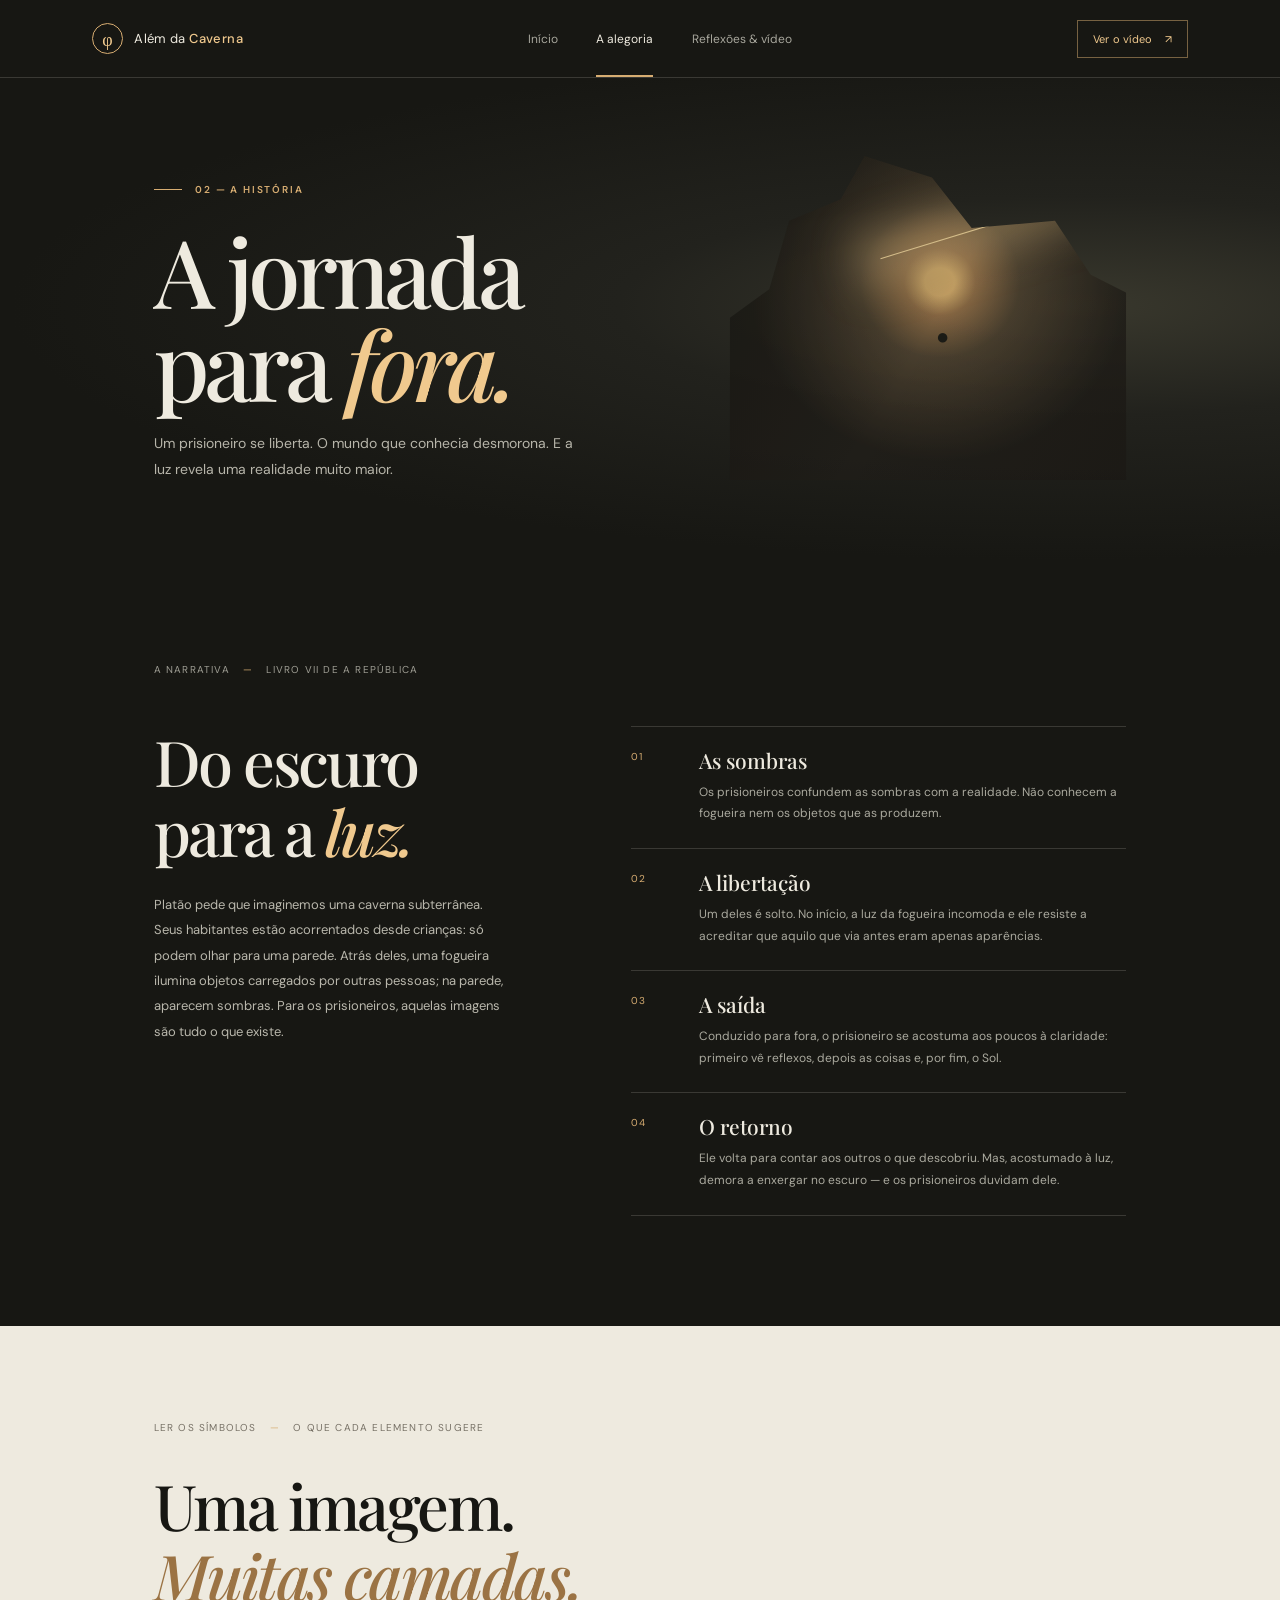
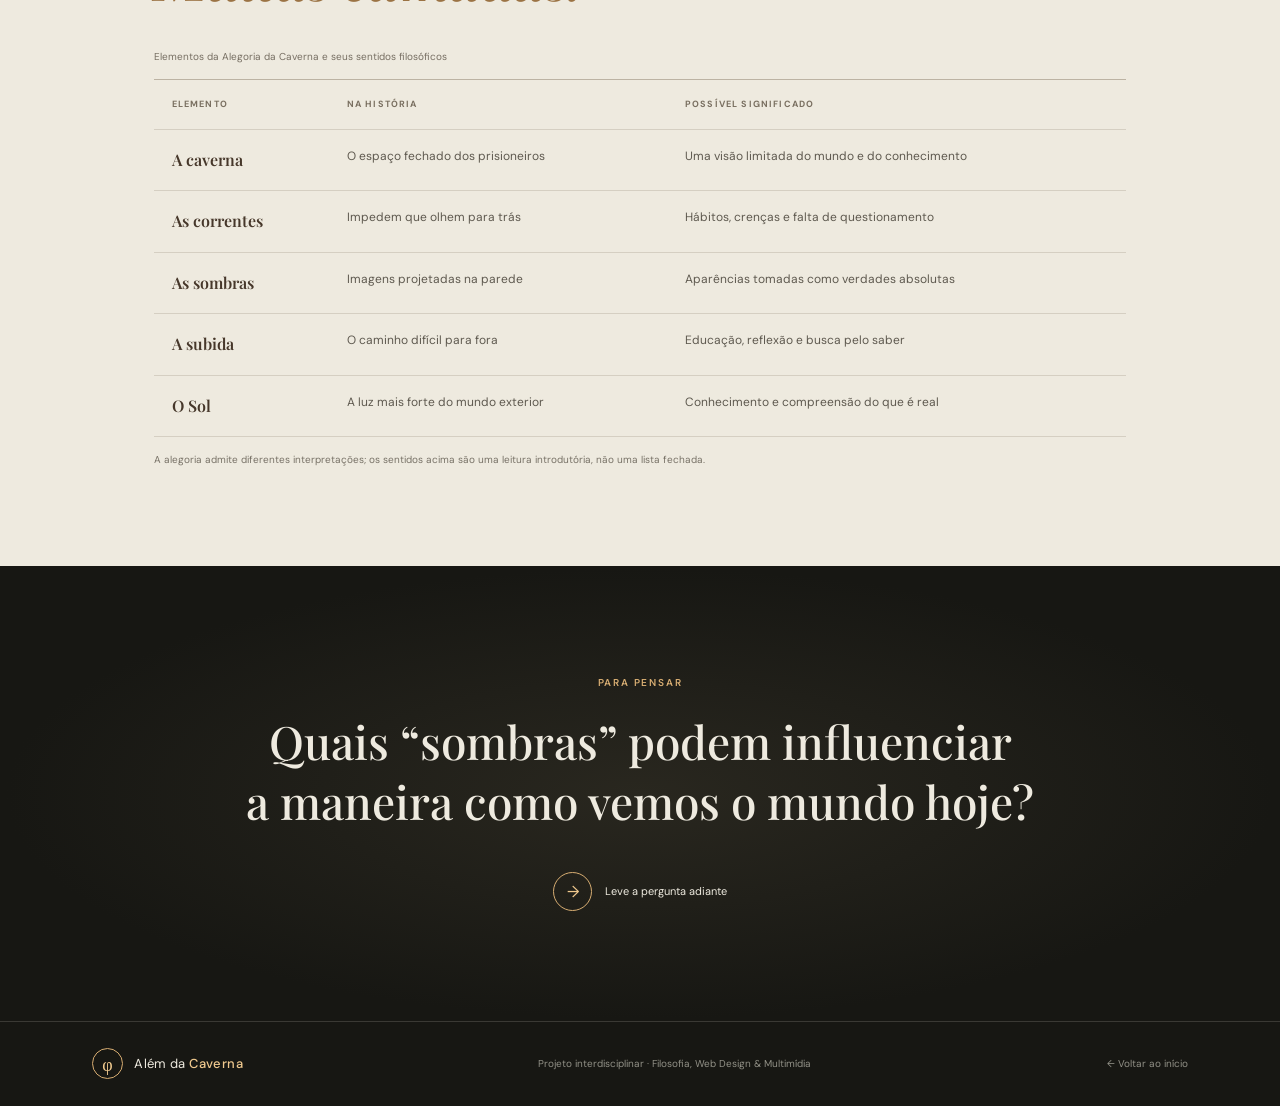
==== alegoria.html @ 63b17e5b "Build responsive Plato's Cave Allegory website" ====
<!doctype html>
<html lang="pt-BR">
<head>
  <meta charset="utf-8">
  <meta name="viewport" content="width=device-width, initial-scale=1">
  <meta name="theme-color" content="#171713">
  <meta name="description" content="Conheça os prisioneiros, as sombras e a jornada de saída na Alegoria da Caverna de Platão.">
  <title>A Alegoria — Além da Caverna</title>
  <link rel="preconnect" href="https://fonts.googleapis.com"><link rel="preconnect" href="https://fonts.googleapis.com" crossorigin>
  <link href="https://fonts.googleapis.com/css2?family=DM+Sans:wght@400;500;600;700&family=Playfair+Display:ital,wght@0,500;0,600;0,700;1,500;1,600&display=swap" rel="stylesheet"><link rel="stylesheet" href="style.css">
</head>
<body>
  <header class="site-header"><a class="brand" href="index.html"><span class="brand-mark">φ</span><span>Além da <b>Caverna</b></span></a><nav class="main-nav" aria-label="Navegação principal"><a href="index.html">Início</a><a class="active" href="alegoria.html">A alegoria</a><a href="reflexoes.html">Reflexões & vídeo</a></nav><a class="header-cta" href="reflexoes.html">Ver o vídeo <span aria-hidden="true">↗</span></a></header>
  <main>
    <section class="page-hero allegory-hero"><p class="eyebrow"><span class="eyebrow-line"></span> 02 — A HISTÓRIA</p><h1>A jornada<br>para <em>fora.</em></h1><p class="hero-intro">Um prisioneiro se liberta. O mundo que conhecia desmorona. E a luz revela uma realidade muito maior.</p><div class="page-hero-art" role="img" aria-label="Interior de uma caverna com uma abertura iluminada ao fundo"><span class="beam"></span><span class="tiny-person">●</span></div></section>
    <section class="story-section section-wrap"><div class="section-label">A narrativa <span>—</span> Livro VII de A República</div><div class="story-grid"><div class="story-intro"><h2>Do escuro<br>para a <em>luz.</em></h2><p class="prose">Platão pede que imaginemos uma caverna subterrânea. Seus habitantes estão acorrentados desde crianças: só podem olhar para uma parede. Atrás deles, uma fogueira ilumina objetos carregados por outras pessoas; na parede, aparecem sombras. Para os prisioneiros, aquelas imagens são tudo o que existe.</p></div><div class="story-steps">
      <article class="story-step"><span class="step-number">01</span><div><h3>As sombras</h3><p>Os prisioneiros confundem as sombras com a realidade. Não conhecem a fogueira nem os objetos que as produzem.</p></div></article>
      <article class="story-step"><span class="step-number">02</span><div><h3>A libertação</h3><p>Um deles é solto. No início, a luz da fogueira incomoda e ele resiste a acreditar que aquilo que via antes eram apenas aparências.</p></div></article>
      <article class="story-step"><span class="step-number">03</span><div><h3>A saída</h3><p>Conduzido para fora, o prisioneiro se acostuma aos poucos à claridade: primeiro vê reflexos, depois as coisas e, por fim, o Sol.</p></div></article>
      <article class="story-step"><span class="step-number">04</span><div><h3>O retorno</h3><p>Ele volta para contar aos outros o que descobriu. Mas, acostumado à luz, demora a enxergar no escuro — e os prisioneiros duvidam dele.</p></div></article>
    </div></div></section>
    <section class="meaning-section"><div class="section-wrap"><div class="section-label">Ler os símbolos <span>—</span> O que cada elemento sugere</div><h2>Uma imagem.<br><em>Muitas camadas.</em></h2><div class="table-scroll"><table><caption>Elementos da Alegoria da Caverna e seus sentidos filosóficos</caption><thead><tr><th scope="col">Elemento</th><th scope="col">Na história</th><th scope="col">Possível significado</th></tr></thead><tbody><tr><th scope="row">A caverna</th><td>O espaço fechado dos prisioneiros</td><td>Uma visão limitada do mundo e do conhecimento</td></tr><tr><th scope="row">As correntes</th><td>Impedem que olhem para trás</td><td>Hábitos, crenças e falta de questionamento</td></tr><tr><th scope="row">As sombras</th><td>Imagens projetadas na parede</td><td>Aparências tomadas como verdades absolutas</td></tr><tr><th scope="row">A subida</th><td>O caminho difícil para fora</td><td>Educação, reflexão e busca pelo saber</td></tr><tr><th scope="row">O Sol</th><td>A luz mais forte do mundo exterior</td><td>Conhecimento e compreensão do que é real</td></tr></tbody></table></div><p class="table-note">A alegoria admite diferentes interpretações; os sentidos acima são uma leitura introdutória, não uma lista fechada.</p></div></section>
    <section class="question-band"><p class="eyebrow">PARA PENSAR</p><h2>Quais “sombras” podem influenciar<br>a maneira como vemos o mundo hoje?</h2><a class="round-link" href="reflexoes.html"><span class="round-icon">→</span> Leve a pergunta adiante</a></section>
  </main>
  <footer class="site-footer"><a class="brand" href="index.html"><span class="brand-mark">φ</span><span>Além da <b>Caverna</b></span></a><p>Projeto interdisciplinar · Filosofia, Web Design & Multimídia</p><a href="index.html">← Voltar ao início</a></footer>
</body>
</html>
---- style.css ----
:root {
  color-scheme: dark;
  --ink: #171713;
  --ink-soft: #1e1e19;
  --paper: #eeeadf;
  --paper-dim: #c4c0b4;
  --gold: #d7ad72;
  --gold-bright: #f0c98e;
  --line: rgba(238, 234, 223, .16);
  --sans: "DM Sans", Arial, sans-serif;
  --serif: "Playfair Display", Georgia, serif;
}
* { box-sizing: border-box; }
html { scroll-behavior: smooth; }
body { margin: 0; background: var(--ink); color: var(--paper); font-family: var(--sans); -webkit-font-smoothing: antialiased; }
a { color: inherit; text-decoration: none; }
img { display: block; max-width: 100%; }
.site-header { min-height: 78px; padding: 0 7.2vw; display: flex; align-items: center; justify-content: space-between; gap: 30px; border-bottom: 1px solid var(--line); position: relative; z-index: 3; background: var(--ink); }
.brand { display: inline-flex; align-items: center; gap: 11px; font-size: 13px; letter-spacing: .03em; white-space: nowrap; }
.brand b { color: var(--gold-bright); font-weight: 500; }
.brand-mark { display: grid; place-items: center; width: 31px; height: 31px; border: 1px solid var(--gold); border-radius: 50%; color: var(--gold-bright); font-family: var(--serif); font-size: 18px; }
.main-nav { display: flex; align-items: center; gap: clamp(18px, 3vw, 46px); color: #a7a69c; font-size: 12px; }
.main-nav a { padding: 31px 0 28px; border-bottom: 2px solid transparent; transition: color .2s, border-color .2s; }
.main-nav a:hover, .main-nav a.active { color: var(--paper); }
.main-nav a.active { border-color: var(--gold); }
.header-cta { padding: 11px 15px; border: 1px solid rgba(215,173,114,.5); color: var(--gold-bright); font-size: 11px; letter-spacing: .02em; }
.header-cta span { padding-left: 9px; }
.hero { min-height: 650px; position: relative; display: grid; grid-template-columns: 1fr 1fr; align-items: center; padding: 64px 10vw 72px 12vw; overflow: hidden; }
.hero-copy { position: relative; z-index: 1; }
.eyebrow { color: var(--gold); font-size: 10px; font-weight: 600; letter-spacing: .18em; }
.eyebrow-line { display: inline-block; width: 28px; height: 1px; margin: 0 10px 3px 0; background: var(--gold); }
h1, h2, blockquote { font-family: var(--serif); font-weight: 500; }
.hero h1, .page-hero h1 { margin: 30px 0 23px; font-size: clamp(57px, 7.4vw, 102px); line-height: .98; letter-spacing: -.055em; }
h1 em, h2 em { color: var(--gold-bright); font-weight: 500; }
.hero-intro { max-width: 400px; margin: 0; color: #b7b5aa; font-size: 14px; line-height: 1.9; }
.round-link { display: inline-flex; align-items: center; gap: 13px; margin-top: 32px; color: var(--paper); font-size: 11px; }
.round-icon { display: grid; place-items: center; width: 39px; height: 39px; border: 1px solid var(--gold); border-radius: 50%; color: var(--gold-bright); font-size: 16px; transition: background .2s, color .2s; }
.round-link:hover .round-icon { background: var(--gold); color: var(--ink); }
.hero-note { display: flex; align-items: center; gap: 13px; margin-top: 60px; color: #96958b; font-size: 10px; line-height: 1.7; }
.note-star { color: var(--gold); font-size: 22px; }
.hero-art { height: 475px; position: relative; align-self: center; margin-left: 6%; overflow: hidden; background: radial-gradient(ellipse at 63% 46%, #efc783 0, #bd8d56 15%, #584d3a 37%, #24251f 67%, #171713 100%); }
.art-glow { position: absolute; width: 45%; height: 50%; top: 28%; right: 12%; background: #e8bc78; filter: blur(50px); opacity: .44; border-radius: 50%; }
.art-sun { position: absolute; top: 29%; right: 22%; width: 91px; height: 91px; border-radius: 50%; background: radial-gradient(circle at 35% 35%, #fff1bd, #edc27b 65%, #d89d5c); box-shadow: 0 0 65px 22px rgba(235,184,106,.33); }
.art-ridge { position: absolute; right: -5%; bottom: -1px; left: -5%; }
.ridge-back { height: 56%; background: linear-gradient(145deg,#736347,#3f4034 65%); clip-path: polygon(0 76%,12% 43%,22% 60%,41% 15%,53% 49%,69% 25%,82% 57%,100% 20%,100% 100%,0 100%); }
.ridge-front { height: 39%; background: linear-gradient(100deg,#262720,#39372a); clip-path: polygon(0 58%,20% 25%,33% 48%,54% 17%,72% 54%,89% 31%,100% 51%,100% 100%,0 100%); }
.art-caption { position: absolute; z-index: 1; right: 21px; bottom: 17px; left: 21px; display: flex; justify-content: space-between; color: #e6d5b9; font-size: 8px; letter-spacing: .17em; }
.art-caption span { color: #c4b391; }
.art-orbit { position: absolute; top: 20%; right: 8%; width: 170px; height: 170px; border: 1px solid rgba(245,218,170,.25); border-radius: 50%; }
.orbit-two { top: 14%; right: 2%; width: 220px; height: 220px; border-color: rgba(245,218,170,.12); }
.hero-index { position: absolute; bottom: 30px; left: 4vw; color: var(--gold-bright); font-size: 10px; letter-spacing: .12em; writing-mode: vertical-rl; }
.hero-index span { color: #77776d; padding: 6px 0; }
.section-wrap { padding-right: 12vw; padding-left: 12vw; }
.intro-section { padding-top: 115px; padding-bottom: 105px; border-top: 1px solid var(--line); }
.section-label { color: #9f9e94; font-size: 10px; letter-spacing: .12em; text-transform: uppercase; }
.section-label span { padding: 0 9px; color: var(--gold); }
.intro-grid { display: grid; grid-template-columns: 1fr .8fr; gap: 10%; margin-top: 48px; }
.intro-grid h2, .next-section h2, .story-intro h2, .meaning-section h2, .video-heading h2, .closing-section h2 { margin: 0; font-size: clamp(38px, 5vw, 63px); line-height: 1.12; letter-spacing: -.04em; }
.prose { color: #b9b7ac; font-size: 13px; line-height: 1.95; }
.prose p { margin: 0 0 16px; }
.text-link { display: inline-flex; gap: 15px; margin-top: 10px; padding-bottom: 6px; border-bottom: 1px solid var(--gold); color: var(--gold-bright); font-size: 11px; }
.image-strip { display: grid; grid-template-columns: repeat(3,1fr); gap: 3px; padding: 0 7.2vw; }
.image-strip figure { margin: 0; position: relative; height: 260px; overflow: hidden; background: #282821; }
.image-strip img { width: 100%; height: 100%; object-fit: cover; filter: saturate(.58) brightness(.69); transition: transform .6s, filter .4s; }
.image-strip figure:hover img { transform: scale(1.04); filter: saturate(.8) brightness(.85); }
.image-strip figcaption { position: absolute; right: 18px; bottom: 18px; left: 18px; color: #f0eadc; font-size: 11px; }
.image-strip figcaption span { margin-right: 10px; color: var(--gold-bright); font-size: 9px; }
.quote-band { padding: 94px 15vw 100px; text-align: center; background: #202019; }
.quote-mark { color: var(--gold); font-family: var(--serif); font-size: 54px; line-height: .7; }
.quote-band blockquote { max-width: 720px; margin: 16px auto 18px; font-size: clamp(28px, 4vw, 47px); line-height: 1.25; }
.quote-band p { color: #a09e92; font-size: 10px; letter-spacing: .06em; }
.next-section { min-height: 330px; display: flex; align-items: center; justify-content: space-between; gap: 30px; }
.next-section h2 { margin-top: 19px; }
.next-section .eyebrow { margin: 0; }
.big-arrow-link { padding-bottom: 13px; border-bottom: 1px solid var(--gold); color: var(--gold-bright); font-family: var(--serif); font-size: 21px; }
.big-arrow-link span { display: inline-block; padding-left: 30px; font-family: var(--sans); font-size: 15px; }
.site-footer { min-height: 85px; padding: 20px 7.2vw; border-top: 1px solid var(--line); display: flex; align-items: center; justify-content: space-between; gap: 20px; }
.site-footer p, .site-footer > a:last-child { color: #929187; font-size: 10px; }
.site-footer > a:last-child:hover { color: var(--gold-bright); }
.page-hero { min-height: 470px; padding: 95px 12vw 80px; position: relative; overflow: hidden; background: radial-gradient(ellipse at 84% 47%, #39382d 0, #22221d 30%, var(--ink) 70%); }
.page-hero h1 { position: relative; z-index: 1; margin: 28px 0 20px; }
.page-hero .hero-intro { position: relative; z-index: 1; max-width: 420px; }
.page-hero-art { position: absolute; top: 42px; right: 12vw; width: 31vw; height: 360px; overflow: hidden; background: radial-gradient(ellipse at 53% 45%, #e1b66f 0 5%, #997349 12%, #514431 27%, #211e19 64%); clip-path: polygon(0 0,100% 0,100% 100%,0 100%,0 55%,10% 47%,15% 28%,28% 22%,34% 10%,51% 16%,61% 30%,82% 28%,91% 43%,100% 48%,100% 0); opacity: .8; }
.page-hero-art::before { content: ""; position: absolute; inset: 0; background: linear-gradient(120deg,rgba(17,17,14,.68),transparent 53%,rgba(17,17,14,.32)); }
.beam { position: absolute; top: 30%; left: 37%; width: 52%; height: 1px; background: #ffe2a4; box-shadow: 0 0 42px 25px rgba(255,215,146,.37); transform: rotate(-17deg); }
.tiny-person { position: absolute; top: 56%; left: 52%; color: #171713; font-size: 22px; }
.story-section { padding-top: 100px; padding-bottom: 110px; }
.story-grid { display: grid; grid-template-columns: .8fr 1.1fr; gap: 12%; margin-top: 50px; }
.story-intro h2 { margin-bottom: 25px; }
.story-steps { border-top: 1px solid var(--line); }
.story-step { display: grid; grid-template-columns: 52px 1fr; gap: 16px; padding: 23px 0; border-bottom: 1px solid var(--line); }
.step-number { color: var(--gold); font-size: 10px; letter-spacing: .08em; }
.story-step h3 { margin: -4px 0 8px; font-family: var(--serif); font-size: 21px; font-weight: 500; }
.story-step p { max-width: 460px; margin: 0; color: #aaa99e; font-size: 12px; line-height: 1.8; }
.meaning-section { padding: 95px 0 100px; background: var(--paper); color: var(--ink); }
.meaning-section .section-label { color: #777166; }
.meaning-section h2 { margin: 36px 0 38px; }
.meaning-section h2 em { color: #9b7344; }
.table-scroll { overflow-x: auto; }
table { width: 100%; min-width: 620px; border-collapse: collapse; text-align: left; font-size: 12px; line-height: 1.65; }
table caption { padding: 0 0 14px; color: #766e62; text-align: left; font-size: 10px; }
th, td { padding: 17px 18px; border-bottom: 1px solid #d5cfc2; vertical-align: top; }
thead th { border-top: 1px solid #bcb3a3; color: #796f60; font-size: 9px; letter-spacing: .13em; text-transform: uppercase; }
tbody th { width: 18%; color: #46372a; font-family: var(--serif); font-size: 16px; font-weight: 600; }
tbody td { color: #5e594f; }
.table-note { margin: 16px 0 0; color: #777166; font-size: 10px; }
.question-band { padding: 100px 12vw 110px; text-align: center; background: radial-gradient(ellipse at center, #29271f, var(--ink) 70%); }
.question-band h2 { margin: 23px 0 8px; font-size: clamp(28px,4vw,46px); line-height: 1.3; }
.reflection-hero { min-height: 480px; }
.reflection-section { padding-top: 90px; padding-bottom: 110px; }
.reflection-grid { display: grid; grid-template-columns: 1fr 1fr; gap: 18px; margin-top: 38px; }
.reflection-card { min-height: 310px; padding: 35px; position: relative; overflow: hidden; background: #24231d; }
.card-index { color: var(--gold); font-size: 9px; letter-spacing: .14em; }
.reflection-card h2 { position: relative; z-index: 1; margin: 27px 0 15px; font-size: clamp(27px,3vw,38px); line-height: 1.15; }
.reflection-card p { position: relative; z-index: 1; max-width: 360px; color: #b3b0a5; font-size: 12px; line-height: 1.9; }
.card-symbol { position: absolute; right: 23px; bottom: -35px; color: rgba(215,173,114,.1); font-family: var(--serif); font-size: 180px; }
.card-light { background: #343126; }
.video-section { padding: 94px 0 95px; background: #202019; }
.video-heading { display: grid; grid-template-columns: 1fr .7fr; align-items: end; gap: 10%; margin-bottom: 35px; }
.video-heading h2 { margin-top: 20px; }
.video-frame { position: relative; width: 100%; aspect-ratio: 16/9; overflow: hidden; background: #0c0c0a; }
.video-frame video { width: 100%; height: 100%; display: block; object-fit: cover; position: relative; z-index: 1; }
.video-placeholder { position: absolute; inset: 0; display: flex; flex-direction: column; align-items: center; justify-content: center; gap: 12px; color: #e9e1d1; background: linear-gradient(0deg,rgba(12,12,10,.79),rgba(12,12,10,.22)), url("https://images.unsplash.com/photo-1470770841072-f978cf4d019e?auto=format&fit=crop&w=1400&q=85") center 48%/cover; }
.video-frame video:not([src]) + .video-placeholder { z-index: 0; }
.video-placeholder p { margin: 3px 0 0; font-family: var(--serif); font-size: 22px; }
.video-placeholder small { color: #d1caba; font-size: 10px; }
.video-placeholder code { color: var(--gold-bright); }
.play-icon { display: grid; place-items: center; width: 58px; height: 58px; padding-left: 4px; border: 1px solid var(--gold-bright); border-radius: 50%; color: var(--gold-bright); font-size: 17px; }
.video-caption { display: flex; justify-content: space-between; gap: 20px; margin: 14px 0 0; color: #aaa89d; font-size: 10px; }
.video-caption span { color: var(--gold); letter-spacing: .12em; }
.closing-section { min-height: 300px; display: flex; align-items: center; gap: 35px; }
.closing-star { color: var(--gold); font-size: 33px; }
.closing-section .eyebrow { margin: 0 0 15px; }
.closing-section .text-link { margin: 20px 0 0 auto; }
@media (max-width: 850px) {
  .site-header { padding: 0 5vw; gap: 15px; }
  .main-nav { gap: 16px; }
  .header-cta { display: none; }
  .hero { padding-right: 7vw; padding-left: 9vw; }
  .hero-art { height: 400px; margin-left: 0; }
  .section-wrap { padding-right: 8vw; padding-left: 8vw; }
  .page-hero { padding-right: 8vw; padding-left: 8vw; }
  .page-hero-art { right: 6vw; width: 36vw; opacity: .52; }
}
@media (max-width: 620px) {
  .site-header { min-height: auto; padding: 15px 6vw 0; flex-wrap: wrap; }
  .brand { margin-bottom: 14px; }
  .main-nav { order: 2; width: 100%; justify-content: space-between; gap: 8px; font-size: 10px; }
  .main-nav a { padding: 12px 0 14px; }
  .hero { min-height: auto; grid-template-columns: 1fr; padding: 73px 8vw 45px; }
  .hero h1, .page-hero h1 { font-size: clamp(55px,15vw,80px); }
  .hero-art { grid-row: 1; height: 260px; margin: 0 0 36px; }
  .hero-note { margin-top: 34px; }
  .hero-index { display: none; }
  .intro-section { padding-top: 75px; padding-bottom: 75px; }
  .intro-grid, .story-grid, .video-heading { grid-template-columns: 1fr; gap: 24px; }
  .intro-grid { margin-top: 32px; }
  .image-strip { grid-template-columns: 1fr; padding: 0 6vw; gap: 8px; }
  .image-strip figure { height: 220px; }
  .quote-band { padding: 72px 9vw; }
  .next-section { min-height: 310px; align-items: flex-start; justify-content: center; flex-direction: column; }
  .site-footer { align-items: flex-start; flex-direction: column; padding: 25px 7vw; gap: 12px; }
  .page-hero { min-height: 430px; padding-top: 75px; }
  .page-hero-art { top: 110px; right: -2vw; width: 54vw; height: 280px; opacity: .36; }
  .story-section { padding-top: 74px; padding-bottom: 80px; }
  .story-grid { margin-top: 35px; }
  .meaning-section { padding-top: 75px; padding-bottom: 80px; }
  .meaning-section h2 { margin-top: 30px; }
  .question-band { padding: 75px 7vw 85px; }
  .question-band br { display: none; }
  .reflection-section { padding-top: 72px; padding-bottom: 78px; }
  .reflection-grid { grid-template-columns: 1fr; }
  .reflection-card { min-height: 280px; padding: 28px; }
  .video-section { padding: 75px 0; }
  .video-heading { margin-bottom: 25px; }
  .video-caption { flex-direction: column; gap: 7px; }
  .closing-section { min-height: 330px; align-items: flex-start; justify-content: center; flex-wrap: wrap; gap: 18px; }
  .closing-section .text-link { margin: 0; }
}
@media (prefers-reduced-motion: reduce) { *, *::before, *::after { scroll-behavior: auto !important; transition-duration: .01ms !important; } }
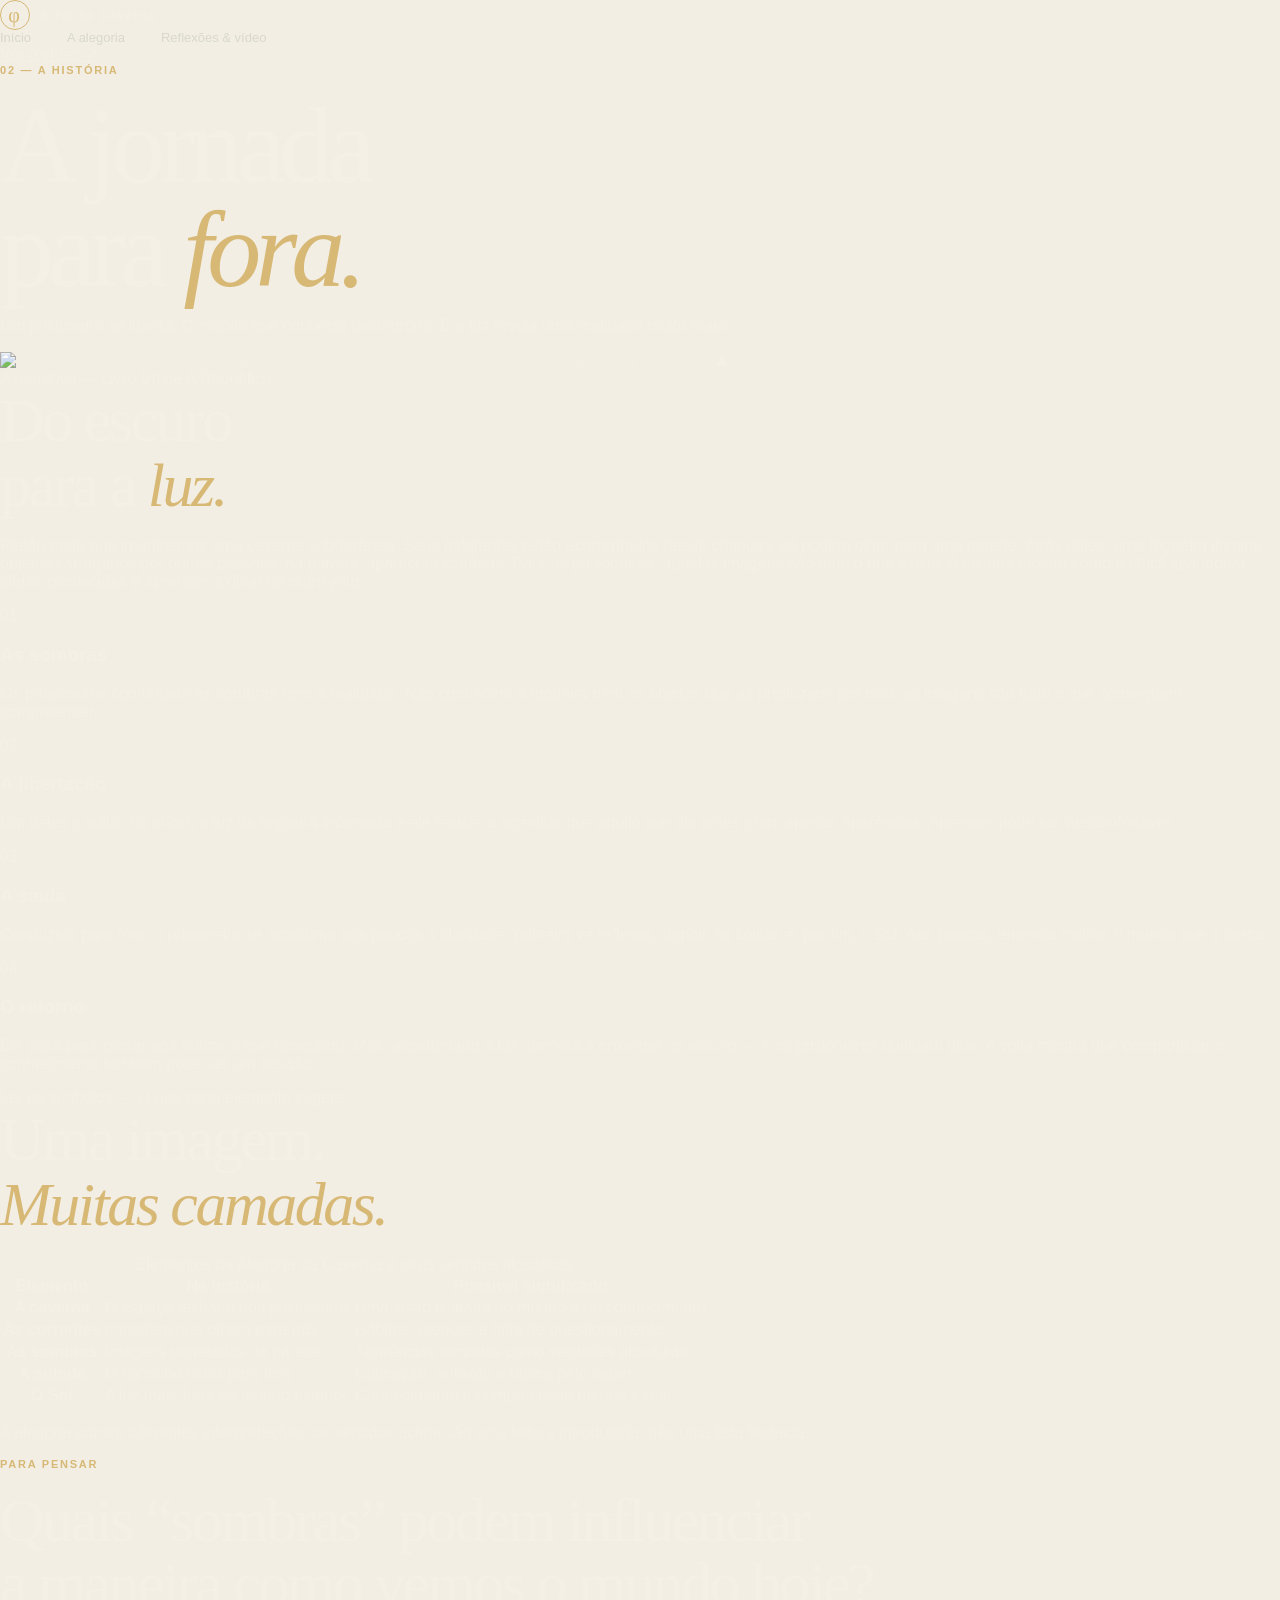
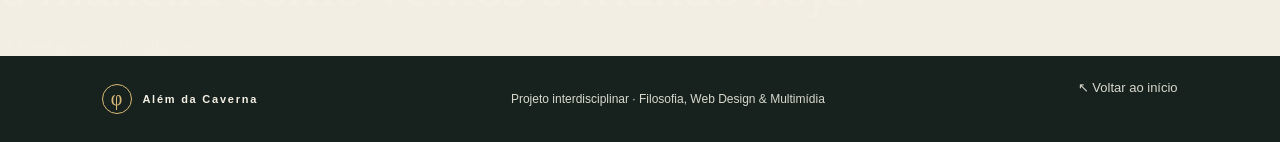
==== commit cb52a1cc: "Corrige imagens de Platão e da Alegoria da Caverna e amplia textos" ====
--- a/alegoria.html
+++ b/alegoria.html
@@ -6,22 +6,63 @@
   <meta name="theme-color" content="#171713">
   <meta name="description" content="Conheça os prisioneiros, as sombras e a jornada de saída na Alegoria da Caverna de Platão.">
   <title>A Alegoria — Além da Caverna</title>
-  <link rel="preconnect" href="https://fonts.googleapis.com"><link rel="preconnect" href="https://fonts.googleapis.com" crossorigin>
-  <link href="https://fonts.googleapis.com/css2?family=DM+Sans:wght@400;500;600;700&family=Playfair+Display:ital,wght@0,500;0,600;0,700;1,500;1,600&display=swap" rel="stylesheet"><link rel="stylesheet" href="style.css">
+  <link rel="preconnect" href="https://fonts.googleapis.com">
+  <link rel="preconnect" href="https://fonts.gstatic.com" crossorigin>
+  <link href="https://fonts.googleapis.com/css2?family=DM+Sans:wght@400;500;600;700&family=Playfair+Display:ital,wght@0,500;0,600;0,700;1,500;1,600&display=swap" rel="stylesheet">
+  <link rel="stylesheet" href="style.css">
 </head>
 <body>
-  <header class="site-header"><a class="brand" href="index.html"><span class="brand-mark">φ</span><span>Além da <b>Caverna</b></span></a><nav class="main-nav" aria-label="Navegação principal"><a href="index.html">Início</a><a class="active" href="alegoria.html">A alegoria</a><a href="reflexoes.html">Reflexões & vídeo</a></nav><a class="header-cta" href="reflexoes.html">Ver o vídeo <span aria-hidden="true">↗</span></a></header>
+  <header class="site-header">
+    <a class="brand" href="index.html"><span class="brand-mark">φ</span><span>Além da <b>Caverna</b></span></a>
+    <nav class="main-nav" aria-label="Navegação principal"><a href="index.html">Início</a><a class="active" href="alegoria.html">A alegoria</a><a href="reflexoes.html">Reflexões &amp; vídeo</a></nav>
+    <a class="header-cta" href="reflexoes.html">Ver o vídeo <span aria-hidden="true">↗</span></a>
+  </header>
   <main>
-    <section class="page-hero allegory-hero"><p class="eyebrow"><span class="eyebrow-line"></span> 02 — A HISTÓRIA</p><h1>A jornada<br>para <em>fora.</em></h1><p class="hero-intro">Um prisioneiro se liberta. O mundo que conhecia desmorona. E a luz revela uma realidade muito maior.</p><div class="page-hero-art" role="img" aria-label="Interior de uma caverna com uma abertura iluminada ao fundo"><span class="beam"></span><span class="tiny-person">●</span></div></section>
-    <section class="story-section section-wrap"><div class="section-label">A narrativa <span>—</span> Livro VII de A República</div><div class="story-grid"><div class="story-intro"><h2>Do escuro<br>para a <em>luz.</em></h2><p class="prose">Platão pede que imaginemos uma caverna subterrânea. Seus habitantes estão acorrentados desde crianças: só podem olhar para uma parede. Atrás deles, uma fogueira ilumina objetos carregados por outras pessoas; na parede, aparecem sombras. Para os prisioneiros, aquelas imagens são tudo o que existe.</p></div><div class="story-steps">
-      <article class="story-step"><span class="step-number">01</span><div><h3>As sombras</h3><p>Os prisioneiros confundem as sombras com a realidade. Não conhecem a fogueira nem os objetos que as produzem.</p></div></article>
-      <article class="story-step"><span class="step-number">02</span><div><h3>A libertação</h3><p>Um deles é solto. No início, a luz da fogueira incomoda e ele resiste a acreditar que aquilo que via antes eram apenas aparências.</p></div></article>
-      <article class="story-step"><span class="step-number">03</span><div><h3>A saída</h3><p>Conduzido para fora, o prisioneiro se acostuma aos poucos à claridade: primeiro vê reflexos, depois as coisas e, por fim, o Sol.</p></div></article>
-      <article class="story-step"><span class="step-number">04</span><div><h3>O retorno</h3><p>Ele volta para contar aos outros o que descobriu. Mas, acostumado à luz, demora a enxergar no escuro — e os prisioneiros duvidam dele.</p></div></article>
-    </div></div></section>
-    <section class="meaning-section"><div class="section-wrap"><div class="section-label">Ler os símbolos <span>—</span> O que cada elemento sugere</div><h2>Uma imagem.<br><em>Muitas camadas.</em></h2><div class="table-scroll"><table><caption>Elementos da Alegoria da Caverna e seus sentidos filosóficos</caption><thead><tr><th scope="col">Elemento</th><th scope="col">Na história</th><th scope="col">Possível significado</th></tr></thead><tbody><tr><th scope="row">A caverna</th><td>O espaço fechado dos prisioneiros</td><td>Uma visão limitada do mundo e do conhecimento</td></tr><tr><th scope="row">As correntes</th><td>Impedem que olhem para trás</td><td>Hábitos, crenças e falta de questionamento</td></tr><tr><th scope="row">As sombras</th><td>Imagens projetadas na parede</td><td>Aparências tomadas como verdades absolutas</td></tr><tr><th scope="row">A subida</th><td>O caminho difícil para fora</td><td>Educação, reflexão e busca pelo saber</td></tr><tr><th scope="row">O Sol</th><td>A luz mais forte do mundo exterior</td><td>Conhecimento e compreensão do que é real</td></tr></tbody></table></div><p class="table-note">A alegoria admite diferentes interpretações; os sentidos acima são uma leitura introdutória, não uma lista fechada.</p></div></section>
-    <section class="question-band"><p class="eyebrow">PARA PENSAR</p><h2>Quais “sombras” podem influenciar<br>a maneira como vemos o mundo hoje?</h2><a class="round-link" href="reflexoes.html"><span class="round-icon">→</span> Leve a pergunta adiante</a></section>
+    <section class="page-hero allegory-hero">
+      <p class="eyebrow"><span class="eyebrow-line"></span> 02 — A HISTÓRIA</p>
+      <h1>A jornada<br>para <em>fora.</em></h1>
+      <p class="hero-intro">Um prisioneiro se liberta. O mundo que conhecia desmorona. E a luz revela uma realidade muito maior.</p>
+      <div class="page-hero-art" role="img" aria-label="Gravura histórica que representa a Alegoria da Caverna de Platão">
+        <img src="https://upload.wikimedia.org/wikipedia/commons/1/15/Platon_Cave_Sanraedam_1604.jpg" alt="Prisioneiros e figuras diante da abertura da caverna, em uma gravura de Jan Saenredam de 1604" style="width:100%;height:100%;object-fit:cover;opacity:.78">
+        <span class="beam" aria-hidden="true"></span><span class="tiny-person" aria-hidden="true">♟</span>
+      </div>
+    </section>
+
+    <section class="story-section section-wrap">
+      <div class="section-label">A narrativa <span>—</span> Livro VII de A República</div>
+      <div class="story-grid">
+        <div class="story-intro">
+          <h2>Do escuro<br>para a <em>luz.</em></h2>
+          <p class="prose">Platão pede que imaginemos uma caverna subterrânea. Seus habitantes estão acorrentados desde crianças: só podem olhar para uma parede. Atrás deles, uma fogueira ilumina objetos carregados por outras pessoas; na parede, aparecem sombras. Para os prisioneiros, aquelas imagens são tudo o que existe. A história mostra como é difícil abandonar ideias conhecidas e aprender a olhar de outro jeito.</p>
+        </div>
+        <div class="story-steps">
+          <article class="story-step"><span class="step-number">01</span><div><h3>As sombras</h3><p>Os prisioneiros confundem as sombras com a realidade. Não conhecem a fogueira nem os objetos que as produzem; por isso, as imagens são tudo o que conseguem compreender.</p></div></article>
+          <article class="story-step"><span class="step-number">02</span><div><h3>A libertação</h3><p>Um deles é solto. No início, a luz da fogueira incomoda e ele resiste a acreditar que aquilo que via antes eram apenas aparências. Aprender pode ser desconfortável.</p></div></article>
+          <article class="story-step"><span class="step-number">03</span><div><h3>A saída</h3><p>Conduzido para fora, o prisioneiro se acostuma aos poucos à claridade: primeiro vê reflexos, depois as coisas e, por fim, o Sol. Aos poucos, entende melhor o mundo que o cerca.</p></div></article>
+          <article class="story-step"><span class="step-number">04</span><div><h3>O retorno</h3><p>Ele volta para contar aos outros o que descobriu. Mas, acostumado à luz, demora a enxergar no escuro — e os prisioneiros duvidam dele. A volta mostra que compartilhar o conhecimento também pode ser um desafio.</p></div></article>
+        </div>
+      </div>
+    </section>
+
+    <section class="meaning-section"><div class="section-wrap">
+      <div class="section-label">Ler os símbolos <span>—</span> O que cada elemento sugere</div>
+      <h2>Uma imagem.<br><em>Muitas camadas.</em></h2>
+      <div class="table-scroll"><table>
+        <caption>Elementos da Alegoria da Caverna e seus sentidos filosóficos</caption>
+        <thead><tr><th scope="col">Elemento</th><th scope="col">Na história</th><th scope="col">Possível significado</th></tr></thead>
+        <tbody>
+          <tr><th scope="row">A caverna</th><td>O espaço fechado dos prisioneiros</td><td>Uma visão limitada do mundo e do conhecimento</td></tr>
+          <tr><th scope="row">As correntes</th><td>Impedem que olhem para trás</td><td>Hábitos, crenças e falta de questionamento</td></tr>
+          <tr><th scope="row">As sombras</th><td>Imagens projetadas na parede</td><td>Aparências tomadas como verdades absolutas</td></tr>
+          <tr><th scope="row">A subida</th><td>O caminho difícil para fora</td><td>Educação, reflexão e busca pelo saber</td></tr>
+          <tr><th scope="row">O Sol</th><td>A luz mais forte do mundo exterior</td><td>Conhecimento e compreensão do que é real</td></tr>
+        </tbody>
+      </table></div>
+      <p class="table-note">A alegoria admite diferentes interpretações; os sentidos acima são uma leitura introdutória, não uma lista fechada.</p>
+    </div></section>
+
+    <section class="question-band"><p class="eyebrow">PARA PENSAR</p><h2>Quais “sombras” podem influenciar<br>a maneira como vemos o mundo hoje?</h2><a class="round-link" href="reflexoes.html"><span class="round-icon">↗</span> Leve a pergunta adiante</a></section>
   </main>
-  <footer class="site-footer"><a class="brand" href="index.html"><span class="brand-mark">φ</span><span>Além da <b>Caverna</b></span></a><p>Projeto interdisciplinar · Filosofia, Web Design & Multimídia</p><a href="index.html">← Voltar ao início</a></footer>
+  <footer class="site-footer"><a class="brand" href="index.html"><span class="brand-mark">φ</span><span>Além da <b>Caverna</b></span></a><p>Projeto interdisciplinar · Filosofia, Web Design &amp; Multimídia</p><a href="index.html">↖ Voltar ao início</a></footer>
 </body>
 </html>
--- a/style.css
+++ b/style.css
@@ -1,180 +1,312 @@
 :root {
-  color-scheme: dark;
-  --ink: #171713;
-  --ink-soft: #1e1e19;
-  --paper: #eeeadf;
-  --paper-dim: #c4c0b4;
-  --gold: #d7ad72;
-  --gold-bright: #f0c98e;
-  --line: rgba(238, 234, 223, .16);
-  --sans: "DM Sans", Arial, sans-serif;
-  --serif: "Playfair Display", Georgia, serif;
-}
+  color-scheme: light;
+  --ink: #f5f0e5;
+  --muted: #c4c5bb;
+  --paper: #f2eee4;
+  --dark: #17221e;
+  --dark-soft: #202c26;
+  --accent: #d7b875;
+  --line: rgba(245, 240, 229, .18);
+  --text: #28332d;
+  --text-muted: #62685f;
+  font-family: Arial, Helvetica, sans-serif;
+  font-synthesis: none;
+  text-rendering: optimizeLegibility;
+}
+
 * { box-sizing: border-box; }
-html { scroll-behavior: smooth; }
-body { margin: 0; background: var(--ink); color: var(--paper); font-family: var(--sans); -webkit-font-smoothing: antialiased; }
-a { color: inherit; text-decoration: none; }
-img { display: block; max-width: 100%; }
-.site-header { min-height: 78px; padding: 0 7.2vw; display: flex; align-items: center; justify-content: space-between; gap: 30px; border-bottom: 1px solid var(--line); position: relative; z-index: 3; background: var(--ink); }
-.brand { display: inline-flex; align-items: center; gap: 11px; font-size: 13px; letter-spacing: .03em; white-space: nowrap; }
-.brand b { color: var(--gold-bright); font-weight: 500; }
-.brand-mark { display: grid; place-items: center; width: 31px; height: 31px; border: 1px solid var(--gold); border-radius: 50%; color: var(--gold-bright); font-family: var(--serif); font-size: 18px; }
-.main-nav { display: flex; align-items: center; gap: clamp(18px, 3vw, 46px); color: #a7a69c; font-size: 12px; }
-.main-nav a { padding: 31px 0 28px; border-bottom: 2px solid transparent; transition: color .2s, border-color .2s; }
-.main-nav a:hover, .main-nav a.active { color: var(--paper); }
-.main-nav a.active { border-color: var(--gold); }
-.header-cta { padding: 11px 15px; border: 1px solid rgba(215,173,114,.5); color: var(--gold-bright); font-size: 11px; letter-spacing: .02em; }
-.header-cta span { padding-left: 9px; }
-.hero { min-height: 650px; position: relative; display: grid; grid-template-columns: 1fr 1fr; align-items: center; padding: 64px 10vw 72px 12vw; overflow: hidden; }
-.hero-copy { position: relative; z-index: 1; }
-.eyebrow { color: var(--gold); font-size: 10px; font-weight: 600; letter-spacing: .18em; }
-.eyebrow-line { display: inline-block; width: 28px; height: 1px; margin: 0 10px 3px 0; background: var(--gold); }
-h1, h2, blockquote { font-family: var(--serif); font-weight: 500; }
-.hero h1, .page-hero h1 { margin: 30px 0 23px; font-size: clamp(57px, 7.4vw, 102px); line-height: .98; letter-spacing: -.055em; }
-h1 em, h2 em { color: var(--gold-bright); font-weight: 500; }
-.hero-intro { max-width: 400px; margin: 0; color: #b7b5aa; font-size: 14px; line-height: 1.9; }
-.round-link { display: inline-flex; align-items: center; gap: 13px; margin-top: 32px; color: var(--paper); font-size: 11px; }
-.round-icon { display: grid; place-items: center; width: 39px; height: 39px; border: 1px solid var(--gold); border-radius: 50%; color: var(--gold-bright); font-size: 16px; transition: background .2s, color .2s; }
-.round-link:hover .round-icon { background: var(--gold); color: var(--ink); }
-.hero-note { display: flex; align-items: center; gap: 13px; margin-top: 60px; color: #96958b; font-size: 10px; line-height: 1.7; }
-.note-star { color: var(--gold); font-size: 22px; }
-.hero-art { height: 475px; position: relative; align-self: center; margin-left: 6%; overflow: hidden; background: radial-gradient(ellipse at 63% 46%, #efc783 0, #bd8d56 15%, #584d3a 37%, #24251f 67%, #171713 100%); }
-.art-glow { position: absolute; width: 45%; height: 50%; top: 28%; right: 12%; background: #e8bc78; filter: blur(50px); opacity: .44; border-radius: 50%; }
-.art-sun { position: absolute; top: 29%; right: 22%; width: 91px; height: 91px; border-radius: 50%; background: radial-gradient(circle at 35% 35%, #fff1bd, #edc27b 65%, #d89d5c); box-shadow: 0 0 65px 22px rgba(235,184,106,.33); }
-.art-ridge { position: absolute; right: -5%; bottom: -1px; left: -5%; }
-.ridge-back { height: 56%; background: linear-gradient(145deg,#736347,#3f4034 65%); clip-path: polygon(0 76%,12% 43%,22% 60%,41% 15%,53% 49%,69% 25%,82% 57%,100% 20%,100% 100%,0 100%); }
-.ridge-front { height: 39%; background: linear-gradient(100deg,#262720,#39372a); clip-path: polygon(0 58%,20% 25%,33% 48%,54% 17%,72% 54%,89% 31%,100% 51%,100% 100%,0 100%); }
-.art-caption { position: absolute; z-index: 1; right: 21px; bottom: 17px; left: 21px; display: flex; justify-content: space-between; color: #e6d5b9; font-size: 8px; letter-spacing: .17em; }
-.art-caption span { color: #c4b391; }
-.art-orbit { position: absolute; top: 20%; right: 8%; width: 170px; height: 170px; border: 1px solid rgba(245,218,170,.25); border-radius: 50%; }
-.orbit-two { top: 14%; right: 2%; width: 220px; height: 220px; border-color: rgba(245,218,170,.12); }
-.hero-index { position: absolute; bottom: 30px; left: 4vw; color: var(--gold-bright); font-size: 10px; letter-spacing: .12em; writing-mode: vertical-rl; }
-.hero-index span { color: #77776d; padding: 6px 0; }
-.section-wrap { padding-right: 12vw; padding-left: 12vw; }
-.intro-section { padding-top: 115px; padding-bottom: 105px; border-top: 1px solid var(--line); }
-.section-label { color: #9f9e94; font-size: 10px; letter-spacing: .12em; text-transform: uppercase; }
-.section-label span { padding: 0 9px; color: var(--gold); }
-.intro-grid { display: grid; grid-template-columns: 1fr .8fr; gap: 10%; margin-top: 48px; }
-.intro-grid h2, .next-section h2, .story-intro h2, .meaning-section h2, .video-heading h2, .closing-section h2 { margin: 0; font-size: clamp(38px, 5vw, 63px); line-height: 1.12; letter-spacing: -.04em; }
-.prose { color: #b9b7ac; font-size: 13px; line-height: 1.95; }
-.prose p { margin: 0 0 16px; }
-.text-link { display: inline-flex; gap: 15px; margin-top: 10px; padding-bottom: 6px; border-bottom: 1px solid var(--gold); color: var(--gold-bright); font-size: 11px; }
-.image-strip { display: grid; grid-template-columns: repeat(3,1fr); gap: 3px; padding: 0 7.2vw; }
-.image-strip figure { margin: 0; position: relative; height: 260px; overflow: hidden; background: #282821; }
-.image-strip img { width: 100%; height: 100%; object-fit: cover; filter: saturate(.58) brightness(.69); transition: transform .6s, filter .4s; }
-.image-strip figure:hover img { transform: scale(1.04); filter: saturate(.8) brightness(.85); }
-.image-strip figcaption { position: absolute; right: 18px; bottom: 18px; left: 18px; color: #f0eadc; font-size: 11px; }
-.image-strip figcaption span { margin-right: 10px; color: var(--gold-bright); font-size: 9px; }
-.quote-band { padding: 94px 15vw 100px; text-align: center; background: #202019; }
-.quote-mark { color: var(--gold); font-family: var(--serif); font-size: 54px; line-height: .7; }
-.quote-band blockquote { max-width: 720px; margin: 16px auto 18px; font-size: clamp(28px, 4vw, 47px); line-height: 1.25; }
-.quote-band p { color: #a09e92; font-size: 10px; letter-spacing: .06em; }
-.next-section { min-height: 330px; display: flex; align-items: center; justify-content: space-between; gap: 30px; }
-.next-section h2 { margin-top: 19px; }
-.next-section .eyebrow { margin: 0; }
-.big-arrow-link { padding-bottom: 13px; border-bottom: 1px solid var(--gold); color: var(--gold-bright); font-family: var(--serif); font-size: 21px; }
-.big-arrow-link span { display: inline-block; padding-left: 30px; font-family: var(--sans); font-size: 15px; }
-.site-footer { min-height: 85px; padding: 20px 7.2vw; border-top: 1px solid var(--line); display: flex; align-items: center; justify-content: space-between; gap: 20px; }
-.site-footer p, .site-footer > a:last-child { color: #929187; font-size: 10px; }
-.site-footer > a:last-child:hover { color: var(--gold-bright); }
-.page-hero { min-height: 470px; padding: 95px 12vw 80px; position: relative; overflow: hidden; background: radial-gradient(ellipse at 84% 47%, #39382d 0, #22221d 30%, var(--ink) 70%); }
-.page-hero h1 { position: relative; z-index: 1; margin: 28px 0 20px; }
-.page-hero .hero-intro { position: relative; z-index: 1; max-width: 420px; }
-.page-hero-art { position: absolute; top: 42px; right: 12vw; width: 31vw; height: 360px; overflow: hidden; background: radial-gradient(ellipse at 53% 45%, #e1b66f 0 5%, #997349 12%, #514431 27%, #211e19 64%); clip-path: polygon(0 0,100% 0,100% 100%,0 100%,0 55%,10% 47%,15% 28%,28% 22%,34% 10%,51% 16%,61% 30%,82% 28%,91% 43%,100% 48%,100% 0); opacity: .8; }
-.page-hero-art::before { content: ""; position: absolute; inset: 0; background: linear-gradient(120deg,rgba(17,17,14,.68),transparent 53%,rgba(17,17,14,.32)); }
-.beam { position: absolute; top: 30%; left: 37%; width: 52%; height: 1px; background: #ffe2a4; box-shadow: 0 0 42px 25px rgba(255,215,146,.37); transform: rotate(-17deg); }
-.tiny-person { position: absolute; top: 56%; left: 52%; color: #171713; font-size: 22px; }
-.story-section { padding-top: 100px; padding-bottom: 110px; }
-.story-grid { display: grid; grid-template-columns: .8fr 1.1fr; gap: 12%; margin-top: 50px; }
-.story-intro h2 { margin-bottom: 25px; }
-.story-steps { border-top: 1px solid var(--line); }
-.story-step { display: grid; grid-template-columns: 52px 1fr; gap: 16px; padding: 23px 0; border-bottom: 1px solid var(--line); }
-.step-number { color: var(--gold); font-size: 10px; letter-spacing: .08em; }
-.story-step h3 { margin: -4px 0 8px; font-family: var(--serif); font-size: 21px; font-weight: 500; }
-.story-step p { max-width: 460px; margin: 0; color: #aaa99e; font-size: 12px; line-height: 1.8; }
-.meaning-section { padding: 95px 0 100px; background: var(--paper); color: var(--ink); }
-.meaning-section .section-label { color: #777166; }
-.meaning-section h2 { margin: 36px 0 38px; }
-.meaning-section h2 em { color: #9b7344; }
-.table-scroll { overflow-x: auto; }
-table { width: 100%; min-width: 620px; border-collapse: collapse; text-align: left; font-size: 12px; line-height: 1.65; }
-table caption { padding: 0 0 14px; color: #766e62; text-align: left; font-size: 10px; }
-th, td { padding: 17px 18px; border-bottom: 1px solid #d5cfc2; vertical-align: top; }
-thead th { border-top: 1px solid #bcb3a3; color: #796f60; font-size: 9px; letter-spacing: .13em; text-transform: uppercase; }
-tbody th { width: 18%; color: #46372a; font-family: var(--serif); font-size: 16px; font-weight: 600; }
-tbody td { color: #5e594f; }
-.table-note { margin: 16px 0 0; color: #777166; font-size: 10px; }
-.question-band { padding: 100px 12vw 110px; text-align: center; background: radial-gradient(ellipse at center, #29271f, var(--ink) 70%); }
-.question-band h2 { margin: 23px 0 8px; font-size: clamp(28px,4vw,46px); line-height: 1.3; }
-.reflection-hero { min-height: 480px; }
-.reflection-section { padding-top: 90px; padding-bottom: 110px; }
-.reflection-grid { display: grid; grid-template-columns: 1fr 1fr; gap: 18px; margin-top: 38px; }
-.reflection-card { min-height: 310px; padding: 35px; position: relative; overflow: hidden; background: #24231d; }
-.card-index { color: var(--gold); font-size: 9px; letter-spacing: .14em; }
-.reflection-card h2 { position: relative; z-index: 1; margin: 27px 0 15px; font-size: clamp(27px,3vw,38px); line-height: 1.15; }
-.reflection-card p { position: relative; z-index: 1; max-width: 360px; color: #b3b0a5; font-size: 12px; line-height: 1.9; }
-.card-symbol { position: absolute; right: 23px; bottom: -35px; color: rgba(215,173,114,.1); font-family: var(--serif); font-size: 180px; }
-.card-light { background: #343126; }
-.video-section { padding: 94px 0 95px; background: #202019; }
-.video-heading { display: grid; grid-template-columns: 1fr .7fr; align-items: end; gap: 10%; margin-bottom: 35px; }
-.video-heading h2 { margin-top: 20px; }
-.video-frame { position: relative; width: 100%; aspect-ratio: 16/9; overflow: hidden; background: #0c0c0a; }
-.video-frame video { width: 100%; height: 100%; display: block; object-fit: cover; position: relative; z-index: 1; }
-.video-placeholder { position: absolute; inset: 0; display: flex; flex-direction: column; align-items: center; justify-content: center; gap: 12px; color: #e9e1d1; background: linear-gradient(0deg,rgba(12,12,10,.79),rgba(12,12,10,.22)), url("https://images.unsplash.com/photo-1470770841072-f978cf4d019e?auto=format&fit=crop&w=1400&q=85") center 48%/cover; }
-.video-frame video:not([src]) + .video-placeholder { z-index: 0; }
-.video-placeholder p { margin: 3px 0 0; font-family: var(--serif); font-size: 22px; }
-.video-placeholder small { color: #d1caba; font-size: 10px; }
-.video-placeholder code { color: var(--gold-bright); }
-.play-icon { display: grid; place-items: center; width: 58px; height: 58px; padding-left: 4px; border: 1px solid var(--gold-bright); border-radius: 50%; color: var(--gold-bright); font-size: 17px; }
-.video-caption { display: flex; justify-content: space-between; gap: 20px; margin: 14px 0 0; color: #aaa89d; font-size: 10px; }
-.video-caption span { color: var(--gold); letter-spacing: .12em; }
-.closing-section { min-height: 300px; display: flex; align-items: center; gap: 35px; }
-.closing-star { color: var(--gold); font-size: 33px; }
-.closing-section .eyebrow { margin: 0 0 15px; }
-.closing-section .text-link { margin: 20px 0 0 auto; }
-@media (max-width: 850px) {
-  .site-header { padding: 0 5vw; gap: 15px; }
-  .main-nav { gap: 16px; }
-  .header-cta { display: none; }
-  .hero { padding-right: 7vw; padding-left: 9vw; }
-  .hero-art { height: 400px; margin-left: 0; }
-  .section-wrap { padding-right: 8vw; padding-left: 8vw; }
-  .page-hero { padding-right: 8vw; padding-left: 8vw; }
-  .page-hero-art { right: 6vw; width: 36vw; opacity: .52; }
-}
+html { scroll-behavior: smooth; scroll-padding-top: 82px; }
+body { margin: 0; background: var(--paper); color: var(--ink); }
+a { color: inherit; }
+img { max-width: 100%; }
+
+.topbar {
+  position: relative;
+  z-index: 3;
+  display: flex;
+  align-items: center;
+  justify-content: space-between;
+  min-height: 70px;
+  padding: 0 8vw;
+  border-bottom: 1px solid var(--line);
+  background: var(--dark);
+}
+.brand {
+  display: inline-flex;
+  align-items: center;
+  gap: 10px;
+  color: var(--ink);
+  font-size: 11px;
+  font-weight: 700;
+  letter-spacing: .16em;
+  text-decoration: none;
+}
+.brand-mark {
+  display: grid;
+  width: 30px;
+  height: 30px;
+  place-items: center;
+  border: 1px solid var(--accent);
+  border-radius: 50%;
+  color: var(--accent);
+  font: 20px Georgia, serif;
+}
+nav { display: flex; gap: clamp(16px, 3vw, 36px); }
+nav a,
+footer a {
+  color: #d8d8ce;
+  font-size: 13px;
+  text-decoration: none;
+  transition: color .2s ease;
+}
+nav a:hover,
+footer a:hover { color: var(--accent); }
+
+.hero {
+  position: relative;
+  isolation: isolate;
+  display: flex;
+  min-height: 590px;
+  align-items: center;
+  overflow: hidden;
+  padding: 90px 12vw 110px;
+  background: #18221e;
+}
+.hero-photo,
+.hero-shade {
+  position: absolute;
+  z-index: -2;
+  inset: 0;
+  width: 100%;
+  height: 100%;
+}
+.hero-photo { object-fit: cover; object-position: center 52%; opacity: .58; }
+.hero-shade {
+  z-index: -1;
+  background: linear-gradient(90deg, rgba(17, 26, 22, .97) 0%, rgba(17, 26, 22, .79) 48%, rgba(17, 26, 22, .2) 100%), linear-gradient(0deg, rgba(17, 26, 22, .48), transparent 55%);
+}
+.hero-content { width: min(660px, 100%); }
+.eyebrow {
+  margin: 0 0 18px;
+  color: var(--accent);
+  font-size: 11px;
+  font-weight: 700;
+  letter-spacing: .16em;
+  text-transform: uppercase;
+}
+h1,
+h2,
+blockquote { font-family: Georgia, "Times New Roman", serif; font-weight: 400; }
+h1 {
+  margin: 0;
+  font-size: clamp(58px, 9vw, 108px);
+  letter-spacing: -.055em;
+  line-height: .96;
+}
+h1 em,
+h2 em { color: var(--accent); font-weight: 400; }
+.hero-copy {
+  max-width: 490px;
+  margin: 24px 0 0;
+  color: #e0dfd5;
+  font-size: 16px;
+  line-height: 1.8;
+}
+.button-link {
+  display: inline-flex;
+  align-items: center;
+  gap: 22px;
+  margin-top: 30px;
+  padding: 14px 18px;
+  border: 1px solid rgba(215, 184, 117, .75);
+  color: var(--ink);
+  font-size: 13px;
+  text-decoration: none;
+  transition: background .2s ease;
+}
+.button-link:hover { background: rgba(215, 184, 117, .15); }
+.hero-caption {
+  position: absolute;
+  right: 8vw;
+  bottom: 17px;
+  margin: 0;
+  color: #e6e3d8;
+  font-size: 10px;
+  text-shadow: 0 1px 5px #000;
+}
+.hero-caption a,
+figcaption a { color: var(--accent); }
+
+.section { padding: 105px 12vw; }
+.intro {
+  display: grid;
+  grid-template-columns: .8fr 1.05fr 1.15fr;
+  align-items: center;
+  gap: 4vw;
+  background: var(--paper);
+  color: var(--text);
+}
+.section-heading { align-self: start; padding-top: 15px; }
+.section-heading .eyebrow,
+.meaning .eyebrow { color: #8a6e38; }
+h2 {
+  margin: 0 0 20px;
+  font-size: clamp(38px, 5vw, 62px);
+  letter-spacing: -.04em;
+  line-height: 1.04;
+}
+.section-heading h2 em,
+.meaning h2 em { color: #8a6e38; }
+.lead { max-width: 380px; color: var(--text-muted); font-size: 15px; line-height: 1.75; }
+.photo-card { min-width: 0; margin: 0; }
+.photo-card img { display: block; width: 100%; object-fit: cover; }
+.portrait-card img { height: 425px; object-position: center 25%; }
+figcaption { margin-top: 10px; color: #72766e; font-size: 10px; line-height: 1.6; }
+figcaption a { color: #80642f; }
+.body-copy { color: #5b625b; font-size: 14px; line-height: 1.85; }
+.body-copy p { margin: 0 0 17px; }
+blockquote {
+  margin: 26px 0 0;
+  padding: 4px 0 4px 17px;
+  border-left: 2px solid #a68b52;
+  color: #354038;
+  font-size: 19px;
+  line-height: 1.55;
+}
+blockquote cite { display: block; margin-top: 10px; color: #777a71; font: 10px Arial, sans-serif; }
+
+.allegory { background: var(--dark); }
+.allegory-inner {
+  display: grid;
+  grid-template-columns: 1.1fr 1fr;
+  align-items: start;
+  gap: 42px 4vw;
+}
+.allegory-heading { grid-column: 1 / -1; max-width: 760px; }
+.allegory-heading h2 { font-size: clamp(44px, 6vw, 72px); }
+.allegory-heading .lead { color: var(--muted); }
+.cave-card img { height: 390px; }
+.story { color: #d0d1c8; }
+.story p { position: relative; margin-bottom: 22px; padding-left: 40px; }
+.story-number { position: absolute; top: 0; left: 0; color: var(--accent); font: 12px Georgia, serif; }
+
+.meaning {
+  display: grid;
+  grid-template-columns: .9fr 1.1fr;
+  align-items: start;
+  gap: 9vw;
+  color: var(--text);
+}
+.meaning h2 { max-width: 520px; }
+.reflection {
+  display: flex;
+  align-items: flex-start;
+  gap: 14px;
+  margin-top: 28px;
+  padding: 20px 22px;
+  border-left: 2px solid #9a7a3a;
+  background: #e8e2d4;
+  color: #354038;
+}
+.reflection span { color: #9a7a3a; font: 48px/.8 Georgia, serif; }
+.reflection p { margin: 0; font-family: Georgia, serif; font-size: 18px; line-height: 1.55; }
+
+.game-section { padding: 85px 10vw 100px; background: #e6e1d5; color: #25322c; }
+.game-heading { max-width: 650px; margin: 0 auto 34px; text-align: center; }
+.game-heading .eyebrow { color: #80652f; }
+.game-heading h2 { font-size: clamp(38px, 5vw, 56px); }
+.game-heading > p:last-child { color: #59635d; font-size: 14px; line-height: 1.7; }
+.game {
+  max-width: 900px;
+  margin: auto;
+  border: 1px solid #c9c5b7;
+  background: #f3efe5;
+  box-shadow: 0 18px 45px rgba(34, 41, 34, .12);
+}
+.cave-scene {
+  position: relative;
+  height: 290px;
+  overflow: hidden;
+  background: radial-gradient(ellipse at 10% 47%, #f5d58a 0, #62827a 12%, #25414a 42%, #101e26 100%);
+}
+.cave-scene::before {
+  position: absolute;
+  inset: 0;
+  clip-path: polygon(0 0, 100% 0, 100% 100%, 0 100%, 0 84%, 16% 78%, 31% 83%, 48% 76%, 67% 82%, 83% 75%, 100% 81%, 100% 0);
+  background: linear-gradient(180deg, #101820 0 14%, transparent 14% 82%, #101820 82%);
+  content: "";
+}
+.cave-opening { position: absolute; top: 42%; left: 3%; font-size: 32px; }
+.cave-exit { position: absolute; top: 40%; right: 3%; font-size: 32px; }
+.cave-player {
+  position: absolute;
+  z-index: 2;
+  top: 48%;
+  left: 0;
+  font-size: 27px;
+  transform: translateX(-50%);
+  transition: left .35s ease;
+}
+.candle { position: absolute; z-index: 2; top: 57%; left: 50%; font-size: 28px; filter: drop-shadow(0 0 14px #ffcf78); }
+.candle.dim { opacity: .7; filter: drop-shadow(0 0 4px #ff8a3d); }
+.path { position: absolute; right: 10%; bottom: 20%; left: 10%; display: flex; justify-content: space-between; }
+.path i { width: 11px; height: 11px; border-radius: 50%; background: #ffcf8a; box-shadow: 0 0 12px #ffb45c; }
+.game-info { padding: 22px 26px 26px; }
+.game-status { min-height: 24px; margin: 0 0 18px; color: #33434a; font-size: 14px; line-height: 1.6; }
+.game-meter { display: flex; align-items: center; gap: 12px; color: #526168; font-size: 12px; }
+progress { flex: 1; height: 12px; accent-color: #9a7a3a; }
+.game-controls { display: flex; gap: 10px; margin-top: 20px; }
+.button { padding: 11px 18px; border: 0; background: #31525a; color: white; cursor: pointer; font: bold 13px Arial, sans-serif; }
+.button:hover { background: #213e47; }
+.button:focus-visible,
+a:focus-visible { outline: 3px solid #c39c4c; outline-offset: 3px; }
+.button:disabled { cursor: default; opacity: .6; }
+.button-secondary { border: 1px solid #829096; background: transparent; color: #33434a; }
+.button-secondary:hover { background: #e3e0d5; }
+.hint { margin: 16px 0 0; color: #68777b; font-size: 12px; }
+footer { display: flex; justify-content: space-between; padding: 24px 8vw; background: var(--dark); color: #d8d8ce; font-size: 12px; }
+
+@media (max-width: 900px) {
+  .intro { grid-template-columns: .8fr 1.2fr; }
+  .section-heading { grid-column: 1 / -1; }
+  .intro-copy { grid-column: 1 / -1; }
+  .allegory-inner { grid-template-columns: 1fr 1fr; }
+}
+
 @media (max-width: 620px) {
-  .site-header { min-height: auto; padding: 15px 6vw 0; flex-wrap: wrap; }
-  .brand { margin-bottom: 14px; }
-  .main-nav { order: 2; width: 100%; justify-content: space-between; gap: 8px; font-size: 10px; }
-  .main-nav a { padding: 12px 0 14px; }
-  .hero { min-height: auto; grid-template-columns: 1fr; padding: 73px 8vw 45px; }
-  .hero h1, .page-hero h1 { font-size: clamp(55px,15vw,80px); }
-  .hero-art { grid-row: 1; height: 260px; margin: 0 0 36px; }
-  .hero-note { margin-top: 34px; }
-  .hero-index { display: none; }
-  .intro-section { padding-top: 75px; padding-bottom: 75px; }
-  .intro-grid, .story-grid, .video-heading { grid-template-columns: 1fr; gap: 24px; }
-  .intro-grid { margin-top: 32px; }
-  .image-strip { grid-template-columns: 1fr; padding: 0 6vw; gap: 8px; }
-  .image-strip figure { height: 220px; }
-  .quote-band { padding: 72px 9vw; }
-  .next-section { min-height: 310px; align-items: flex-start; justify-content: center; flex-direction: column; }
-  .site-footer { align-items: flex-start; flex-direction: column; padding: 25px 7vw; gap: 12px; }
-  .page-hero { min-height: 430px; padding-top: 75px; }
-  .page-hero-art { top: 110px; right: -2vw; width: 54vw; height: 280px; opacity: .36; }
-  .story-section { padding-top: 74px; padding-bottom: 80px; }
-  .story-grid { margin-top: 35px; }
-  .meaning-section { padding-top: 75px; padding-bottom: 80px; }
-  .meaning-section h2 { margin-top: 30px; }
-  .question-band { padding: 75px 7vw 85px; }
-  .question-band br { display: none; }
-  .reflection-section { padding-top: 72px; padding-bottom: 78px; }
-  .reflection-grid { grid-template-columns: 1fr; }
-  .reflection-card { min-height: 280px; padding: 28px; }
-  .video-section { padding: 75px 0; }
-  .video-heading { margin-bottom: 25px; }
-  .video-caption { flex-direction: column; gap: 7px; }
-  .closing-section { min-height: 330px; align-items: flex-start; justify-content: center; flex-wrap: wrap; gap: 18px; }
-  .closing-section .text-link { margin: 0; }
-}
-@media (prefers-reduced-motion: reduce) { *, *::before, *::after { scroll-behavior: auto !important; transition-duration: .01ms !important; } }
+  html { scroll-padding-top: 60px; }
+  .topbar { min-height: 62px; flex-wrap: wrap; gap: 12px; padding: 12px 5vw; }
+  .brand { font-size: 9px; }
+  nav { width: 100%; justify-content: space-between; gap: 8px; }
+  nav a { font-size: 11px; }
+  .hero { min-height: 570px; padding: 80px 8vw 95px; }
+  .hero-photo { object-position: 58% center; }
+  .hero-shade { background: linear-gradient(90deg, rgba(17, 26, 22, .92), rgba(17, 26, 22, .45)), linear-gradient(0deg, rgba(17, 26, 22, .55), transparent 40%); }
+  h1 { font-size: clamp(56px, 15vw, 82px); }
+  .hero-copy { font-size: 14px; }
+  .hero-caption { right: 6vw; left: 6vw; font-size: 9px; }
+  .section { padding: 70px 8vw; }
+  .intro,
+  .allegory-inner,
+  .meaning { grid-template-columns: 1fr; gap: 28px; }
+  .section-heading,
+  .allegory-heading { grid-column: auto; }
+  .intro-copy { grid-column: auto; }
+  .portrait-card img { height: min(440px, 105vw); }
+  .cave-card img { height: 280px; }
+  .allegory-heading h2 { font-size: 52px; }
+  .meaning { gap: 8px; }
+  .game-section { padding: 68px 6vw; }
+  .cave-scene { height: 230px; }
+  .game-info { padding: 20px 16px; }
+  footer { flex-direction: column; gap: 10px; padding: 22px 8vw; }
+}
+
+@media (prefers-reduced-motion: reduce) {
+  *,
+  *::before,
+  *::after {
+    scroll-behavior: auto !important;
+    transition-duration: .01ms !important;
+  }
+}
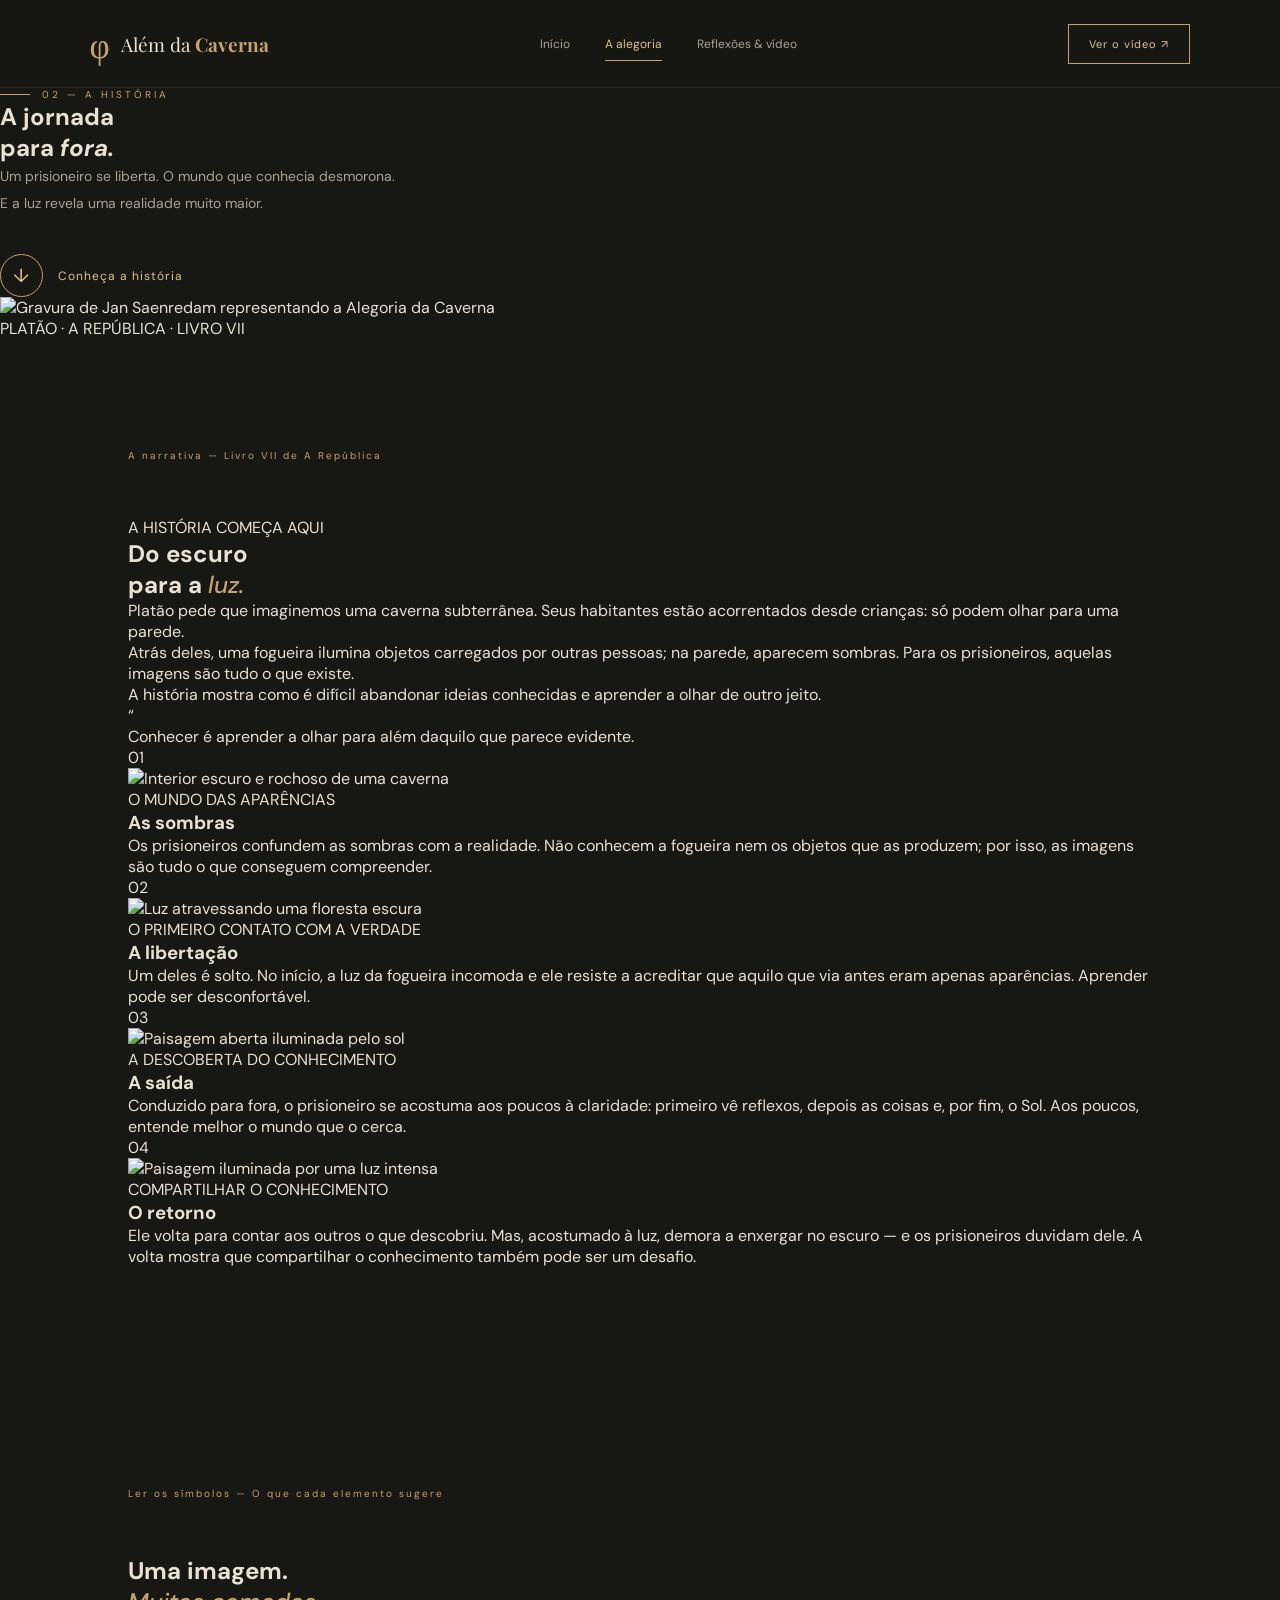
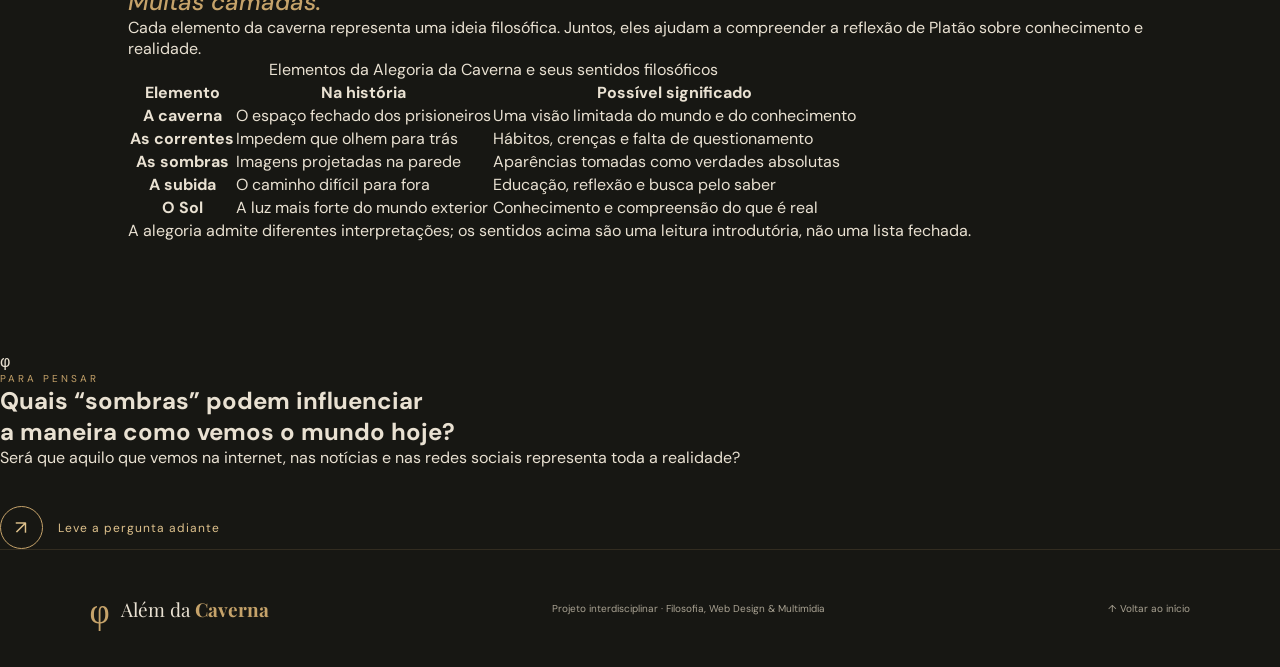
==== commit a06f29a6: "Refactor alegoria.html structure and content" ====
--- a/alegoria.html
+++ b/alegoria.html
@@ -1,68 +1,432 @@
+
 <!doctype html>
 <html lang="pt-BR">
+
 <head>
   <meta charset="utf-8">
   <meta name="viewport" content="width=device-width, initial-scale=1">
   <meta name="theme-color" content="#171713">
+
   <meta name="description" content="Conheça os prisioneiros, as sombras e a jornada de saída na Alegoria da Caverna de Platão.">
+
   <title>A Alegoria — Além da Caverna</title>
+
   <link rel="preconnect" href="https://fonts.googleapis.com">
   <link rel="preconnect" href="https://fonts.gstatic.com" crossorigin>
+
   <link href="https://fonts.googleapis.com/css2?family=DM+Sans:wght@400;500;600;700&family=Playfair+Display:ital,wght@0,500;0,600;0,700;1,500;1,600&display=swap" rel="stylesheet">
+
   <link rel="stylesheet" href="style.css">
 </head>
-<body>
+
+<body id="top">
+
+  <!-- CABEÇALHO -->
+
   <header class="site-header">
-    <a class="brand" href="index.html"><span class="brand-mark">φ</span><span>Além da <b>Caverna</b></span></a>
-    <nav class="main-nav" aria-label="Navegação principal"><a href="index.html">Início</a><a class="active" href="alegoria.html">A alegoria</a><a href="reflexoes.html">Reflexões &amp; vídeo</a></nav>
-    <a class="header-cta" href="reflexoes.html">Ver o vídeo <span aria-hidden="true">↗</span></a>
+
+    <a class="brand" href="index.html">
+      <span class="brand-mark">φ</span>
+      <span>Além da <b>Caverna</b></span>
+    </a>
+
+    <nav class="main-nav" aria-label="Navegação principal">
+      <a href="index.html">Início</a>
+      <a class="active" href="alegoria.html">A alegoria</a>
+      <a href="reflexoes.html">Reflexões &amp; vídeo</a>
+    </nav>
+
+    <a class="header-cta" href="reflexoes.html">
+      Ver o vídeo <span>↗</span>
+    </a>
+
   </header>
+
+
   <main>
+
+    <!-- ABERTURA -->
+
     <section class="page-hero allegory-hero">
-      <p class="eyebrow"><span class="eyebrow-line"></span> 02 — A HISTÓRIA</p>
-      <h1>A jornada<br>para <em>fora.</em></h1>
-      <p class="hero-intro">Um prisioneiro se liberta. O mundo que conhecia desmorona. E a luz revela uma realidade muito maior.</p>
-      <div class="page-hero-art" role="img" aria-label="Gravura histórica que representa a Alegoria da Caverna de Platão">
-        <img src="https://upload.wikimedia.org/wikipedia/commons/1/15/Platon_Cave_Sanraedam_1604.jpg" alt="Prisioneiros e figuras diante da abertura da caverna, em uma gravura de Jan Saenredam de 1604" style="width:100%;height:100%;object-fit:cover;opacity:.78">
-        <span class="beam" aria-hidden="true"></span><span class="tiny-person" aria-hidden="true">♟</span>
+
+      <div class="page-hero-content">
+
+        <p class="eyebrow">
+          <span class="eyebrow-line"></span>
+          02 — A HISTÓRIA
+        </p>
+
+        <h1>
+          A jornada<br>
+          para <em>fora.</em>
+        </h1>
+
+        <p class="hero-intro">
+          Um prisioneiro se liberta. O mundo que conhecia
+          desmorona. E a luz revela uma realidade muito maior.
+        </p>
+
+        <a href="#narrativa" class="round-link">
+          <span class="round-icon">↓</span>
+          Conheça a história
+        </a>
+
       </div>
+
+      <div class="page-hero-art" role="img" aria-label="Gravura histórica da Alegoria da Caverna">
+
+        <img
+          src="https://upload.wikimedia.org/wikipedia/commons/1/15/Platon_Cave_Sanraedam_1604.jpg"
+          alt="Gravura de Jan Saenredam representando a Alegoria da Caverna"
+        >
+
+        <div class="hero-art-overlay"></div>
+
+        <span class="beam" aria-hidden="true"></span>
+
+      </div>
+
+      <span class="hero-side-text">PLATÃO · A REPÚBLICA · LIVRO VII</span>
+
     </section>
 
-    <section class="story-section section-wrap">
-      <div class="section-label">A narrativa <span>—</span> Livro VII de A República</div>
+
+    <!-- INTRODUÇÃO -->
+
+    <section class="story-section section-wrap" id="narrativa">
+
+      <div class="section-label">
+        A narrativa <span>—</span> Livro VII de A República
+      </div>
+
       <div class="story-grid">
-        <div class="story-intro">
-          <h2>Do escuro<br>para a <em>luz.</em></h2>
-          <p class="prose">Platão pede que imaginemos uma caverna subterrânea. Seus habitantes estão acorrentados desde crianças: só podem olhar para uma parede. Atrás deles, uma fogueira ilumina objetos carregados por outras pessoas; na parede, aparecem sombras. Para os prisioneiros, aquelas imagens são tudo o que existe. A história mostra como é difícil abandonar ideias conhecidas e aprender a olhar de outro jeito.</p>
+
+        <div class="story-intro reveal">
+
+          <span class="story-mini-label">A HISTÓRIA COMEÇA AQUI</span>
+
+          <h2>
+            Do escuro<br>
+            para a <em>luz.</em>
+          </h2>
+
+          <p class="prose">
+            Platão pede que imaginemos uma caverna subterrânea.
+            Seus habitantes estão acorrentados desde crianças:
+            só podem olhar para uma parede.
+          </p>
+
+          <p class="prose">
+            Atrás deles, uma fogueira ilumina objetos carregados
+            por outras pessoas; na parede, aparecem sombras.
+            Para os prisioneiros, aquelas imagens são tudo
+            o que existe.
+          </p>
+
+          <p class="prose">
+            A história mostra como é difícil abandonar ideias
+            conhecidas e aprender a olhar de outro jeito.
+          </p>
+
+          <div class="story-quote">
+            <span>“</span>
+            <p>
+              Conhecer é aprender a olhar para além
+              daquilo que parece evidente.
+            </p>
+          </div>
+
         </div>
+
+
+        <!-- ETAPAS -->
+
         <div class="story-steps">
-          <article class="story-step"><span class="step-number">01</span><div><h3>As sombras</h3><p>Os prisioneiros confundem as sombras com a realidade. Não conhecem a fogueira nem os objetos que as produzem; por isso, as imagens são tudo o que conseguem compreender.</p></div></article>
-          <article class="story-step"><span class="step-number">02</span><div><h3>A libertação</h3><p>Um deles é solto. No início, a luz da fogueira incomoda e ele resiste a acreditar que aquilo que via antes eram apenas aparências. Aprender pode ser desconfortável.</p></div></article>
-          <article class="story-step"><span class="step-number">03</span><div><h3>A saída</h3><p>Conduzido para fora, o prisioneiro se acostuma aos poucos à claridade: primeiro vê reflexos, depois as coisas e, por fim, o Sol. Aos poucos, entende melhor o mundo que o cerca.</p></div></article>
-          <article class="story-step"><span class="step-number">04</span><div><h3>O retorno</h3><p>Ele volta para contar aos outros o que descobriu. Mas, acostumado à luz, demora a enxergar no escuro — e os prisioneiros duvidam dele. A volta mostra que compartilhar o conhecimento também pode ser um desafio.</p></div></article>
+
+          <article class="story-step reveal">
+
+            <span class="step-number">01</span>
+
+            <div class="step-content">
+
+              <div class="step-image">
+                <img
+                  src="https://images.unsplash.com/photo-1518709268805-4e9042af9f23?auto=format&fit=crop&w=900&q=85"
+                  alt="Interior escuro e rochoso de uma caverna"
+                  loading="lazy"
+                >
+              </div>
+
+              <span class="step-tag">O MUNDO DAS APARÊNCIAS</span>
+
+              <h3>As sombras</h3>
+
+              <p>
+                Os prisioneiros confundem as sombras com a realidade.
+                Não conhecem a fogueira nem os objetos que as
+                produzem; por isso, as imagens são tudo o que
+                conseguem compreender.
+              </p>
+
+            </div>
+
+          </article>
+
+
+          <article class="story-step reveal">
+
+            <span class="step-number">02</span>
+
+            <div class="step-content">
+
+              <div class="step-image">
+                <img
+                  src="https://images.unsplash.com/photo-1473448912268-2022ce9509d8?auto=format&fit=crop&w=900&q=85"
+                  alt="Luz atravessando uma floresta escura"
+                  loading="lazy"
+                >
+              </div>
+
+              <span class="step-tag">O PRIMEIRO CONTATO COM A VERDADE</span>
+
+              <h3>A libertação</h3>
+
+              <p>
+                Um deles é solto. No início, a luz da fogueira
+                incomoda e ele resiste a acreditar que aquilo
+                que via antes eram apenas aparências.
+                Aprender pode ser desconfortável.
+              </p>
+
+            </div>
+
+          </article>
+
+
+          <article class="story-step reveal">
+
+            <span class="step-number">03</span>
+
+            <div class="step-content">
+
+              <div class="step-image">
+                <img
+                  src="https://images.unsplash.com/photo-1500530855697-b586d89ba3ee?auto=format&fit=crop&w=900&q=85"
+                  alt="Paisagem aberta iluminada pelo sol"
+                  loading="lazy"
+                >
+              </div>
+
+              <span class="step-tag">A DESCOBERTA DO CONHECIMENTO</span>
+
+              <h3>A saída</h3>
+
+              <p>
+                Conduzido para fora, o prisioneiro se acostuma
+                aos poucos à claridade: primeiro vê reflexos,
+                depois as coisas e, por fim, o Sol. Aos poucos,
+                entende melhor o mundo que o cerca.
+              </p>
+
+            </div>
+
+          </article>
+
+
+          <article class="story-step reveal">
+
+            <span class="step-number">04</span>
+
+            <div class="step-content">
+
+              <div class="step-image">
+                <img
+                  src="https://images.unsplash.com/photo-1470770841072-f978cf4d019e?auto=format&fit=crop&w=900&q=85"
+                  alt="Paisagem iluminada por uma luz intensa"
+                  loading="lazy"
+                >
+              </div>
+
+              <span class="step-tag">COMPARTILHAR O CONHECIMENTO</span>
+
+              <h3>O retorno</h3>
+
+              <p>
+                Ele volta para contar aos outros o que descobriu.
+                Mas, acostumado à luz, demora a enxergar no escuro
+                — e os prisioneiros duvidam dele. A volta mostra
+                que compartilhar o conhecimento também pode
+                ser um desafio.
+              </p>
+
+            </div>
+
+          </article>
+
         </div>
+
       </div>
+
     </section>
 
-    <section class="meaning-section"><div class="section-wrap">
-      <div class="section-label">Ler os símbolos <span>—</span> O que cada elemento sugere</div>
-      <h2>Uma imagem.<br><em>Muitas camadas.</em></h2>
-      <div class="table-scroll"><table>
-        <caption>Elementos da Alegoria da Caverna e seus sentidos filosóficos</caption>
-        <thead><tr><th scope="col">Elemento</th><th scope="col">Na história</th><th scope="col">Possível significado</th></tr></thead>
-        <tbody>
-          <tr><th scope="row">A caverna</th><td>O espaço fechado dos prisioneiros</td><td>Uma visão limitada do mundo e do conhecimento</td></tr>
-          <tr><th scope="row">As correntes</th><td>Impedem que olhem para trás</td><td>Hábitos, crenças e falta de questionamento</td></tr>
-          <tr><th scope="row">As sombras</th><td>Imagens projetadas na parede</td><td>Aparências tomadas como verdades absolutas</td></tr>
-          <tr><th scope="row">A subida</th><td>O caminho difícil para fora</td><td>Educação, reflexão e busca pelo saber</td></tr>
-          <tr><th scope="row">O Sol</th><td>A luz mais forte do mundo exterior</td><td>Conhecimento e compreensão do que é real</td></tr>
-        </tbody>
-      </table></div>
-      <p class="table-note">A alegoria admite diferentes interpretações; os sentidos acima são uma leitura introdutória, não uma lista fechada.</p>
-    </div></section>
-
-    <section class="question-band"><p class="eyebrow">PARA PENSAR</p><h2>Quais “sombras” podem influenciar<br>a maneira como vemos o mundo hoje?</h2><a class="round-link" href="reflexoes.html"><span class="round-icon">↗</span> Leve a pergunta adiante</a></section>
+
+    <!-- INTERPRETAÇÃO DOS SÍMBOLOS -->
+
+    <section class="meaning-section">
+
+      <div class="section-wrap">
+
+        <div class="section-label">
+          Ler os símbolos <span>—</span> O que cada elemento sugere
+        </div>
+
+        <h2>
+          Uma imagem.<br>
+          <em>Muitas camadas.</em>
+        </h2>
+
+        <p class="meaning-intro">
+          Cada elemento da caverna representa uma ideia
+          filosófica. Juntos, eles ajudam a compreender
+          a reflexão de Platão sobre conhecimento e realidade.
+        </p>
+
+
+        <div class="table-scroll">
+
+          <table>
+
+            <caption>
+              Elementos da Alegoria da Caverna e seus sentidos filosóficos
+            </caption>
+
+            <thead>
+              <tr>
+                <th scope="col">Elemento</th>
+                <th scope="col">Na história</th>
+                <th scope="col">Possível significado</th>
+              </tr>
+            </thead>
+
+            <tbody>
+
+              <tr>
+                <th scope="row">A caverna</th>
+                <td>O espaço fechado dos prisioneiros</td>
+                <td>Uma visão limitada do mundo e do conhecimento</td>
+              </tr>
+
+              <tr>
+                <th scope="row">As correntes</th>
+                <td>Impedem que olhem para trás</td>
+                <td>Hábitos, crenças e falta de questionamento</td>
+              </tr>
+
+              <tr>
+                <th scope="row">As sombras</th>
+                <td>Imagens projetadas na parede</td>
+                <td>Aparências tomadas como verdades absolutas</td>
+              </tr>
+
+              <tr>
+                <th scope="row">A subida</th>
+                <td>O caminho difícil para fora</td>
+                <td>Educação, reflexão e busca pelo saber</td>
+              </tr>
+
+              <tr>
+                <th scope="row">O Sol</th>
+                <td>A luz mais forte do mundo exterior</td>
+                <td>Conhecimento e compreensão do que é real</td>
+              </tr>
+
+            </tbody>
+
+          </table>
+
+        </div>
+
+        <p class="table-note">
+          A alegoria admite diferentes interpretações; os sentidos
+          acima são uma leitura introdutória, não uma lista fechada.
+        </p>
+
+      </div>
+
+    </section>
+
+
+    <!-- REFLEXÃO -->
+
+    <section class="question-band">
+
+      <span class="question-decoration">φ</span>
+
+      <p class="eyebrow">PARA PENSAR</p>
+
+      <h2>
+        Quais “sombras” podem influenciar<br>
+        a maneira como vemos o mundo hoje?
+      </h2>
+
+      <p class="question-description">
+        Será que aquilo que vemos na internet, nas notícias
+        e nas redes sociais representa toda a realidade?
+      </p>
+
+      <a class="round-link" href="reflexoes.html">
+        <span class="round-icon">↗</span>
+        Leve a pergunta adiante
+      </a>
+
+    </section>
+
   </main>
-  <footer class="site-footer"><a class="brand" href="index.html"><span class="brand-mark">φ</span><span>Além da <b>Caverna</b></span></a><p>Projeto interdisciplinar · Filosofia, Web Design &amp; Multimídia</p><a href="index.html">↖ Voltar ao início</a></footer>
+
+
+  <!-- RODAPÉ -->
+
+  <footer class="site-footer">
+
+    <a class="brand" href="index.html">
+      <span class="brand-mark">φ</span>
+      <span>Além da <b>Caverna</b></span>
+    </a>
+
+    <p>
+      Projeto interdisciplinar · Filosofia, Web Design &amp; Multimídia
+    </p>
+
+    <a href="#top">↑ Voltar ao início</a>
+
+  </footer>
+
+
+  <!-- ANIMAÇÕES -->
+
+  <script>
+    const observer = new IntersectionObserver((entries) => {
+
+      entries.forEach(entry => {
+
+        if (entry.isIntersecting) {
+
+          entry.target.classList.add("visible");
+
+          observer.unobserve(entry.target);
+
+        }
+
+      });
+
+    }, {
+      threshold: 0.12
+    });
+
+    document.querySelectorAll(".reveal").forEach(element => {
+      observer.observe(element);
+    });
+  </script>
+
 </body>
 </html>
--- a/style.css
+++ b/style.css
@@ -1,305 +1,679 @@
+
+/* CONFIGURAÇÕES GERAIS */
+
 :root {
-  color-scheme: light;
-  --ink: #f5f0e5;
-  --muted: #c4c5bb;
-  --paper: #f2eee4;
-  --dark: #17221e;
-  --dark-soft: #202c26;
-  --accent: #d7b875;
-  --line: rgba(245, 240, 229, .18);
-  --text: #28332d;
-  --text-muted: #62685f;
-  font-family: Arial, Helvetica, sans-serif;
-  font-synthesis: none;
-  text-rendering: optimizeLegibility;
-}
-
-* { box-sizing: border-box; }
-html { scroll-behavior: smooth; scroll-padding-top: 82px; }
-body { margin: 0; background: var(--paper); color: var(--ink); }
-a { color: inherit; }
-img { max-width: 100%; }
-
-.topbar {
-  position: relative;
-  z-index: 3;
+  --bg: #171713;
+  --surface: #22211c;
+  --surface-light: #2c2921;
+  --gold: #c6a36a;
+  --gold-light: #dfc28d;
+  --text: #e9e1d2;
+  --muted: #aaa393;
+  --font-title: 'Playfair Display', serif;
+  --font-body: 'DM Sans', sans-serif;
+}
+
+* {
+  margin: 0;
+  padding: 0;
+  box-sizing: border-box;
+}
+
+html {
+  scroll-behavior: smooth;
+  scroll-padding-top: 90px;
+}
+
+body {
+  background: var(--bg);
+  color: var(--text);
+  font-family: var(--font-body);
+  overflow-x: hidden;
+}
+
+a {
+  color: inherit;
+  text-decoration: none;
+}
+
+img {
+  display: block;
+  width: 100%;
+}
+
+
+/* CABEÇALHO */
+
+.site-header {
+  width: 100%;
+  min-height: 85px;
+  padding: 20px 7%;
   display: flex;
   align-items: center;
   justify-content: space-between;
-  min-height: 70px;
-  padding: 0 8vw;
-  border-bottom: 1px solid var(--line);
-  background: var(--dark);
-}
+  gap: 25px;
+  background: rgba(23, 23, 19, 0.94);
+  border-bottom: 1px solid rgba(198, 163, 106, 0.13);
+  position: sticky;
+  top: 0;
+  z-index: 100;
+  backdrop-filter: blur(15px);
+}
+
 .brand {
+  display: flex;
+  align-items: center;
+  gap: 11px;
+  font-family: var(--font-title);
+  font-size: 19px;
+}
+
+.brand b {
+  color: var(--gold);
+}
+
+.brand-mark {
+  color: var(--gold);
+  font-size: 35px;
+}
+
+.main-nav {
+  display: flex;
+  gap: 35px;
+}
+
+.main-nav a {
+  font-size: 12px;
+  color: var(--muted);
+  transition: 0.3s;
+  position: relative;
+}
+
+.main-nav a:hover,
+.main-nav a.active {
+  color: var(--gold-light);
+}
+
+.main-nav a.active::after {
+  content: "";
+  position: absolute;
+  width: 100%;
+  height: 1px;
+  background: var(--gold);
+  left: 0;
+  bottom: -9px;
+}
+
+.header-cta {
+  border: 1px solid var(--gold);
+  padding: 12px 20px;
+  font-size: 11px;
+  letter-spacing: 1px;
+  color: var(--gold-light);
+  transition: 0.3s;
+}
+
+.header-cta:hover {
+  background: var(--gold);
+  color: var(--bg);
+}
+
+
+/* HERO */
+
+.hero {
+  min-height: 680px;
+  padding: 90px 9%;
+  display: grid;
+  grid-template-columns: 1fr 1.05fr;
+  align-items: center;
+  gap: 65px;
+  position: relative;
+}
+
+.hero-copy {
+  max-width: 550px;
+  z-index: 2;
+}
+
+.eyebrow {
+  color: var(--gold);
+  font-size: 10px;
+  letter-spacing: 3px;
+  display: flex;
+  align-items: center;
+  gap: 12px;
+}
+
+.eyebrow-line {
+  height: 1px;
+  width: 30px;
+  background: var(--gold);
+}
+
+.hero h1 {
+  font-family: var(--font-title);
+  font-size: clamp(48px, 6vw, 79px);
+  line-height: 1.08;
+  font-weight: 500;
+  margin: 35px 0 25px;
+}
+
+.hero h1 em,
+h2 em {
+  color: var(--gold);
+  font-weight: 500;
+}
+
+.hero-intro {
+  color: var(--muted);
+  font-size: 14px;
+  line-height: 1.9;
+  max-width: 400px;
+}
+
+.round-link {
+  margin-top: 38px;
   display: inline-flex;
   align-items: center;
-  gap: 10px;
-  color: var(--ink);
+  gap: 15px;
+  font-size: 12px;
+  letter-spacing: 1px;
+  color: var(--gold-light);
+  transition: 0.3s;
+}
+
+.round-link:hover {
+  transform: translateX(7px);
+}
+
+.round-icon {
+  border: 1px solid var(--gold);
+  width: 43px;
+  height: 43px;
+  display: grid;
+  place-items: center;
+  border-radius: 50%;
+  font-size: 19px;
+}
+
+.hero-note {
+  display: flex;
+  align-items: center;
+  gap: 15px;
+  margin-top: 65px;
   font-size: 11px;
-  font-weight: 700;
-  letter-spacing: .16em;
-  text-decoration: none;
-}
-.brand-mark {
-  display: grid;
-  width: 30px;
-  height: 30px;
-  place-items: center;
-  border: 1px solid var(--accent);
-  border-radius: 50%;
-  color: var(--accent);
-  font: 20px Georgia, serif;
-}
-nav { display: flex; gap: clamp(16px, 3vw, 36px); }
-nav a,
-footer a {
-  color: #d8d8ce;
-  font-size: 13px;
-  text-decoration: none;
-  transition: color .2s ease;
-}
-nav a:hover,
-footer a:hover { color: var(--accent); }
-
-.hero {
+  line-height: 1.7;
+  color: var(--muted);
+}
+
+.note-star {
+  color: var(--gold);
+  font-size: 28px;
+}
+
+
+/* IMAGEM PRINCIPAL */
+
+.hero-art {
+  height: 510px;
   position: relative;
-  isolation: isolate;
-  display: flex;
-  min-height: 590px;
-  align-items: center;
   overflow: hidden;
-  padding: 90px 12vw 110px;
-  background: #18221e;
-}
-.hero-photo,
-.hero-shade {
-  position: absolute;
-  z-index: -2;
-  inset: 0;
-  width: 100%;
-  height: 100%;
-}
-.hero-photo { object-fit: cover; object-position: center 52%; opacity: .58; }
-.hero-shade {
-  z-index: -1;
-  background: linear-gradient(90deg, rgba(17, 26, 22, .97) 0%, rgba(17, 26, 22, .79) 48%, rgba(17, 26, 22, .2) 100%), linear-gradient(0deg, rgba(17, 26, 22, .48), transparent 55%);
-}
-.hero-content { width: min(660px, 100%); }
-.eyebrow {
-  margin: 0 0 18px;
-  color: var(--accent);
-  font-size: 11px;
-  font-weight: 700;
-  letter-spacing: .16em;
-  text-transform: uppercase;
-}
-h1,
-h2,
-blockquote { font-family: Georgia, "Times New Roman", serif; font-weight: 400; }
-h1 {
-  margin: 0;
-  font-size: clamp(58px, 9vw, 108px);
-  letter-spacing: -.055em;
-  line-height: .96;
-}
-h1 em,
-h2 em { color: var(--accent); font-weight: 400; }
-.hero-copy {
-  max-width: 490px;
-  margin: 24px 0 0;
-  color: #e0dfd5;
-  font-size: 16px;
-  line-height: 1.8;
-}
-.button-link {
-  display: inline-flex;
-  align-items: center;
-  gap: 22px;
-  margin-top: 30px;
-  padding: 14px 18px;
-  border: 1px solid rgba(215, 184, 117, .75);
-  color: var(--ink);
-  font-size: 13px;
-  text-decoration: none;
-  transition: background .2s ease;
-}
-.button-link:hover { background: rgba(215, 184, 117, .15); }
-.hero-caption {
-  position: absolute;
-  right: 8vw;
-  bottom: 17px;
-  margin: 0;
-  color: #e6e3d8;
-  font-size: 10px;
-  text-shadow: 0 1px 5px #000;
-}
-.hero-caption a,
-figcaption a { color: var(--accent); }
-
-.section { padding: 105px 12vw; }
-.intro {
-  display: grid;
-  grid-template-columns: .8fr 1.05fr 1.15fr;
-  align-items: center;
-  gap: 4vw;
-  background: var(--paper);
-  color: var(--text);
-}
-.section-heading { align-self: start; padding-top: 15px; }
-.section-heading .eyebrow,
-.meaning .eyebrow { color: #8a6e38; }
-h2 {
-  margin: 0 0 20px;
-  font-size: clamp(38px, 5vw, 62px);
-  letter-spacing: -.04em;
-  line-height: 1.04;
-}
-.section-heading h2 em,
-.meaning h2 em { color: #8a6e38; }
-.lead { max-width: 380px; color: var(--text-muted); font-size: 15px; line-height: 1.75; }
-.photo-card { min-width: 0; margin: 0; }
-.photo-card img { display: block; width: 100%; object-fit: cover; }
-.portrait-card img { height: 425px; object-position: center 25%; }
-figcaption { margin-top: 10px; color: #72766e; font-size: 10px; line-height: 1.6; }
-figcaption a { color: #80642f; }
-.body-copy { color: #5b625b; font-size: 14px; line-height: 1.85; }
-.body-copy p { margin: 0 0 17px; }
-blockquote {
-  margin: 26px 0 0;
-  padding: 4px 0 4px 17px;
-  border-left: 2px solid #a68b52;
-  color: #354038;
-  font-size: 19px;
-  line-height: 1.55;
-}
-blockquote cite { display: block; margin-top: 10px; color: #777a71; font: 10px Arial, sans-serif; }
-
-.allegory { background: var(--dark); }
-.allegory-inner {
-  display: grid;
-  grid-template-columns: 1.1fr 1fr;
-  align-items: start;
-  gap: 42px 4vw;
-}
-.allegory-heading { grid-column: 1 / -1; max-width: 760px; }
-.allegory-heading h2 { font-size: clamp(44px, 6vw, 72px); }
-.allegory-heading .lead { color: var(--muted); }
-.cave-card img { height: 390px; }
-.story { color: #d0d1c8; }
-.story p { position: relative; margin-bottom: 22px; padding-left: 40px; }
-.story-number { position: absolute; top: 0; left: 0; color: var(--accent); font: 12px Georgia, serif; }
-
-.meaning {
-  display: grid;
-  grid-template-columns: .9fr 1.1fr;
-  align-items: start;
-  gap: 9vw;
-  color: var(--text);
-}
-.meaning h2 { max-width: 520px; }
-.reflection {
-  display: flex;
-  align-items: flex-start;
-  gap: 14px;
-  margin-top: 28px;
-  padding: 20px 22px;
-  border-left: 2px solid #9a7a3a;
-  background: #e8e2d4;
-  color: #354038;
-}
-.reflection span { color: #9a7a3a; font: 48px/.8 Georgia, serif; }
-.reflection p { margin: 0; font-family: Georgia, serif; font-size: 18px; line-height: 1.55; }
-
-.game-section { padding: 85px 10vw 100px; background: #e6e1d5; color: #25322c; }
-.game-heading { max-width: 650px; margin: 0 auto 34px; text-align: center; }
-.game-heading .eyebrow { color: #80652f; }
-.game-heading h2 { font-size: clamp(38px, 5vw, 56px); }
-.game-heading > p:last-child { color: #59635d; font-size: 14px; line-height: 1.7; }
-.game {
-  max-width: 900px;
-  margin: auto;
-  border: 1px solid #c9c5b7;
-  background: #f3efe5;
-  box-shadow: 0 18px 45px rgba(34, 41, 34, .12);
-}
-.cave-scene {
-  position: relative;
-  height: 290px;
-  overflow: hidden;
-  background: radial-gradient(ellipse at 10% 47%, #f5d58a 0, #62827a 12%, #25414a 42%, #101e26 100%);
-}
-.cave-scene::before {
+  border-radius: 3px;
+  background: #29251e;
+}
+
+.hero-image {
   position: absolute;
   inset: 0;
-  clip-path: polygon(0 0, 100% 0, 100% 100%, 0 100%, 0 84%, 16% 78%, 31% 83%, 48% 76%, 67% 82%, 83% 75%, 100% 81%, 100% 0);
-  background: linear-gradient(180deg, #101820 0 14%, transparent 14% 82%, #101820 82%);
-  content: "";
-}
-.cave-opening { position: absolute; top: 42%; left: 3%; font-size: 32px; }
-.cave-exit { position: absolute; top: 40%; right: 3%; font-size: 32px; }
-.cave-player {
+  background:
+    linear-gradient(
+      0deg,
+      rgba(23, 23, 19, 0.75),
+      transparent 55%
+    ),
+    url("https://images.unsplash.com/photo-1473448912268-2022ce9509d8?auto=format&fit=crop&w=1400&q=90")
+    center / cover;
+  animation: imageZoom 18s ease-in-out infinite alternate;
+}
+
+.art-overlay {
   position: absolute;
-  z-index: 2;
-  top: 48%;
-  left: 0;
-  font-size: 27px;
-  transform: translateX(-50%);
-  transition: left .35s ease;
-}
-.candle { position: absolute; z-index: 2; top: 57%; left: 50%; font-size: 28px; filter: drop-shadow(0 0 14px #ffcf78); }
-.candle.dim { opacity: .7; filter: drop-shadow(0 0 4px #ff8a3d); }
-.path { position: absolute; right: 10%; bottom: 20%; left: 10%; display: flex; justify-content: space-between; }
-.path i { width: 11px; height: 11px; border-radius: 50%; background: #ffcf8a; box-shadow: 0 0 12px #ffb45c; }
-.game-info { padding: 22px 26px 26px; }
-.game-status { min-height: 24px; margin: 0 0 18px; color: #33434a; font-size: 14px; line-height: 1.6; }
-.game-meter { display: flex; align-items: center; gap: 12px; color: #526168; font-size: 12px; }
-progress { flex: 1; height: 12px; accent-color: #9a7a3a; }
-.game-controls { display: flex; gap: 10px; margin-top: 20px; }
-.button { padding: 11px 18px; border: 0; background: #31525a; color: white; cursor: pointer; font: bold 13px Arial, sans-serif; }
-.button:hover { background: #213e47; }
-.button:focus-visible,
-a:focus-visible { outline: 3px solid #c39c4c; outline-offset: 3px; }
-.button:disabled { cursor: default; opacity: .6; }
-.button-secondary { border: 1px solid #829096; background: transparent; color: #33434a; }
-.button-secondary:hover { background: #e3e0d5; }
-.hint { margin: 16px 0 0; color: #68777b; font-size: 12px; }
-footer { display: flex; justify-content: space-between; padding: 24px 8vw; background: var(--dark); color: #d8d8ce; font-size: 12px; }
+  inset: 0;
+  background: linear-gradient(
+    110deg,
+    rgba(23, 23, 19, 0.35),
+    transparent,
+    rgba(198, 163, 106, 0.12)
+  );
+}
+
+.art-text {
+  position: absolute;
+  bottom: 30px;
+  left: 30px;
+  right: 30px;
+  display: flex;
+  justify-content: space-between;
+  font-size: 9px;
+  letter-spacing: 2px;
+  color: white;
+}
+
+.art-decoration {
+  position: absolute;
+  top: 25px;
+  right: 30px;
+  font-family: var(--font-title);
+  font-size: 65px;
+  color: rgba(223, 194, 141, 0.7);
+}
+
+.hero-index {
+  position: absolute;
+  right: 4%;
+  bottom: 35px;
+  font-size: 12px;
+  color: var(--gold);
+}
+
+.hero-index span {
+  color: var(--muted);
+}
+
+
+/* INTRODUÇÃO */
+
+.section-wrap {
+  padding: 110px 10%;
+}
+
+.section-label {
+  font-size: 10px;
+  letter-spacing: 2px;
+  color: var(--gold);
+  margin-bottom: 55px;
+}
+
+.section-label span {
+  color: var(--muted);
+}
+
+.intro-grid {
+  display: grid;
+  grid-template-columns: 1fr 1fr;
+  gap: 100px;
+}
+
+.intro-grid h2,
+.concept-heading h2,
+.next-section h2 {
+  font-family: var(--font-title);
+  font-size: clamp(35px, 4vw, 52px);
+  line-height: 1.2;
+  font-weight: 500;
+}
+
+.prose p {
+  color: var(--muted);
+  font-size: 13px;
+  line-height: 2;
+  margin-bottom: 20px;
+}
+
+.text-link {
+  display: inline-block;
+  color: var(--gold);
+  margin-top: 15px;
+  font-size: 12px;
+  border-bottom: 1px solid var(--gold);
+  padding-bottom: 7px;
+}
+
+.text-link span {
+  margin-left: 12px;
+}
+
+
+/* GALERIA */
+
+.image-strip {
+  display: grid;
+  grid-template-columns: 1fr 1fr 1fr;
+  gap: 12px;
+  padding: 0 7%;
+}
+
+.image-strip figure {
+  overflow: hidden;
+  background: var(--surface);
+}
+
+.image-strip img {
+  height: 290px;
+  object-fit: cover;
+  filter: brightness(0.78);
+  transition: 0.6s;
+}
+
+.image-strip figure:hover img {
+  transform: scale(1.06);
+  filter: brightness(1);
+}
+
+.image-strip figcaption {
+  padding: 17px;
+  font-size: 10px;
+  color: var(--muted);
+}
+
+.image-strip figcaption span {
+  color: var(--gold);
+  margin-right: 8px;
+}
+
+.image-strip figcaption a {
+  color: var(--gold-light);
+}
+
+
+/* CONCEITOS */
+
+.concept-section {
+  padding-top: 130px;
+  padding-bottom: 130px;
+}
+
+.concept-heading {
+  display: flex;
+  justify-content: space-between;
+  align-items: end;
+  gap: 30px;
+  margin-bottom: 55px;
+}
+
+.concept-heading p {
+  max-width: 320px;
+  color: var(--muted);
+  font-size: 13px;
+  line-height: 1.9;
+}
+
+.concept-grid {
+  display: grid;
+  grid-template-columns: repeat(3, 1fr);
+  gap: 15px;
+}
+
+.concept-card {
+  background: var(--surface);
+  border: 1px solid rgba(198, 163, 106, 0.13);
+  padding: 35px 30px;
+  min-height: 300px;
+  position: relative;
+  transition: 0.4s;
+}
+
+.concept-card:hover {
+  transform: translateY(-8px);
+  border-color: var(--gold);
+}
+
+.concept-card.featured {
+  background: var(--surface-light);
+  border-color: rgba(198, 163, 106, 0.4);
+}
+
+.concept-number {
+  font-size: 10px;
+  color: var(--gold);
+  letter-spacing: 2px;
+}
+
+.concept-symbol {
+  font-size: 38px;
+  color: var(--gold);
+  margin: 30px 0 20px;
+}
+
+.concept-card h3 {
+  font-family: var(--font-title);
+  font-size: 25px;
+  font-weight: 500;
+  margin-bottom: 13px;
+}
+
+.concept-card p {
+  color: var(--muted);
+  font-size: 12px;
+  line-height: 1.9;
+  margin-bottom: 25px;
+}
+
+.concept-card a {
+  font-size: 11px;
+  color: var(--gold-light);
+}
+
+
+/* FRASE */
+
+.quote-band {
+  padding: 100px 10%;
+  text-align: center;
+  background:
+    linear-gradient(
+      rgba(23, 23, 19, 0.85),
+      rgba(23, 23, 19, 0.92)
+    ),
+    url("https://images.unsplash.com/photo-1470770841072-f978cf4d019e?auto=format&fit=crop&w=1600&q=85")
+    center / cover;
+  border-top: 1px solid rgba(198, 163, 106, 0.2);
+  border-bottom: 1px solid rgba(198, 163, 106, 0.2);
+}
+
+.quote-mark {
+  font-family: var(--font-title);
+  font-size: 75px;
+  color: var(--gold);
+}
+
+.quote-band blockquote {
+  max-width: 800px;
+  margin: 0 auto 25px;
+  font-family: var(--font-title);
+  font-size: clamp(25px, 4vw, 43px);
+  line-height: 1.4;
+  font-style: italic;
+}
+
+.quote-band p {
+  font-size: 10px;
+  color: var(--muted);
+  letter-spacing: 1px;
+}
+
+
+/* CHAMADA FINAL */
+
+.next-section {
+  display: flex;
+  align-items: center;
+  justify-content: space-between;
+  gap: 30px;
+}
+
+.next-section .eyebrow {
+  margin-bottom: 25px;
+}
+
+.big-arrow-link {
+  color: var(--gold-light);
+  border-bottom: 1px solid var(--gold);
+  padding: 15px 0;
+  font-size: 13px;
+  transition: 0.3s;
+}
+
+.big-arrow-link:hover {
+  letter-spacing: 2px;
+}
+
+.big-arrow-link span {
+  margin-left: 20px;
+}
+
+
+/* RODAPÉ */
+
+.site-footer {
+  padding: 35px 7%;
+  display: flex;
+  align-items: center;
+  justify-content: space-between;
+  gap: 20px;
+  border-top: 1px solid rgba(198, 163, 106, 0.15);
+}
+
+.site-footer p,
+.site-footer > a:last-child {
+  font-size: 10px;
+  color: var(--muted);
+}
+
+
+/* ANIMAÇÕES */
+
+@keyframes imageZoom {
+  from {
+    transform: scale(1);
+  }
+
+  to {
+    transform: scale(1.09);
+  }
+}
+
+.reveal {
+  opacity: 0;
+  transform: translateY(30px);
+  transition: opacity 0.8s ease, transform 0.8s ease;
+}
+
+.reveal.visible {
+  opacity: 1;
+  transform: translateY(0);
+}
+
+
+/* RESPONSIVIDADE */
 
 @media (max-width: 900px) {
-  .intro { grid-template-columns: .8fr 1.2fr; }
-  .section-heading { grid-column: 1 / -1; }
-  .intro-copy { grid-column: 1 / -1; }
-  .allegory-inner { grid-template-columns: 1fr 1fr; }
-}
-
-@media (max-width: 620px) {
-  html { scroll-padding-top: 60px; }
-  .topbar { min-height: 62px; flex-wrap: wrap; gap: 12px; padding: 12px 5vw; }
-  .brand { font-size: 9px; }
-  nav { width: 100%; justify-content: space-between; gap: 8px; }
-  nav a { font-size: 11px; }
-  .hero { min-height: 570px; padding: 80px 8vw 95px; }
-  .hero-photo { object-position: 58% center; }
-  .hero-shade { background: linear-gradient(90deg, rgba(17, 26, 22, .92), rgba(17, 26, 22, .45)), linear-gradient(0deg, rgba(17, 26, 22, .55), transparent 40%); }
-  h1 { font-size: clamp(56px, 15vw, 82px); }
-  .hero-copy { font-size: 14px; }
-  .hero-caption { right: 6vw; left: 6vw; font-size: 9px; }
-  .section { padding: 70px 8vw; }
-  .intro,
-  .allegory-inner,
-  .meaning { grid-template-columns: 1fr; gap: 28px; }
-  .section-heading,
-  .allegory-heading { grid-column: auto; }
-  .intro-copy { grid-column: auto; }
-  .portrait-card img { height: min(440px, 105vw); }
-  .cave-card img { height: 280px; }
-  .allegory-heading h2 { font-size: 52px; }
-  .meaning { gap: 8px; }
-  .game-section { padding: 68px 6vw; }
-  .cave-scene { height: 230px; }
-  .game-info { padding: 20px 16px; }
-  footer { flex-direction: column; gap: 10px; padding: 22px 8vw; }
+
+  .hero {
+    gap: 35px;
+    padding: 70px 6%;
+  }
+
+  .hero-art {
+    height: 430px;
+  }
+
+  .intro-grid {
+    gap: 40px;
+  }
+
+  .concept-grid {
+    grid-template-columns: 1fr 1fr;
+  }
+
+}
+
+@media (max-width: 650px) {
+
+  .site-header {
+    flex-wrap: wrap;
+    padding: 18px 5%;
+  }
+
+  .main-nav {
+    order: 3;
+    width: 100%;
+    justify-content: space-between;
+    gap: 10px;
+  }
+
+  .main-nav a {
+    font-size: 10px;
+  }
+
+  .header-cta {
+    padding: 9px 12px;
+    font-size: 9px;
+  }
+
+  .hero {
+    grid-template-columns: 1fr;
+    padding: 65px 7%;
+  }
+
+  .hero h1 {
+    font-size: 51px;
+  }
+
+  .hero-art {
+    height: 370px;
+  }
+
+  .hero-index {
+    display: none;
+  }
+
+  .section-wrap {
+    padding: 75px 7%;
+  }
+
+  .intro-grid {
+    grid-template-columns: 1fr;
+    gap: 30px;
+  }
+
+  .image-strip {
+    grid-template-columns: 1fr;
+    padding: 0 7%;
+  }
+
+  .image-strip img {
+    height: 260px;
+  }
+
+  .concept-heading {
+    flex-direction: column;
+    align-items: flex-start;
+  }
+
+  .concept-grid {
+    grid-template-columns: 1fr;
+  }
+
+  .concept-card {
+    min-height: 270px;
+  }
+
+  .quote-band {
+    padding: 75px 7%;
+  }
+
+  .next-section {
+    flex-direction: column;
+    align-items: flex-start;
+  }
+
+  .site-footer {
+    flex-direction: column;
+    align-items: flex-start;
+  }
+
 }
 
 @media (prefers-reduced-motion: reduce) {
@@ -307,6 +681,158 @@
   *::before,
   *::after {
     scroll-behavior: auto !important;
+    animation: none !important;
+    transition: none !important;
+  }
+
+  .reveal {
+    opacity: 1;
+    transform: none;
+  }
+}
+
+/* =================================
+   MELHORIAS VISUAIS
+================================= */
+
+/* CABEÇALHO FIXO */
+
+.site-header {
+  position: sticky;
+  top: 0;
+  background: rgba(23, 23, 19, 0.94);
+  backdrop-filter: blur(15px);
+  -webkit-backdrop-filter: blur(15px);
+  transition: background .3s ease;
+}
+
+/* LINKS DO MENU */
+
+.main-nav a {
+  transition: color .3s ease, border-color .3s ease;
+}
+
+.main-nav a:hover {
+  color: var(--gold-bright);
+}
+
+/* BOTÃO PRINCIPAL */
+
+.header-cta {
+  transition: .3s ease;
+}
+
+.header-cta:hover {
+  background: var(--gold);
+  color: var(--ink);
+  transform: translateY(-2px);
+}
+
+/* IMAGEM PRINCIPAL */
+
+.hero-art {
+  transition: filter .5s ease;
+}
+
+.hero-art:hover {
+  filter: brightness(1.12);
+}
+
+.art-sun {
+  animation: sunGlow 5s ease-in-out infinite alternate;
+}
+
+@keyframes sunGlow {
+  from {
+    box-shadow: 0 0 45px 15px rgba(235,184,106,.25);
+  }
+  to {
+    box-shadow: 0 0 85px 35px rgba(235,184,106,.48);
+  }
+}
+
+/* GALERIA */
+
+.image-strip figure {
+  border: 1px solid rgba(215,173,114,.12);
+}
+
+.image-strip img {
+  transition: transform .7s ease, filter .7s ease;
+}
+
+.image-strip figure:hover img {
+  transform: scale(1.07);
+  filter: saturate(.9) brightness(.95);
+}
+
+/* CARDS DE REFLEXÃO */
+
+.reflection-card,
+.story-step {
+  transition: border-color .3s ease, background .3s ease;
+}
+
+.reflection-card {
+  border: 1px solid rgba(215,173,114,.10);
+}
+
+.reflection-card:hover {
+  border-color: rgba(215,173,114,.55);
+  background-color: #2c2a22;
+}
+
+/* TABELA */
+
+tbody tr {
+  transition: background .25s ease;
+}
+
+tbody tr:hover {
+  background: rgba(215,173,114,.09);
+}
+
+/* BOTÕES E LINKS */
+
+.text-link,
+.big-arrow-link {
+  transition: .3s ease;
+}
+
+.text-link:hover,
+.big-arrow-link:hover {
+  color: white;
+  border-color: white;
+}
+
+/* ANIMAÇÃO DE ENTRADA */
+
+.reveal {
+  opacity: 0;
+  transform: translateY(25px);
+  transition: opacity .8s ease, transform .8s ease;
+}
+
+.reveal.visible {
+  opacity: 1;
+  transform: translateY(0);
+}
+
+/* ACESSIBILIDADE */
+
+:focus-visible {
+  outline: 2px solid var(--gold-bright);
+  outline-offset: 5px;
+}
+
+@media (prefers-reduced-motion: reduce) {
+  .reveal {
+    opacity: 1;
+    transform: none;
+  }
+
+  *, *::before, *::after {
+    animation-duration: .01ms !important;
     transition-duration: .01ms !important;
   }
 }
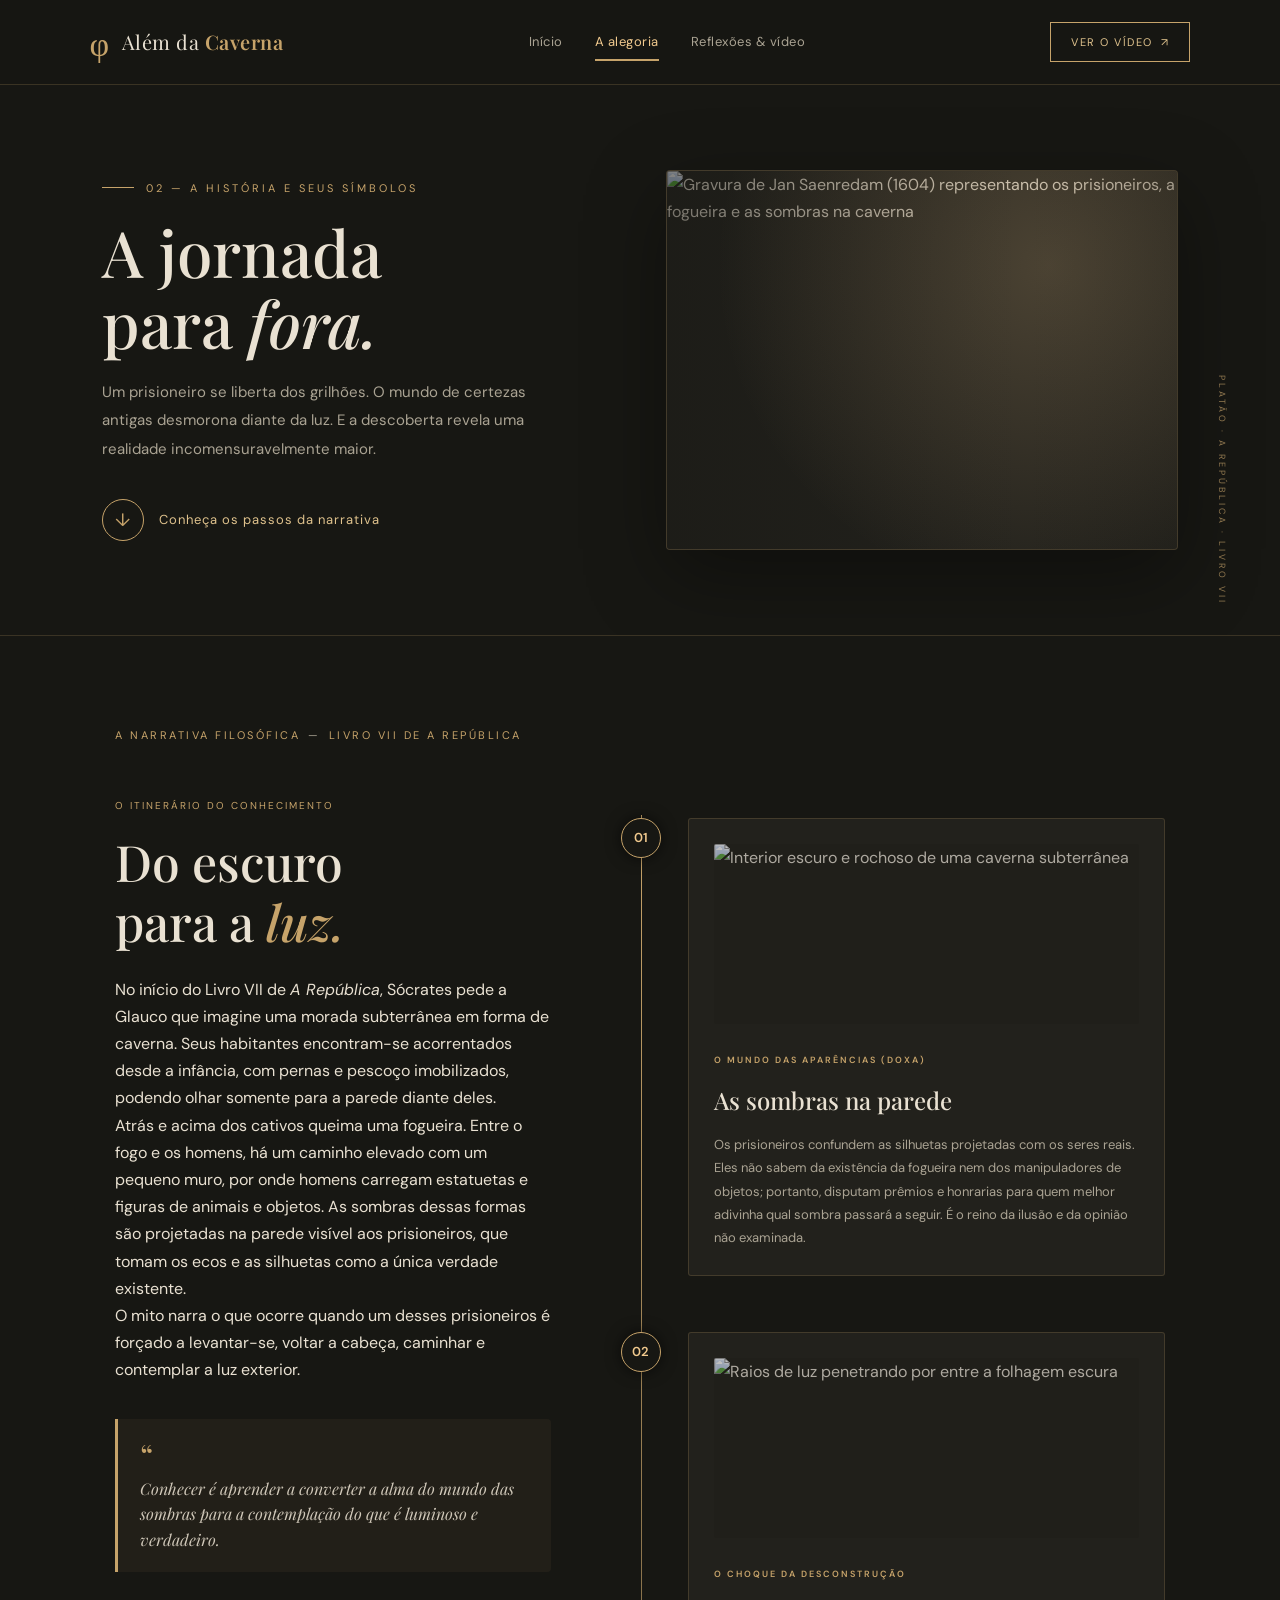
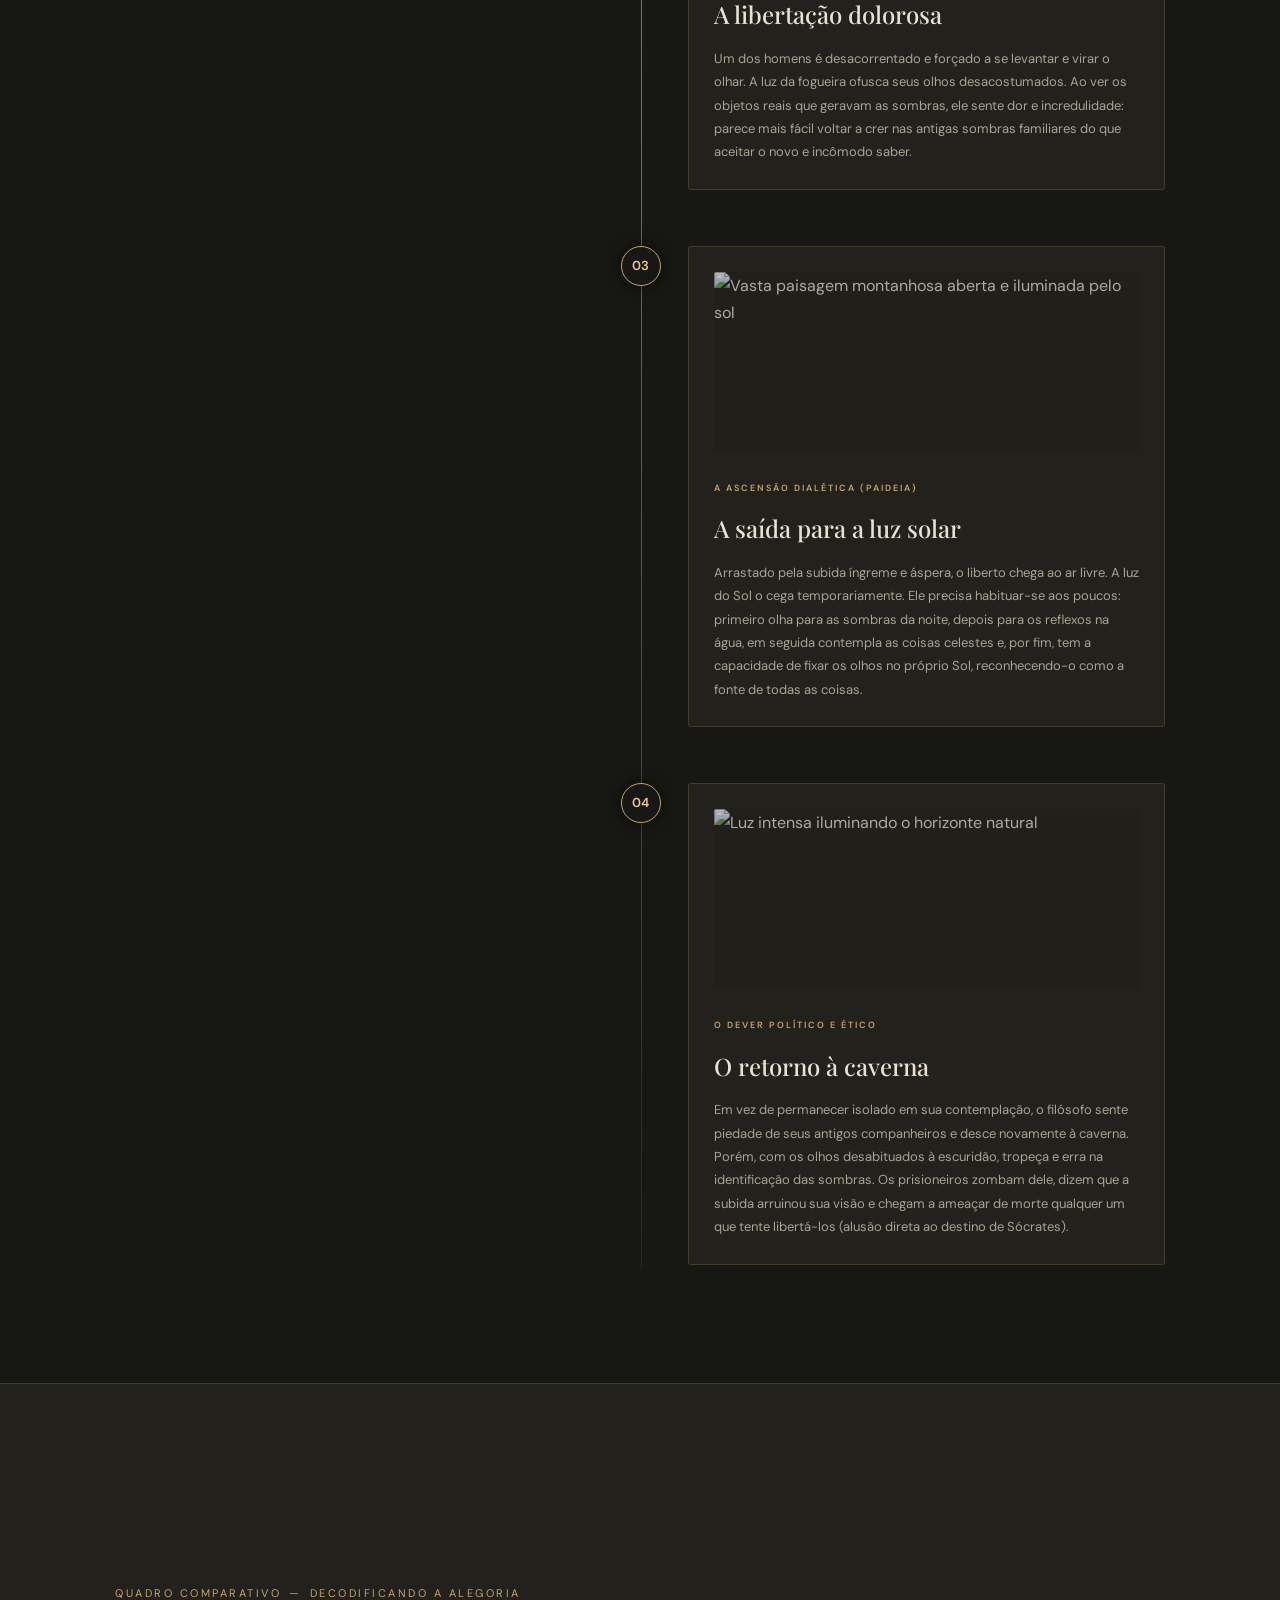
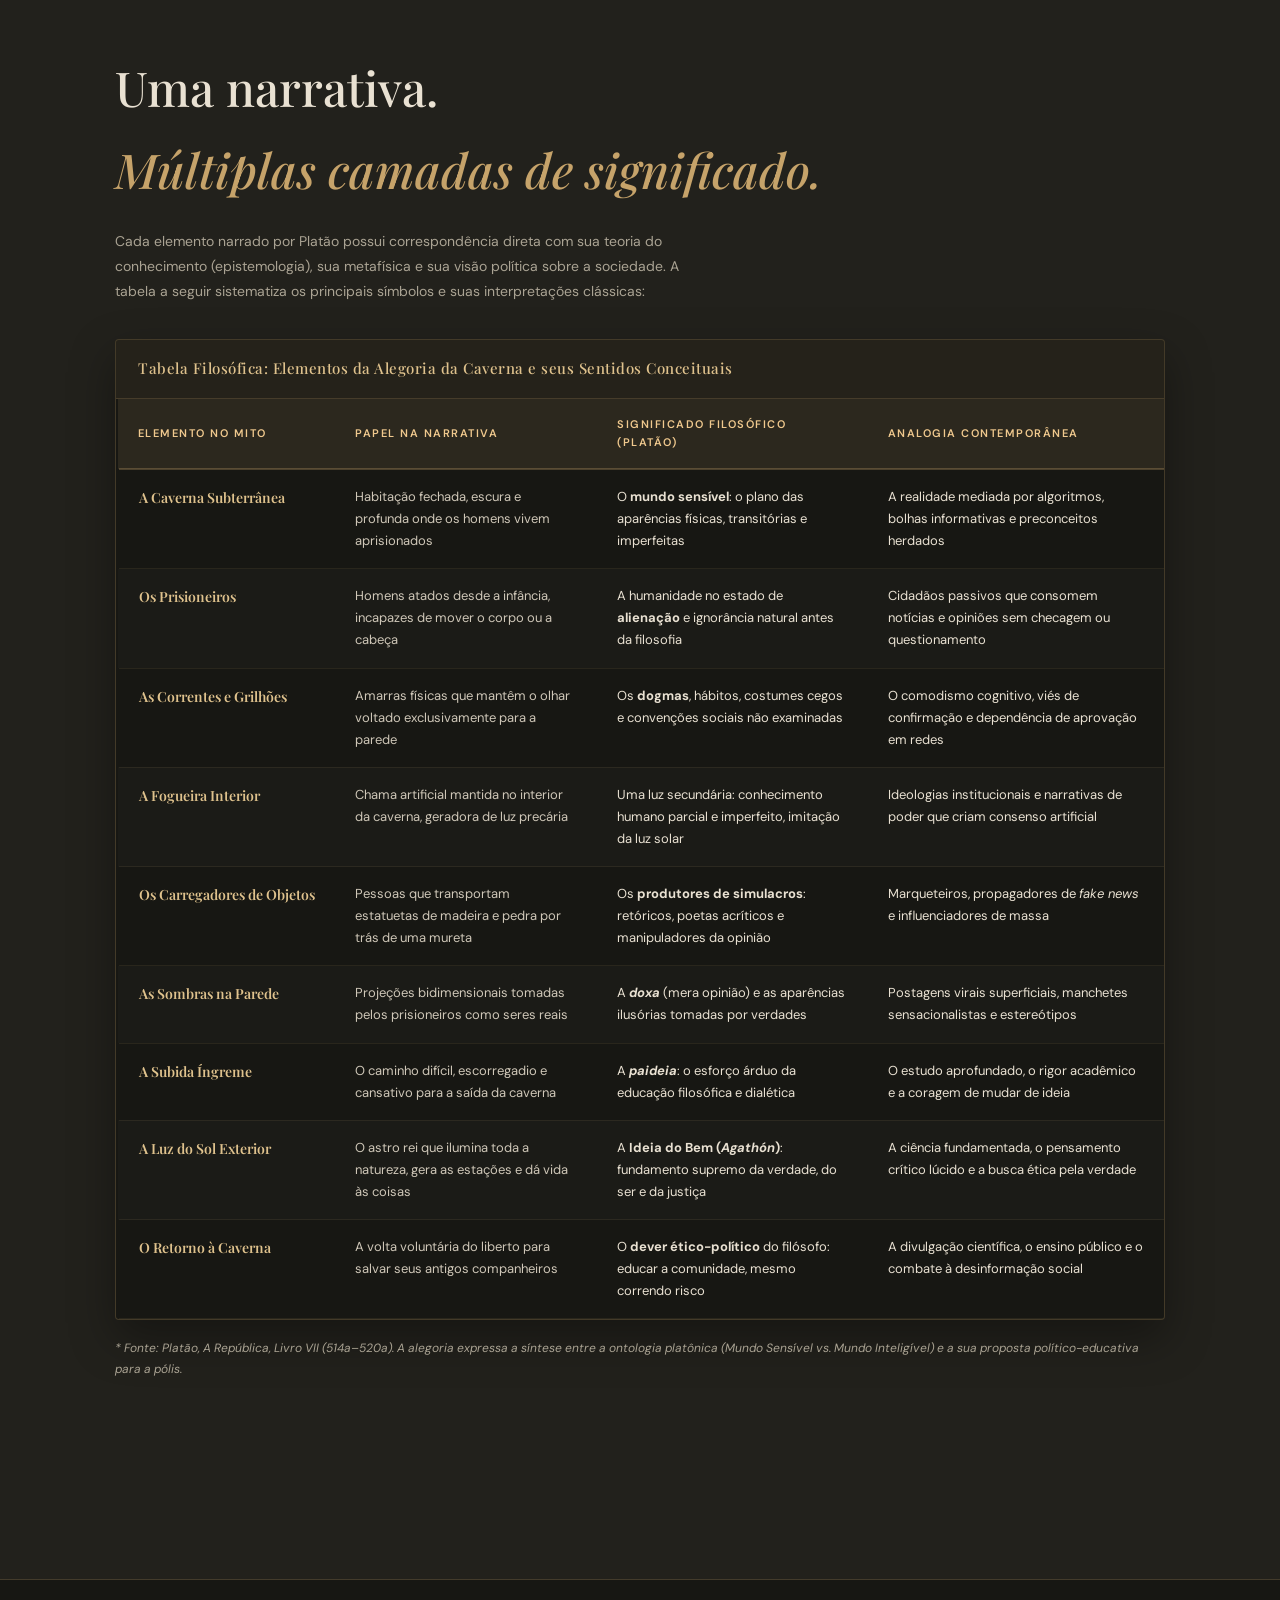
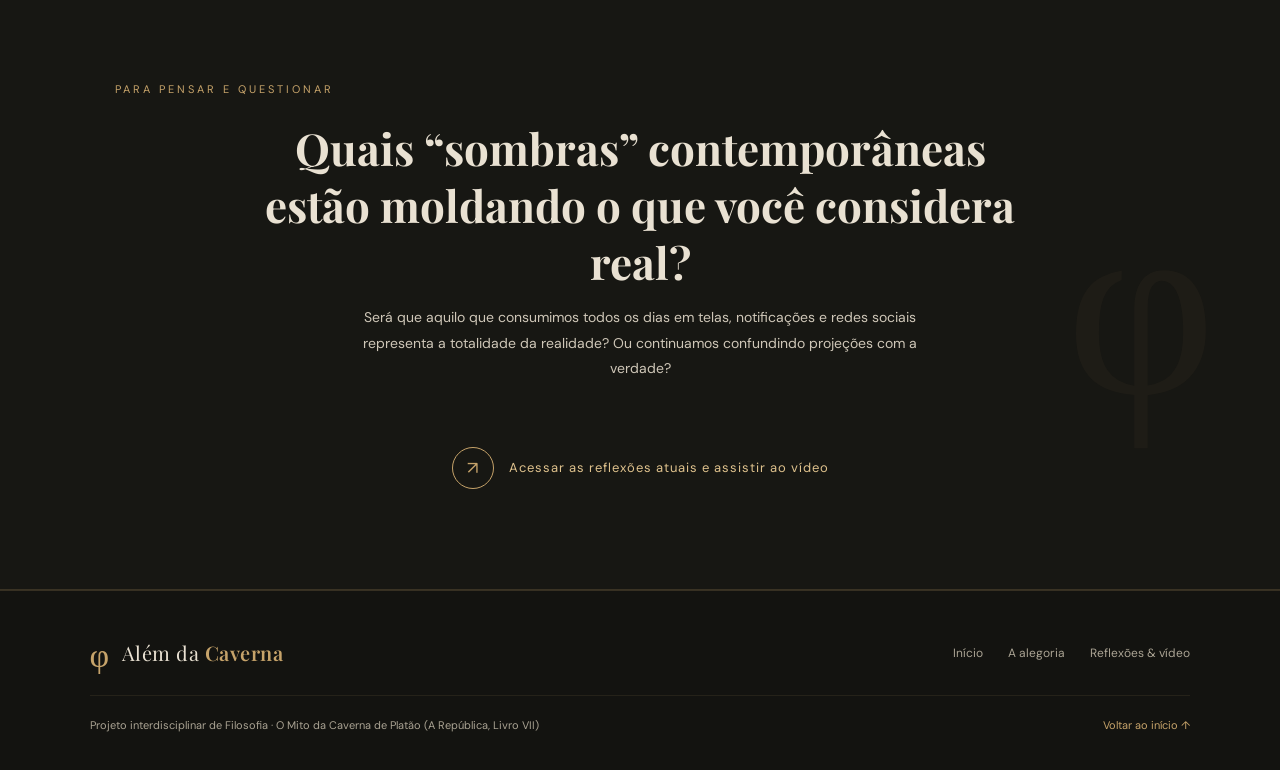
==== commit 8748b133: "Add files via upload" ====
--- a/alegoria.html
+++ b/alegoria.html
@@ -1,4 +1,3 @@
-
 <!doctype html>
 <html lang="pt-BR">
 
@@ -7,32 +6,32 @@
   <meta name="viewport" content="width=device-width, initial-scale=1">
   <meta name="theme-color" content="#171713">
 
-  <meta name="description" content="Conheça os prisioneiros, as sombras e a jornada de saída na Alegoria da Caverna de Platão.">
+  <meta name="description" content="Conheça a narrativa completa da Alegoria da Caverna de Platão, suas etapas e a tabela explicativa com os significados filosóficos dos símbolos.">
 
   <title>A Alegoria — Além da Caverna</title>
 
+  <!-- Google Fonts: Playfair Display & DM Sans -->
   <link rel="preconnect" href="https://fonts.googleapis.com">
   <link rel="preconnect" href="https://fonts.gstatic.com" crossorigin>
-
-  <link href="https://fonts.googleapis.com/css2?family=DM+Sans:wght@400;500;600;700&family=Playfair+Display:ital,wght@0,500;0,600;0,700;1,500;1,600&display=swap" rel="stylesheet">
-
+  <link href="https://fonts.googleapis.com/css2?family=DM+Sans:ital,wght@0,400;0,500;0,600;0,700;1,400&family=Playfair+Display:ital,wght@0,500;0,600;0,700;1,500;1,600&display=swap" rel="stylesheet">
+
+  <!-- Folha de estilo externa -->
   <link rel="stylesheet" href="style.css">
 </head>
 
 <body id="top">
 
   <!-- CABEÇALHO -->
-
   <header class="site-header">
 
-    <a class="brand" href="index.html">
+    <a class="brand" href="index.html" aria-label="Além da Caverna - Página Inicial">
       <span class="brand-mark">φ</span>
       <span>Além da <b>Caverna</b></span>
     </a>
 
     <nav class="main-nav" aria-label="Navegação principal">
       <a href="index.html">Início</a>
-      <a class="active" href="alegoria.html">A alegoria</a>
+      <a class="active" href="alegoria.html" aria-current="page">A alegoria</a>
       <a href="reflexoes.html">Reflexões &amp; vídeo</a>
     </nav>
 
@@ -45,15 +44,14 @@
 
   <main>
 
-    <!-- ABERTURA -->
-
-    <section class="page-hero allegory-hero">
+    <!-- ABERTURA / HERO DA PÁGINA -->
+    <section class="page-hero">
 
       <div class="page-hero-content">
 
         <p class="eyebrow">
           <span class="eyebrow-line"></span>
-          02 — A HISTÓRIA
+          02 — A HISTÓRIA E SEUS SÍMBOLOS
         </p>
 
         <h1>
@@ -62,26 +60,25 @@
         </h1>
 
         <p class="hero-intro">
-          Um prisioneiro se liberta. O mundo que conhecia
-          desmorona. E a luz revela uma realidade muito maior.
+          Um prisioneiro se liberta dos grilhões. O mundo de certezas antigas
+          desmorona diante da luz. E a descoberta revela uma realidade incomensuravelmente maior.
         </p>
 
         <a href="#narrativa" class="round-link">
           <span class="round-icon">↓</span>
-          Conheça a história
+          Conheça os passos da narrativa
         </a>
 
       </div>
 
-      <div class="page-hero-art" role="img" aria-label="Gravura histórica da Alegoria da Caverna">
+      <div class="page-hero-art" role="img" aria-label="Gravura histórica da Alegoria da Caverna por Jan Saenredam">
 
         <img
           src="https://upload.wikimedia.org/wikipedia/commons/1/15/Platon_Cave_Sanraedam_1604.jpg"
-          alt="Gravura de Jan Saenredam representando a Alegoria da Caverna"
+          alt="Gravura de Jan Saenredam (1604) representando os prisioneiros, a fogueira e as sombras na caverna"
         >
 
         <div class="hero-art-overlay"></div>
-
         <span class="beam" aria-hidden="true"></span>
 
       </div>
@@ -91,19 +88,18 @@
     </section>
 
 
-    <!-- INTRODUÇÃO -->
-
+    <!-- NARRATIVA: AS 4 ETAPAS -->
     <section class="story-section section-wrap" id="narrativa">
 
       <div class="section-label">
-        A narrativa <span>—</span> Livro VII de A República
+        A narrativa filosófica <span>—</span> Livro VII de A República
       </div>
 
       <div class="story-grid">
 
-        <div class="story-intro reveal">
-
-          <span class="story-mini-label">A HISTÓRIA COMEÇA AQUI</span>
+        <div class="story-intro">
+
+          <span class="story-mini-label">O ITINERÁRIO DO CONHECIMENTO</span>
 
           <h2>
             Do escuro<br>
@@ -111,39 +107,40 @@
           </h2>
 
           <p class="prose">
-            Platão pede que imaginemos uma caverna subterrânea.
-            Seus habitantes estão acorrentados desde crianças:
-            só podem olhar para uma parede.
+            No início do Livro VII de <i>A República</i>, Sócrates pede a Glauco
+            que imagine uma morada subterrânea em forma de caverna.
+            Seus habitantes encontram-se acorrentados desde a infância,
+            com pernas e pescoço imobilizados, podendo olhar somente para a parede diante deles.
           </p>
 
           <p class="prose">
-            Atrás deles, uma fogueira ilumina objetos carregados
-            por outras pessoas; na parede, aparecem sombras.
-            Para os prisioneiros, aquelas imagens são tudo
-            o que existe.
+            Atrás e acima dos cativos queima uma fogueira. Entre o fogo e os homens,
+            há um caminho elevado com um pequeno muro, por onde homens carregam estatuetas
+            e figuras de animais e objetos. As sombras dessas formas são projetadas na parede
+            visível aos prisioneiros, que tomam os ecos e as silhuetas como a única verdade existente.
           </p>
 
           <p class="prose">
-            A história mostra como é difícil abandonar ideias
-            conhecidas e aprender a olhar de outro jeito.
+            O mito narra o que ocorre quando um desses prisioneiros é forçado a levantar-se,
+            voltar a cabeça, caminhar e contemplar a luz exterior.
           </p>
 
           <div class="story-quote">
             <span>“</span>
             <p>
-              Conhecer é aprender a olhar para além
-              daquilo que parece evidente.
+              Conhecer é aprender a converter a alma do mundo das sombras
+              para a contemplação do que é luminoso e verdadeiro.
             </p>
           </div>
 
         </div>
 
 
-        <!-- ETAPAS -->
-
+        <!-- ETAPAS DETALHADAS -->
         <div class="story-steps">
 
-          <article class="story-step reveal">
+          <!-- ETAPA 01 -->
+          <article class="story-step">
 
             <span class="step-number">01</span>
 
@@ -152,20 +149,20 @@
               <div class="step-image">
                 <img
                   src="https://images.unsplash.com/photo-1518709268805-4e9042af9f23?auto=format&fit=crop&w=900&q=85"
-                  alt="Interior escuro e rochoso de uma caverna"
+                  alt="Interior escuro e rochoso de uma caverna subterrânea"
                   loading="lazy"
                 >
               </div>
 
-              <span class="step-tag">O MUNDO DAS APARÊNCIAS</span>
-
-              <h3>As sombras</h3>
+              <span class="step-tag">O MUNDO DAS APARÊNCIAS (DOXA)</span>
+
+              <h3>As sombras na parede</h3>
 
               <p>
-                Os prisioneiros confundem as sombras com a realidade.
-                Não conhecem a fogueira nem os objetos que as
-                produzem; por isso, as imagens são tudo o que
-                conseguem compreender.
+                Os prisioneiros confundem as silhuetas projetadas com os seres reais.
+                Eles não sabem da existência da fogueira nem dos manipuladores de objetos;
+                portanto, disputam prêmios e honrarias para quem melhor adivinha
+                qual sombra passará a seguir. É o reino da ilusão e da opinião não examinada.
               </p>
 
             </div>
@@ -173,7 +170,8 @@
           </article>
 
 
-          <article class="story-step reveal">
+          <!-- ETAPA 02 -->
+          <article class="story-step">
 
             <span class="step-number">02</span>
 
@@ -182,20 +180,20 @@
               <div class="step-image">
                 <img
                   src="https://images.unsplash.com/photo-1473448912268-2022ce9509d8?auto=format&fit=crop&w=900&q=85"
-                  alt="Luz atravessando uma floresta escura"
+                  alt="Raios de luz penetrando por entre a folhagem escura"
                   loading="lazy"
                 >
               </div>
 
-              <span class="step-tag">O PRIMEIRO CONTATO COM A VERDADE</span>
-
-              <h3>A libertação</h3>
+              <span class="step-tag">O CHOQUE DA DESCONSTRUÇÃO</span>
+
+              <h3>A libertação dolorosa</h3>
 
               <p>
-                Um deles é solto. No início, a luz da fogueira
-                incomoda e ele resiste a acreditar que aquilo
-                que via antes eram apenas aparências.
-                Aprender pode ser desconfortável.
+                Um dos homens é desacorrentado e forçado a se levantar e virar o olhar.
+                A luz da fogueira ofusca seus olhos desacostumados. Ao ver os objetos reais
+                que geravam as sombras, ele sente dor e incredulidade: parece mais fácil
+                voltar a crer nas antigas sombras familiares do que aceitar o novo e incômodo saber.
               </p>
 
             </div>
@@ -203,7 +201,8 @@
           </article>
 
 
-          <article class="story-step reveal">
+          <!-- ETAPA 03 -->
+          <article class="story-step">
 
             <span class="step-number">03</span>
 
@@ -212,20 +211,21 @@
               <div class="step-image">
                 <img
                   src="https://images.unsplash.com/photo-1500530855697-b586d89ba3ee?auto=format&fit=crop&w=900&q=85"
-                  alt="Paisagem aberta iluminada pelo sol"
+                  alt="Vasta paisagem montanhosa aberta e iluminada pelo sol"
                   loading="lazy"
                 >
               </div>
 
-              <span class="step-tag">A DESCOBERTA DO CONHECIMENTO</span>
-
-              <h3>A saída</h3>
+              <span class="step-tag">A ASCENSÃO DIALÉTICA (PAIDEIA)</span>
+
+              <h3>A saída para a luz solar</h3>
 
               <p>
-                Conduzido para fora, o prisioneiro se acostuma
-                aos poucos à claridade: primeiro vê reflexos,
-                depois as coisas e, por fim, o Sol. Aos poucos,
-                entende melhor o mundo que o cerca.
+                Arrastado pela subida íngreme e áspera, o liberto chega ao ar livre.
+                A luz do Sol o cega temporariamente. Ele precisa habituar-se aos poucos:
+                primeiro olha para as sombras da noite, depois para os reflexos na água,
+                em seguida contempla as coisas celestes e, por fim, tem a capacidade
+                de fixar os olhos no próprio Sol, reconhecendo-o como a fonte de todas as coisas.
               </p>
 
             </div>
@@ -233,7 +233,8 @@
           </article>
 
 
-          <article class="story-step reveal">
+          <!-- ETAPA 04 -->
+          <article class="story-step">
 
             <span class="step-number">04</span>
 
@@ -242,21 +243,21 @@
               <div class="step-image">
                 <img
                   src="https://images.unsplash.com/photo-1470770841072-f978cf4d019e?auto=format&fit=crop&w=900&q=85"
-                  alt="Paisagem iluminada por uma luz intensa"
+                  alt="Luz intensa iluminando o horizonte natural"
                   loading="lazy"
                 >
               </div>
 
-              <span class="step-tag">COMPARTILHAR O CONHECIMENTO</span>
-
-              <h3>O retorno</h3>
+              <span class="step-tag">O DEVER POLÍTICO E ÉTICO</span>
+
+              <h3>O retorno à caverna</h3>
 
               <p>
-                Ele volta para contar aos outros o que descobriu.
-                Mas, acostumado à luz, demora a enxergar no escuro
-                — e os prisioneiros duvidam dele. A volta mostra
-                que compartilhar o conhecimento também pode
-                ser um desafio.
+                Em vez de permanecer isolado em sua contemplação, o filósofo sente piedade
+                de seus antigos companheiros e desce novamente à caverna. Porém, com os olhos
+                desabituados à escuridão, tropeça e erra na identificação das sombras.
+                Os prisioneiros zombam dele, dizem que a subida arruinou sua visão e chegam a
+                ameaçar de morte qualquer um que tente libertá-los (alusão direta ao destino de Sócrates).
               </p>
 
             </div>
@@ -270,74 +271,108 @@
     </section>
 
 
-    <!-- INTERPRETAÇÃO DOS SÍMBOLOS -->
-
-    <section class="meaning-section">
+    <!-- TABELA COMPLETA DE SÍMBOLOS E SIGNIFICADOS -->
+    <section class="meaning-section" id="tabela-simbolos">
 
       <div class="section-wrap">
 
         <div class="section-label">
-          Ler os símbolos <span>—</span> O que cada elemento sugere
+          Quadro Comparativo <span>—</span> Decodificando a Alegoria
         </div>
 
         <h2>
-          Uma imagem.<br>
-          <em>Muitas camadas.</em>
+          Uma narrativa.<br>
+          <em>Múltiplas camadas de significado.</em>
         </h2>
 
         <p class="meaning-intro">
-          Cada elemento da caverna representa uma ideia
-          filosófica. Juntos, eles ajudam a compreender
-          a reflexão de Platão sobre conhecimento e realidade.
+          Cada elemento narrado por Platão possui correspondência direta com sua teoria
+          do conhecimento (epistemologia), sua metafísica e sua visão política sobre a sociedade.
+          A tabela a seguir sistematiza os principais símbolos e suas interpretações clássicas:
         </p>
 
 
+        <!-- TABELA HTML -->
         <div class="table-scroll">
 
           <table>
 
             <caption>
-              Elementos da Alegoria da Caverna e seus sentidos filosóficos
+              Tabela Filosófica: Elementos da Alegoria da Caverna e seus Sentidos Conceituais
             </caption>
 
             <thead>
               <tr>
-                <th scope="col">Elemento</th>
-                <th scope="col">Na história</th>
-                <th scope="col">Possível significado</th>
+                <th scope="col">Elemento no Mito</th>
+                <th scope="col">Papel na Narrativa</th>
+                <th scope="col">Significado Filosófico (Platão)</th>
+                <th scope="col">Analogia Contemporânea</th>
               </tr>
             </thead>
 
             <tbody>
 
               <tr>
-                <th scope="row">A caverna</th>
-                <td>O espaço fechado dos prisioneiros</td>
-                <td>Uma visão limitada do mundo e do conhecimento</td>
-              </tr>
-
-              <tr>
-                <th scope="row">As correntes</th>
-                <td>Impedem que olhem para trás</td>
-                <td>Hábitos, crenças e falta de questionamento</td>
-              </tr>
-
-              <tr>
-                <th scope="row">As sombras</th>
-                <td>Imagens projetadas na parede</td>
-                <td>Aparências tomadas como verdades absolutas</td>
-              </tr>
-
-              <tr>
-                <th scope="row">A subida</th>
-                <td>O caminho difícil para fora</td>
-                <td>Educação, reflexão e busca pelo saber</td>
-              </tr>
-
-              <tr>
-                <th scope="row">O Sol</th>
-                <td>A luz mais forte do mundo exterior</td>
-                <td>Conhecimento e compreensão do que é real</td>
+                <th scope="row">A Caverna Subterrânea</th>
+                <td>Habitação fechada, escura e profunda onde os homens vivem aprisionados</td>
+                <td>O <strong>mundo sensível</strong>: o plano das aparências físicas, transitórias e imperfeitas</td>
+                <td>A realidade mediada por algoritmos, bolhas informativas e preconceitos herdados</td>
+              </tr>
+
+              <tr>
+                <th scope="row">Os Prisioneiros</th>
+                <td>Homens atados desde a infância, incapazes de mover o corpo ou a cabeça</td>
+                <td>A humanidade no estado de <strong>alienação</strong> e ignorância natural antes da filosofia</td>
+                <td>Cidadãos passivos que consomem notícias e opiniões sem checagem ou questionamento</td>
+              </tr>
+
+              <tr>
+                <th scope="row">As Correntes e Grilhões</th>
+                <td>Amarras físicas que mantêm o olhar voltado exclusivamente para a parede</td>
+                <td>Os <strong>dogmas</strong>, hábitos, costumes cegos e convenções sociais não examinadas</td>
+                <td>O comodismo cognitivo, viés de confirmação e dependência de aprovação em redes</td>
+              </tr>
+
+              <tr>
+                <th scope="row">A Fogueira Interior</th>
+                <td>Chama artificial mantida no interior da caverna, geradora de luz precária</td>
+                <td>Uma luz secundária: conhecimento humano parcial e imperfeito, imitação da luz solar</td>
+                <td>Ideologias institucionais e narrativas de poder que criam consenso artificial</td>
+              </tr>
+
+              <tr>
+                <th scope="row">Os Carregadores de Objetos</th>
+                <td>Pessoas que transportam estatuetas de madeira e pedra por trás de uma mureta</td>
+                <td>Os <strong>produtores de simulacros</strong>: retóricos, poetas acríticos e manipuladores da opinião</td>
+                <td>Marqueteiros, propagadores de <i>fake news</i> e influenciadores de massa</td>
+              </tr>
+
+              <tr>
+                <th scope="row">As Sombras na Parede</th>
+                <td>Projeções bidimensionais tomadas pelos prisioneiros como seres reais</td>
+                <td>A <strong><i>doxa</i></strong> (mera opinião) e as aparências ilusórias tomadas por verdades</td>
+                <td>Postagens virais superficiais, manchetes sensacionalistas e estereótipos</td>
+              </tr>
+
+              <tr>
+                <th scope="row">A Subida Íngreme</th>
+                <td>O caminho difícil, escorregadio e cansativo para a saída da caverna</td>
+                <td>A <strong><i>paideia</i></strong>: o esforço árduo da educação filosófica e dialética</td>
+                <td>O estudo aprofundado, o rigor acadêmico e a coragem de mudar de ideia</td>
+              </tr>
+
+              <tr>
+                <th scope="row">A Luz do Sol Exterior</th>
+                <td>O astro rei que ilumina toda a natureza, gera as estações e dá vida às coisas</td>
+                <td>A <strong>Ideia do Bem (<i>Agathón</i>)</strong>: fundamento supremo da verdade, do ser e da justiça</td>
+                <td>A ciência fundamentada, o pensamento crítico lúcido e a busca ética pela verdade</td>
+              </tr>
+
+              <tr>
+                <th scope="row">O Retorno à Caverna</th>
+                <td>A volta voluntária do liberto para salvar seus antigos companheiros</td>
+                <td>O <strong>dever ético-político</strong> do filósofo: educar a comunidade, mesmo correndo risco</td>
+                <td>A divulgação científica, o ensino público e o combate à desinformação social</td>
               </tr>
 
             </tbody>
@@ -347,8 +382,7 @@
         </div>
 
         <p class="table-note">
-          A alegoria admite diferentes interpretações; os sentidos
-          acima são uma leitura introdutória, não uma lista fechada.
+          * Fonte: Platão, <i>A República</i>, Livro VII (514a–520a). A alegoria expressa a síntese entre a ontologia platônica (Mundo Sensível vs. Mundo Inteligível) e a sua proposta político-educativa para a pólis.
         </p>
 
       </div>
@@ -356,27 +390,27 @@
     </section>
 
 
-    <!-- REFLEXÃO -->
-
+    <!-- REFLEXÃO FINAL E TRANSIÇÃO -->
     <section class="question-band">
 
       <span class="question-decoration">φ</span>
 
-      <p class="eyebrow">PARA PENSAR</p>
+      <p class="eyebrow">PARA PENSAR E QUESTIONAR</p>
 
       <h2>
-        Quais “sombras” podem influenciar<br>
-        a maneira como vemos o mundo hoje?
+        Quais “sombras” contemporâneas<br>
+        estão moldando o que você considera real?
       </h2>
 
       <p class="question-description">
-        Será que aquilo que vemos na internet, nas notícias
-        e nas redes sociais representa toda a realidade?
+        Será que aquilo que consumimos todos os dias em telas, notificações
+        e redes sociais representa a totalidade da realidade? Ou continuamos
+        confundindo projeções com a verdade?
       </p>
 
       <a class="round-link" href="reflexoes.html">
         <span class="round-icon">↗</span>
-        Leve a pergunta adiante
+        Acessar as reflexões atuais e assistir ao vídeo
       </a>
 
     </section>
@@ -384,49 +418,31 @@
   </main>
 
 
-  <!-- RODAPÉ -->
-
+  <!-- RODAPÉ COMPLETO -->
   <footer class="site-footer">
 
-    <a class="brand" href="index.html">
-      <span class="brand-mark">φ</span>
-      <span>Além da <b>Caverna</b></span>
-    </a>
-
-    <p>
-      Projeto interdisciplinar · Filosofia, Web Design &amp; Multimídia
-    </p>
-
-    <a href="#top">↑ Voltar ao início</a>
+    <div class="footer-top">
+      <a class="brand" href="index.html">
+        <span class="brand-mark">φ</span>
+        <span>Além da <b>Caverna</b></span>
+      </a>
+
+      <nav class="footer-nav" aria-label="Navegação do rodapé">
+        <a href="index.html">Início</a>
+        <a href="alegoria.html">A alegoria</a>
+        <a href="reflexoes.html">Reflexões &amp; vídeo</a>
+      </nav>
+    </div>
+
+    <div class="footer-bottom">
+      <p>
+        Projeto interdisciplinar de Filosofia · O Mito da Caverna de Platão (A República, Livro VII)
+      </p>
+
+      <a href="#top">Voltar ao início ↑</a>
+    </div>
 
   </footer>
-
-
-  <!-- ANIMAÇÕES -->
-
-  <script>
-    const observer = new IntersectionObserver((entries) => {
-
-      entries.forEach(entry => {
-
-        if (entry.isIntersecting) {
-
-          entry.target.classList.add("visible");
-
-          observer.unobserve(entry.target);
-
-        }
-
-      });
-
-    }, {
-      threshold: 0.12
-    });
-
-    document.querySelectorAll(".reveal").forEach(element => {
-      observer.observe(element);
-    });
-  </script>
 
 </body>
 </html>
--- a/style.css
+++ b/style.css
@@ -1,16 +1,30 @@
-
-/* CONFIGURAÇÕES GERAIS */
-
+/* ==========================================================================
+   ALÉM DA CAVERNA — ESTILOS PRINCIPAIS (HTML & CSS PURO)
+   Identidade: Filosófica, Misteriosa e Elegante
+   Paleta: Dourado (#c6a36a) sobre Fundo Noturno (#171713)
+   Tipografia: Playfair Display (Serif) & DM Sans (Sans-serif)
+   ========================================================================== */
+
+/* --------------------------------------------------------------------------
+   1. VARIÁVEIS GLOBAIS E RESET
+   -------------------------------------------------------------------------- */
 :root {
   --bg: #171713;
   --surface: #22211c;
   --surface-light: #2c2921;
   --gold: #c6a36a;
   --gold-light: #dfc28d;
+  --gold-bright: #f0c98e;
   --text: #e9e1d2;
   --muted: #aaa393;
-  --font-title: 'Playfair Display', serif;
-  --font-body: 'DM Sans', sans-serif;
+  --paper-dim: #cfc7b8;
+  --ink: #171713;
+  --ink-soft: #201f1a;
+  --line: rgba(198, 163, 106, 0.2);
+  --line-light: rgba(198, 163, 106, 0.1);
+  --font-title: 'Playfair Display', Georgia, serif;
+  --serif: 'Playfair Display', Georgia, serif;
+  --font-body: 'DM Sans', -apple-system, BlinkMacSystemFont, 'Segoe UI', Roboto, sans-serif;
 }
 
 * {
@@ -28,7 +42,9 @@
   background: var(--bg);
   color: var(--text);
   font-family: var(--font-body);
+  line-height: 1.7;
   overflow-x: hidden;
+  -webkit-font-smoothing: antialiased;
 }
 
 a {
@@ -41,9 +57,15 @@
   width: 100%;
 }
 
-
-/* CABEÇALHO */
-
+/* Acessibilidade de foco */
+:focus-visible {
+  outline: 2px solid var(--gold-bright);
+  outline-offset: 4px;
+}
+
+/* --------------------------------------------------------------------------
+   2. CABEÇALHO E NAVEGAÇÃO
+   -------------------------------------------------------------------------- */
 .site-header {
   width: 100%;
   min-height: 85px;
@@ -53,74 +75,89 @@
   justify-content: space-between;
   gap: 25px;
   background: rgba(23, 23, 19, 0.94);
-  border-bottom: 1px solid rgba(198, 163, 106, 0.13);
+  border-bottom: 1px solid var(--line);
   position: sticky;
   top: 0;
   z-index: 100;
   backdrop-filter: blur(15px);
+  -webkit-backdrop-filter: blur(15px);
+  transition: background 0.3s ease;
 }
 
 .brand {
   display: flex;
   align-items: center;
-  gap: 11px;
-  font-family: var(--font-title);
-  font-size: 19px;
+  gap: 12px;
+  font-family: var(--font-title);
+  font-size: 20px;
+  color: var(--text);
+  letter-spacing: 0.5px;
 }
 
 .brand b {
   color: var(--gold);
+  font-weight: 600;
 }
 
 .brand-mark {
   color: var(--gold);
-  font-size: 35px;
+  font-size: 34px;
+  line-height: 1;
 }
 
 .main-nav {
   display: flex;
-  gap: 35px;
+  align-items: center;
+  gap: 32px;
 }
 
 .main-nav a {
-  font-size: 12px;
-  color: var(--muted);
-  transition: 0.3s;
+  font-size: 13px;
+  color: var(--muted);
+  letter-spacing: 0.5px;
   position: relative;
+  padding: 6px 0;
+  transition: color 0.3s ease;
 }
 
 .main-nav a:hover,
 .main-nav a.active {
-  color: var(--gold-light);
+  color: var(--gold-bright);
 }
 
 .main-nav a.active::after {
   content: "";
   position: absolute;
   width: 100%;
-  height: 1px;
+  height: 2px;
   background: var(--gold);
   left: 0;
-  bottom: -9px;
+  bottom: -2px;
 }
 
 .header-cta {
+  display: inline-flex;
+  align-items: center;
+  gap: 8px;
   border: 1px solid var(--gold);
-  padding: 12px 20px;
+  padding: 10px 20px;
   font-size: 11px;
-  letter-spacing: 1px;
+  letter-spacing: 1.5px;
+  text-transform: uppercase;
   color: var(--gold-light);
-  transition: 0.3s;
+  background: transparent;
+  transition: all 0.3s ease;
 }
 
 .header-cta:hover {
   background: var(--gold);
-  color: var(--bg);
-}
-
-
-/* HERO */
-
+  color: var(--ink);
+  transform: translateY(-2px);
+}
+
+/* --------------------------------------------------------------------------
+   3. HERO PRINCIPAL (INDEX.HTML)
+   -------------------------------------------------------------------------- */
 .hero {
   min-height: 680px;
   padding: 90px 9%;
@@ -138,103 +175,111 @@
 
 .eyebrow {
   color: var(--gold);
-  font-size: 10px;
+  font-size: 11px;
   letter-spacing: 3px;
+  text-transform: uppercase;
   display: flex;
   align-items: center;
   gap: 12px;
+  margin-bottom: 20px;
 }
 
 .eyebrow-line {
   height: 1px;
-  width: 30px;
+  width: 32px;
   background: var(--gold);
 }
 
 .hero h1 {
   font-family: var(--font-title);
-  font-size: clamp(48px, 6vw, 79px);
+  font-size: clamp(44px, 5.5vw, 76px);
   line-height: 1.08;
   font-weight: 500;
-  margin: 35px 0 25px;
+  margin: 20px 0 24px;
 }
 
 .hero h1 em,
-h2 em {
-  color: var(--gold);
+h2 em,
+h3 em {
+  color: var(--gold);
+  font-style: italic;
   font-weight: 500;
 }
 
 .hero-intro {
   color: var(--muted);
-  font-size: 14px;
+  font-size: 15px;
   line-height: 1.9;
-  max-width: 400px;
+  max-width: 440px;
 }
 
 .round-link {
-  margin-top: 38px;
+  margin-top: 36px;
   display: inline-flex;
   align-items: center;
   gap: 15px;
-  font-size: 12px;
+  font-size: 13px;
   letter-spacing: 1px;
   color: var(--gold-light);
-  transition: 0.3s;
+  transition: transform 0.3s ease, color 0.3s ease;
 }
 
 .round-link:hover {
-  transform: translateX(7px);
+  transform: translateX(6px);
+  color: var(--gold-bright);
 }
 
 .round-icon {
   border: 1px solid var(--gold);
-  width: 43px;
-  height: 43px;
+  width: 42px;
+  height: 42px;
   display: grid;
   place-items: center;
   border-radius: 50%;
-  font-size: 19px;
+  font-size: 18px;
+  color: var(--gold);
+  transition: background 0.3s ease, color 0.3s ease;
+}
+
+.round-link:hover .round-icon {
+  background: var(--gold);
+  color: var(--ink);
 }
 
 .hero-note {
   display: flex;
   align-items: center;
   gap: 15px;
-  margin-top: 65px;
-  font-size: 11px;
+  margin-top: 55px;
+  font-size: 12px;
   line-height: 1.7;
   color: var(--muted);
 }
 
 .note-star {
   color: var(--gold);
-  font-size: 28px;
-}
-
-
-/* IMAGEM PRINCIPAL */
+  font-size: 26px;
+  line-height: 1;
+}
 
 .hero-art {
   height: 510px;
   position: relative;
   overflow: hidden;
-  border-radius: 3px;
+  border-radius: 4px;
   background: #29251e;
+  border: 1px solid var(--line);
+  box-shadow: 0 25px 80px rgba(0, 0, 0, 0.4);
 }
 
 .hero-image {
   position: absolute;
   inset: 0;
   background:
-    linear-gradient(
-      0deg,
-      rgba(23, 23, 19, 0.75),
-      transparent 55%
-    ),
+    linear-gradient(0deg, rgba(23, 23, 19, 0.8), transparent 55%),
     url("https://images.unsplash.com/photo-1473448912268-2022ce9509d8?auto=format&fit=crop&w=1400&q=90")
     center / cover;
-  animation: imageZoom 18s ease-in-out infinite alternate;
+  animation: imageZoom 20s ease-in-out infinite alternate;
 }
 
 .art-overlay {
@@ -244,29 +289,31 @@
     110deg,
     rgba(23, 23, 19, 0.35),
     transparent,
-    rgba(198, 163, 106, 0.12)
+    rgba(198, 163, 106, 0.15)
   );
 }
 
 .art-text {
   position: absolute;
-  bottom: 30px;
-  left: 30px;
-  right: 30px;
+  bottom: 25px;
+  left: 25px;
+  right: 25px;
   display: flex;
   justify-content: space-between;
   font-size: 9px;
   letter-spacing: 2px;
-  color: white;
+  color: #fff;
+  z-index: 2;
 }
 
 .art-decoration {
   position: absolute;
-  top: 25px;
-  right: 30px;
-  font-family: var(--font-title);
-  font-size: 65px;
-  color: rgba(223, 194, 141, 0.7);
+  top: 20px;
+  right: 25px;
+  font-family: var(--font-title);
+  font-size: 60px;
+  color: rgba(223, 194, 141, 0.5);
+  line-height: 1;
 }
 
 .hero-index {
@@ -275,24 +322,177 @@
   bottom: 35px;
   font-size: 12px;
   color: var(--gold);
+  letter-spacing: 2px;
 }
 
 .hero-index span {
   color: var(--muted);
 }
 
-
-/* INTRODUÇÃO */
-
+/* --------------------------------------------------------------------------
+   4. HERO DAS SUBPÁGINAS (ALEGORIA & REFLEXÕES)
+   -------------------------------------------------------------------------- */
+.page-hero {
+  min-height: 520px;
+  padding: 85px 8%;
+  display: flex;
+  align-items: center;
+  justify-content: space-between;
+  gap: 50px;
+  position: relative;
+  overflow: hidden;
+  border-bottom: 1px solid var(--line);
+}
+
+.page-hero-content {
+  max-width: 560px;
+  position: relative;
+  z-index: 2;
+}
+
+.page-hero-content h1 {
+  font-family: var(--font-title);
+  font-size: clamp(40px, 5vw, 68px);
+  line-height: 1.1;
+  font-weight: 500;
+  margin: 15px 0 20px;
+}
+
+.page-hero-art {
+  position: relative;
+  width: 40vw;
+  max-width: 520px;
+  height: 380px;
+  overflow: hidden;
+  border-radius: 4px;
+  border: 1px solid var(--line);
+  box-shadow: 0 25px 80px rgba(0, 0, 0, 0.35);
+  background: var(--surface);
+  flex-shrink: 0;
+}
+
+.page-hero-art img {
+  width: 100%;
+  height: 100%;
+  object-fit: cover;
+  filter: brightness(0.85);
+  transition: transform 1.2s ease, filter 1.2s ease;
+}
+
+.page-hero-art:hover img {
+  transform: scale(1.05);
+  filter: brightness(1);
+}
+
+.hero-art-overlay {
+  position: absolute;
+  inset: 0;
+  background: linear-gradient(
+    90deg,
+    rgba(23, 23, 19, 0.45),
+    transparent 70%,
+    rgba(23, 23, 19, 0.25)
+  );
+}
+
+.beam {
+  position: absolute;
+  inset: 0;
+  background: radial-gradient(circle at 75% 25%, rgba(240, 201, 142, 0.2), transparent 70%);
+  pointer-events: none;
+}
+
+.hero-side-text {
+  position: absolute;
+  bottom: 30px;
+  right: 4vw;
+  writing-mode: vertical-rl;
+  color: var(--gold);
+  font-size: 9px;
+  letter-spacing: 3px;
+  opacity: 0.7;
+}
+
+/* Arte vetorial abstrata da página de reflexões */
+.reflection-hero-art {
+  position: relative;
+  width: 38vw;
+  max-width: 480px;
+  height: 380px;
+  overflow: hidden;
+  background: radial-gradient(
+    ellipse at 55% 45%,
+    #d8ae72 0,
+    #806044 20%,
+    #383126 48%,
+    #171713 80%
+  );
+  border: 1px solid var(--line);
+  box-shadow: 0 25px 80px rgba(0, 0, 0, 0.35);
+  border-radius: 4px;
+  flex-shrink: 0;
+}
+
+.reflection-light {
+  position: absolute;
+  top: 15%;
+  left: 35%;
+  width: 55%;
+  height: 65%;
+  border-radius: 50%;
+  background: #edc98f;
+  filter: blur(65px);
+  opacity: 0.45;
+  animation: reflectionGlow 5s ease-in-out infinite alternate;
+}
+
+.reflection-circle {
+  position: absolute;
+  top: 25%;
+  left: 43%;
+  width: 120px;
+  height: 120px;
+  border: 1px solid rgba(255, 229, 185, 0.65);
+  border-radius: 50%;
+  box-shadow: 0 0 65px rgba(240, 201, 142, 0.25);
+}
+
+.reflection-shadow {
+  position: absolute;
+  bottom: -5%;
+  left: -10%;
+  width: 120%;
+  height: 55%;
+  background: linear-gradient(145deg, #28271f, #11110e);
+  clip-path: polygon(0 65%, 20% 25%, 40% 65%, 60% 18%, 80% 58%, 100% 30%, 100% 100%, 0 100%);
+}
+
+.reflection-art-label {
+  position: absolute;
+  z-index: 2;
+  bottom: 20px;
+  left: 20px;
+  color: #e8d4b5;
+  font-size: 9px;
+  letter-spacing: 2px;
+}
+
+/* --------------------------------------------------------------------------
+   5. SEÇÕES DE CONTEÚDO E TEXTO
+   -------------------------------------------------------------------------- */
 .section-wrap {
-  padding: 110px 10%;
+  padding: 100px 9%;
 }
 
 .section-label {
-  font-size: 10px;
-  letter-spacing: 2px;
-  color: var(--gold);
-  margin-bottom: 55px;
+  font-size: 11px;
+  letter-spacing: 2.5px;
+  text-transform: uppercase;
+  color: var(--gold);
+  margin-bottom: 45px;
+  display: flex;
+  align-items: center;
+  gap: 8px;
 }
 
 .section-label span {
@@ -302,120 +502,134 @@
 .intro-grid {
   display: grid;
   grid-template-columns: 1fr 1fr;
-  gap: 100px;
+  gap: 80px;
+  align-items: start;
 }
 
 .intro-grid h2,
 .concept-heading h2,
-.next-section h2 {
-  font-family: var(--font-title);
-  font-size: clamp(35px, 4vw, 52px);
+.next-section h2,
+.story-intro h2,
+.reflection-intro h2 {
+  font-family: var(--font-title);
+  font-size: clamp(34px, 4vw, 50px);
   line-height: 1.2;
   font-weight: 500;
 }
 
 .prose p {
   color: var(--muted);
+  font-size: 14px;
+  line-height: 1.9;
+  margin-bottom: 20px;
+}
+
+.text-link {
+  display: inline-flex;
+  align-items: center;
+  gap: 8px;
+  color: var(--gold-light);
+  margin-top: 15px;
   font-size: 13px;
-  line-height: 2;
-  margin-bottom: 20px;
-}
-
-.text-link {
-  display: inline-block;
-  color: var(--gold);
-  margin-top: 15px;
-  font-size: 12px;
   border-bottom: 1px solid var(--gold);
-  padding-bottom: 7px;
-}
-
-.text-link span {
-  margin-left: 12px;
-}
-
-
-/* GALERIA */
-
+  padding-bottom: 5px;
+  transition: all 0.3s ease;
+}
+
+.text-link:hover {
+  color: #fff;
+  border-color: #fff;
+  transform: translateX(4px);
+}
+
+/* --------------------------------------------------------------------------
+   6. GALERIA DE IMAGENS (INDEX.HTML)
+   -------------------------------------------------------------------------- */
 .image-strip {
   display: grid;
-  grid-template-columns: 1fr 1fr 1fr;
-  gap: 12px;
+  grid-template-columns: repeat(3, 1fr);
+  gap: 16px;
   padding: 0 7%;
 }
 
 .image-strip figure {
   overflow: hidden;
   background: var(--surface);
+  border: 1px solid var(--line);
+  border-radius: 3px;
 }
 
 .image-strip img {
   height: 290px;
   object-fit: cover;
-  filter: brightness(0.78);
-  transition: 0.6s;
+  filter: brightness(0.8);
+  transition: transform 0.7s ease, filter 0.7s ease;
 }
 
 .image-strip figure:hover img {
-  transform: scale(1.06);
+  transform: scale(1.05);
   filter: brightness(1);
 }
 
 .image-strip figcaption {
-  padding: 17px;
-  font-size: 10px;
-  color: var(--muted);
+  padding: 16px;
+  font-size: 11px;
+  color: var(--muted);
+  background: var(--surface);
 }
 
 .image-strip figcaption span {
   color: var(--gold);
   margin-right: 8px;
+  font-weight: 600;
 }
 
 .image-strip figcaption a {
   color: var(--gold-light);
-}
-
-
-/* CONCEITOS */
-
+  border-bottom: 1px dotted var(--gold);
+}
+
+/* --------------------------------------------------------------------------
+   7. CARDS DE CONCEITO (INDEX.HTML)
+   -------------------------------------------------------------------------- */
 .concept-section {
-  padding-top: 130px;
-  padding-bottom: 130px;
+  padding-top: 110px;
+  padding-bottom: 110px;
 }
 
 .concept-heading {
   display: flex;
   justify-content: space-between;
-  align-items: end;
+  align-items: flex-end;
   gap: 30px;
-  margin-bottom: 55px;
+  margin-bottom: 50px;
 }
 
 .concept-heading p {
-  max-width: 320px;
-  color: var(--muted);
-  font-size: 13px;
-  line-height: 1.9;
+  max-width: 360px;
+  color: var(--muted);
+  font-size: 14px;
+  line-height: 1.8;
 }
 
 .concept-grid {
   display: grid;
   grid-template-columns: repeat(3, 1fr);
-  gap: 15px;
+  gap: 20px;
 }
 
 .concept-card {
   background: var(--surface);
-  border: 1px solid rgba(198, 163, 106, 0.13);
+  border: 1px solid var(--line);
+  border-radius: 3px;
   padding: 35px 30px;
   min-height: 300px;
   position: relative;
-  transition: 0.4s;
+  transition: transform 0.35s ease, border-color 0.35s ease;
 }
 
 .concept-card:hover {
-  transform: translateY(-8px);
+  transform: translateY(-6px);
   border-color: var(--gold);
 }
 
@@ -425,77 +639,759 @@
 }
 
 .concept-number {
-  font-size: 10px;
+  font-size: 11px;
   color: var(--gold);
   letter-spacing: 2px;
 }
 
 .concept-symbol {
-  font-size: 38px;
-  color: var(--gold);
-  margin: 30px 0 20px;
+  font-size: 36px;
+  color: var(--gold);
+  margin: 25px 0 15px;
 }
 
 .concept-card h3 {
   font-family: var(--font-title);
-  font-size: 25px;
+  font-size: 24px;
   font-weight: 500;
-  margin-bottom: 13px;
+  margin-bottom: 12px;
 }
 
 .concept-card p {
   color: var(--muted);
+  font-size: 13px;
+  line-height: 1.8;
+  margin-bottom: 25px;
+}
+
+.concept-card a {
   font-size: 12px;
-  line-height: 1.9;
-  margin-bottom: 25px;
-}
-
-.concept-card a {
-  font-size: 11px;
   color: var(--gold-light);
-}
-
-
-/* FRASE */
-
+  display: inline-flex;
+  align-items: center;
+  gap: 5px;
+  transition: transform 0.3s ease;
+}
+
+.concept-card a:hover {
+  transform: translateX(4px);
+  color: var(--gold-bright);
+}
+
+/* --------------------------------------------------------------------------
+   8. CITAÇÃO FILOSÓFICA (QUOTE BAND)
+   -------------------------------------------------------------------------- */
 .quote-band {
-  padding: 100px 10%;
+  padding: 95px 10%;
   text-align: center;
   background:
-    linear-gradient(
-      rgba(23, 23, 19, 0.85),
-      rgba(23, 23, 19, 0.92)
-    ),
+    linear-gradient(rgba(23, 23, 19, 0.88), rgba(23, 23, 19, 0.94)),
     url("https://images.unsplash.com/photo-1470770841072-f978cf4d019e?auto=format&fit=crop&w=1600&q=85")
     center / cover;
-  border-top: 1px solid rgba(198, 163, 106, 0.2);
-  border-bottom: 1px solid rgba(198, 163, 106, 0.2);
+  border-top: 1px solid var(--line);
+  border-bottom: 1px solid var(--line);
 }
 
 .quote-mark {
   font-family: var(--font-title);
-  font-size: 75px;
-  color: var(--gold);
+  font-size: 70px;
+  color: var(--gold);
+  line-height: 1;
+  display: block;
+  margin-bottom: 10px;
 }
 
 .quote-band blockquote {
-  max-width: 800px;
-  margin: 0 auto 25px;
-  font-family: var(--font-title);
-  font-size: clamp(25px, 4vw, 43px);
+  max-width: 820px;
+  margin: 0 auto 20px;
+  font-family: var(--font-title);
+  font-size: clamp(24px, 3.8vw, 40px);
   line-height: 1.4;
   font-style: italic;
+  color: var(--text);
 }
 
 .quote-band p {
+  font-size: 11px;
+  color: var(--muted);
+  letter-spacing: 1.5px;
+  text-transform: uppercase;
+}
+
+/* --------------------------------------------------------------------------
+   9. NARRATIVA E ETAPAS (ALEGORIA.HTML)
+   -------------------------------------------------------------------------- */
+.story-section {
+  padding-top: 90px;
+  padding-bottom: 90px;
+}
+
+.story-grid {
+  display: grid;
+  grid-template-columns: 1fr 1.25fr;
+  gap: 70px;
+  align-items: start;
+}
+
+.story-intro {
+  position: sticky;
+  top: 120px;
+}
+
+.story-mini-label {
+  display: inline-block;
+  margin-bottom: 18px;
+  color: var(--gold);
   font-size: 10px;
-  color: var(--muted);
+  letter-spacing: 2px;
+  text-transform: uppercase;
+}
+
+.story-intro h2 {
+  margin-bottom: 24px;
+}
+
+.story-quote {
+  margin-top: 35px;
+  padding: 20px 22px;
+  border-left: 3px solid var(--gold);
+  background: rgba(215, 173, 114, 0.06);
+  border-radius: 0 4px 4px 0;
+}
+
+.story-quote span {
+  color: var(--gold);
+  font-family: var(--font-title);
+  font-size: 32px;
+  line-height: 1;
+  display: block;
+}
+
+.story-quote p {
+  color: var(--paper-dim);
+  font-family: var(--font-title);
+  font-style: italic;
+  font-size: 16px;
+  line-height: 1.6;
+  margin: 5px 0 0;
+}
+
+.story-steps {
+  position: relative;
+}
+
+.story-steps::before {
+  content: "";
+  position: absolute;
+  left: 20px;
+  top: 25px;
+  bottom: 25px;
+  width: 1px;
+  background: linear-gradient(var(--gold), rgba(215, 173, 114, 0.1));
+}
+
+.story-step {
+  position: relative;
+  display: grid;
+  grid-template-columns: 42px 1fr;
+  gap: 25px;
+  align-items: start;
+  padding: 28px 0;
+}
+
+.step-number {
+  position: relative;
+  z-index: 1;
+  display: grid;
+  place-items: center;
+  width: 40px;
+  height: 40px;
+  border: 1px solid var(--gold);
+  border-radius: 50%;
+  background: var(--ink);
+  color: var(--gold-bright);
+  font-size: 13px;
+  font-weight: 600;
+  box-shadow: 0 0 15px rgba(0, 0, 0, 0.6);
+}
+
+.step-content {
+  min-width: 0;
+  background: var(--surface);
+  border: 1px solid var(--line);
+  padding: 25px;
+  border-radius: 3px;
+  transition: border-color 0.3s ease;
+}
+
+.story-step:hover .step-content {
+  border-color: rgba(198, 163, 106, 0.45);
+}
+
+.step-image {
+  height: 180px;
+  margin-bottom: 20px;
+  overflow: hidden;
+  background: var(--ink-soft);
+  border-radius: 2px;
+}
+
+.step-image img {
+  width: 100%;
+  height: 100%;
+  object-fit: cover;
+  filter: brightness(0.75) saturate(0.8);
+  transition: transform 0.7s ease, filter 0.7s ease;
+}
+
+.story-step:hover .step-image img {
+  transform: scale(1.05);
+  filter: brightness(0.95) saturate(1);
+}
+
+.step-tag {
+  display: inline-block;
+  color: var(--gold);
+  font-size: 9px;
+  letter-spacing: 2px;
+  text-transform: uppercase;
+  font-weight: 600;
+  margin-bottom: 6px;
+}
+
+.step-content h3 {
+  margin: 6px 0 12px;
+  font-size: 24px;
+  font-family: var(--font-title);
+  font-weight: 500;
+  color: var(--text);
+}
+
+.step-content p {
+  color: var(--muted);
+  font-size: 13px;
+  line-height: 1.8;
+  margin: 0;
+}
+
+/* --------------------------------------------------------------------------
+   10. TABELA DE SÍMBOLOS E SIGNIFICADOS (ALEGORIA.HTML)
+   -------------------------------------------------------------------------- */
+.meaning-section {
+  padding: 100px 0;
+  background: var(--surface);
+  border-top: 1px solid var(--line);
+  border-bottom: 1px solid var(--line);
+}
+
+.meaning-section h2 {
+  font-family: var(--font-title);
+  font-size: clamp(32px, 4vw, 48px);
+  margin-top: 15px;
+  font-weight: 500;
+}
+
+.meaning-intro {
+  max-width: 600px;
+  margin: 18px 0 35px;
+  color: var(--muted);
+  font-size: 14px;
+  line-height: 1.8;
+}
+
+.table-scroll {
+  width: 100%;
+  overflow-x: auto;
+  margin: 25px 0 15px;
+  border: 1px solid rgba(198, 163, 106, 0.25);
+  border-radius: 4px;
+  background: var(--bg);
+  box-shadow: 0 18px 45px rgba(0, 0, 0, 0.35);
+}
+
+.meaning-section table {
+  width: 100%;
+  border-collapse: collapse;
+  text-align: left;
+  font-size: 13px;
+  min-width: 640px;
+}
+
+.meaning-section caption {
+  padding: 16px 22px;
+  text-align: left;
+  font-family: var(--font-title);
+  font-size: 15px;
+  font-weight: 500;
+  color: var(--gold-light);
+  background: rgba(198, 163, 106, 0.08);
+  border-bottom: 1px solid var(--line);
+  letter-spacing: 0.5px;
+}
+
+.meaning-section thead th {
+  background: rgba(198, 163, 106, 0.12);
+  color: var(--gold-bright);
+  font-size: 11px;
+  text-transform: uppercase;
+  letter-spacing: 1.5px;
+  padding: 16px 20px;
+  border-bottom: 2px solid rgba(198, 163, 106, 0.3);
+  font-weight: 600;
+}
+
+.meaning-section tbody th,
+.meaning-section tbody td {
+  padding: 16px 20px;
+  border-bottom: 1px solid rgba(198, 163, 106, 0.1);
+  line-height: 1.7;
+  vertical-align: top;
+}
+
+.meaning-section tbody th {
+  color: var(--gold-light);
+  font-family: var(--font-title);
+  font-size: 14px;
+  font-weight: 600;
+  white-space: nowrap;
+  border-left: 3px solid transparent;
+  transition: border-color 0.25s, color 0.25s;
+}
+
+.meaning-section tbody td {
+  color: var(--text);
+  font-size: 13px;
+}
+
+.meaning-section tbody td:first-of-type {
+  color: var(--paper-dim);
+}
+
+.meaning-section tbody tr:nth-child(even) {
+  background: rgba(255, 255, 255, 0.015);
+}
+
+.meaning-section tbody tr:hover {
+  background: rgba(198, 163, 106, 0.08);
+}
+
+.meaning-section tbody tr:hover th {
+  border-left-color: var(--gold);
+  color: var(--gold-bright);
+}
+
+.table-note {
+  font-size: 12px;
+  color: var(--muted);
+  margin-top: 18px;
+  line-height: 1.7;
+  font-style: italic;
+}
+
+/* --------------------------------------------------------------------------
+   11. SEÇÃO DE PERGUNTA / REFLEXÃO FINAL (QUESTION BAND)
+   -------------------------------------------------------------------------- */
+.question-band {
+  position: relative;
+  overflow: hidden;
+  padding: 100px 9%;
+  text-align: center;
+  border-bottom: 1px solid var(--line);
+}
+
+.question-decoration {
+  position: absolute;
+  right: 5%;
+  top: 50%;
+  transform: translateY(-50%);
+  font-family: var(--font-title);
+  font-size: 260px;
+  color: rgba(215, 173, 114, 0.035);
+  pointer-events: none;
+  line-height: 1;
+}
+
+.question-band > *:not(.question-decoration) {
+  position: relative;
+  z-index: 1;
+}
+
+.question-band h2 {
+  font-family: var(--font-title);
+  font-size: clamp(28px, 4vw, 44px);
+  line-height: 1.3;
+  margin: 15px auto;
+  max-width: 750px;
+}
+
+.question-description {
+  max-width: 580px;
+  margin: 15px auto 30px;
+  color: var(--paper-dim);
+  font-size: 14px;
+  line-height: 1.8;
+}
+
+/* --------------------------------------------------------------------------
+   12. CARDS DE REFLEXÕES CONTEMPORÂNEAS (REFLEXOES.HTML)
+   -------------------------------------------------------------------------- */
+.reflection-section {
+  padding-top: 90px;
+  padding-bottom: 90px;
+}
+
+.reflection-intro {
+  max-width: 700px;
+  margin-bottom: 45px;
+}
+
+.reflection-intro p {
+  color: var(--muted);
+  font-size: 15px;
+  line-height: 1.9;
+  margin-top: 15px;
+}
+
+.reflection-grid {
+  display: grid;
+  grid-template-columns: repeat(auto-fit, minmax(290px, 1fr));
+  gap: 24px;
+}
+
+.reflection-card {
+  position: relative;
+  min-height: 380px;
+  padding: 36px 32px 65px;
+  background: var(--surface);
+  border: 1px solid var(--line);
+  border-radius: 4px;
+  display: flex;
+  flex-direction: column;
+  transition: transform 0.35s ease, border-color 0.35s ease;
+}
+
+.reflection-card:hover {
+  transform: translateY(-6px);
+  border-color: rgba(215, 173, 114, 0.55);
+}
+
+.reflection-card.card-light:hover {
+  background: #2b2820;
+}
+
+.card-index {
+  color: var(--gold);
+  font-size: 10px;
+  letter-spacing: 2px;
+  text-transform: uppercase;
+  font-weight: 600;
+}
+
+.reflection-icon {
+  display: grid;
+  place-items: center;
+  width: 44px;
+  height: 44px;
+  margin: 22px 0 16px;
+  border: 1px solid rgba(215, 173, 114, 0.4);
+  border-radius: 50%;
+  color: var(--gold-bright);
+  font-size: 18px;
+}
+
+.reflection-card h2,
+.reflection-card h3 {
+  font-family: var(--font-title);
+  font-size: 24px;
+  line-height: 1.25;
+  font-weight: 500;
+  margin-bottom: 14px;
+}
+
+.reflection-card p {
+  color: var(--muted);
+  font-size: 13px;
+  line-height: 1.8;
+  margin: 0;
+}
+
+.card-bottom {
+  position: absolute;
+  right: 28px;
+  bottom: 22px;
+  left: 28px;
+  display: flex;
+  justify-content: space-between;
+  padding-top: 12px;
+  border-top: 1px solid rgba(238, 234, 223, 0.12);
+  color: var(--gold);
+  font-size: 9px;
+  letter-spacing: 1.5px;
+}
+
+.card-bottom span:last-child {
+  color: var(--muted);
+}
+
+.card-symbol {
+  position: absolute;
+  top: 25px;
+  right: 25px;
+  font-size: 20px;
+  color: rgba(198, 163, 106, 0.2);
+}
+
+/* Destaque filosófico largo */
+.reflection-highlight {
+  display: flex;
+  align-items: center;
+  gap: 30px;
+  margin-top: 45px;
+  padding: 35px 30px;
+  border: 1px solid rgba(215, 173, 114, 0.25);
+  background: linear-gradient(
+    110deg,
+    rgba(215, 173, 114, 0.08),
+    rgba(215, 173, 114, 0.02)
+  );
+  border-radius: 4px;
+}
+
+.highlight-symbol {
+  display: grid;
+  place-items: center;
+  flex-shrink: 0;
+  width: 60px;
+  height: 60px;
+  border: 1px solid var(--gold);
+  border-radius: 50%;
+  color: var(--gold-bright);
+  font-family: var(--font-title);
+  font-size: 32px;
+}
+
+.reflection-highlight h3 {
+  font-family: var(--font-title);
+  font-size: clamp(20px, 3vw, 28px);
+  font-weight: 500;
+  line-height: 1.3;
+  margin: 8px 0 6px;
+  color: var(--text);
+}
+
+.reflection-highlight p {
+  color: var(--muted);
+  font-size: 13px;
+  line-height: 1.7;
+  margin: 0;
+}
+
+/* --------------------------------------------------------------------------
+   13. SEÇÃO DO VÍDEO INCORPORADO (REFLEXOES.HTML)
+   -------------------------------------------------------------------------- */
+.video-section {
+  padding: 100px 0;
+  background: var(--surface);
+  border-top: 1px solid var(--line);
+  border-bottom: 1px solid var(--line);
+}
+
+.video-heading {
+  display: grid;
+  grid-template-columns: 1fr 1fr;
+  gap: 50px;
+  align-items: end;
+  margin-bottom: 45px;
+}
+
+.video-container {
+  padding: 22px;
+  border: 1px solid rgba(198, 163, 106, 0.25);
+  background: var(--bg);
+  box-shadow: 0 25px 65px rgba(0, 0, 0, 0.4);
+  border-radius: 4px;
+}
+
+.video-top-label {
+  display: flex;
+  justify-content: space-between;
+  padding: 0 4px 14px;
+  color: var(--gold);
+  font-size: 9px;
+  letter-spacing: 2px;
+  font-weight: 600;
+}
+
+.video-frame {
+  position: relative;
+  width: 100%;
+  aspect-ratio: 16 / 9;
+  background: #0c0c0a;
+  border: 1px solid rgba(198, 163, 106, 0.18);
+  border-radius: 2px;
+  overflow: hidden;
+}
+
+.video-frame video {
+  width: 100%;
+  height: 100%;
+  display: block;
+  object-fit: cover;
+  background: #0c0c0a;
+}
+
+.video-fallback-box {
+  padding: 25px;
+  text-align: center;
+  color: var(--muted);
+}
+
+.video-caption {
+  display: flex;
+  justify-content: space-between;
+  align-items: center;
+  margin-top: 14px;
+  padding: 0 4px;
+  color: var(--muted);
+  font-size: 10px;
   letter-spacing: 1px;
 }
 
-
-/* CHAMADA FINAL */
-
+.video-info {
+  display: grid;
+  grid-template-columns: 1fr 1.2fr;
+  align-items: center;
+  gap: 40px;
+  margin-top: 40px;
+  padding-top: 30px;
+  border-top: 1px solid var(--line);
+}
+
+.video-info h3 {
+  font-family: var(--font-title);
+  font-size: 24px;
+  font-weight: 500;
+  margin-top: 6px;
+}
+
+.video-info p {
+  color: var(--muted);
+  font-size: 13px;
+  line-height: 1.8;
+  margin: 0;
+}
+
+/* Caixa com instruções para o vídeo escolar */
+.video-guide-box {
+  margin-top: 25px;
+  padding: 20px 24px;
+  background: rgba(198, 163, 106, 0.05);
+  border-left: 3px solid var(--gold);
+  border-radius: 0 3px 3px 0;
+}
+
+.video-guide-box h4 {
+  font-family: var(--font-title);
+  color: var(--gold-light);
+  font-size: 15px;
+  margin-bottom: 6px;
+}
+
+.video-guide-box p {
+  color: var(--muted);
+  font-size: 12px;
+  line-height: 1.8;
+  margin-bottom: 10px;
+}
+
+.video-guide-box ul {
+  list-style: none;
+  padding: 0;
+  margin: 0;
+  display: flex;
+  flex-wrap: wrap;
+  gap: 12px 25px;
+}
+
+.video-guide-box li {
+  font-size: 12px;
+  color: var(--text);
+  display: flex;
+  align-items: center;
+  gap: 6px;
+}
+
+.video-guide-box li strong {
+  color: var(--gold);
+}
+
+/* --------------------------------------------------------------------------
+   14. FICHA TÉCNICA DO PROJETO ESCOLAR (REFLEXOES.HTML)
+   -------------------------------------------------------------------------- */
+.team-section {
+  padding-top: 85px;
+  padding-bottom: 85px;
+  border-bottom: 1px solid var(--line);
+}
+
+.team-grid {
+  display: grid;
+  grid-template-columns: 1fr 1fr;
+  gap: 35px;
+}
+
+.team-card {
+  background: var(--surface);
+  border: 1px solid var(--line);
+  padding: 30px;
+  border-radius: 4px;
+}
+
+.team-card h3 {
+  font-family: var(--font-title);
+  font-size: 22px;
+  font-weight: 500;
+  margin: 10px 0 15px;
+  color: var(--gold-light);
+}
+
+.team-card p {
+  color: var(--muted);
+  font-size: 13px;
+  line-height: 1.8;
+}
+
+.team-list {
+  list-style: none;
+  padding: 0;
+  margin: 15px 0 0;
+  display: flex;
+  flex-direction: column;
+  gap: 10px;
+}
+
+.team-list li {
+  font-size: 13px;
+  color: var(--text);
+  padding-bottom: 8px;
+  border-bottom: 1px dotted var(--line);
+}
+
+.team-list li strong {
+  color: var(--gold);
+  margin-right: 6px;
+}
+
+.team-note {
+  font-size: 11px;
+  color: var(--muted);
+  margin-top: 15px;
+  font-style: italic;
+}
+
+/* --------------------------------------------------------------------------
+   15. CHAMADA FINAL E ENCERRAMENTO
+   -------------------------------------------------------------------------- */
 .next-section {
   display: flex;
   align-items: center;
@@ -504,96 +1400,192 @@
 }
 
 .next-section .eyebrow {
-  margin-bottom: 25px;
+  margin-bottom: 20px;
 }
 
 .big-arrow-link {
+  display: inline-flex;
+  align-items: center;
+  gap: 15px;
   color: var(--gold-light);
   border-bottom: 1px solid var(--gold);
-  padding: 15px 0;
-  font-size: 13px;
-  transition: 0.3s;
+  padding: 12px 0;
+  font-size: 14px;
+  letter-spacing: 0.5px;
+  transition: all 0.3s ease;
 }
 
 .big-arrow-link:hover {
   letter-spacing: 2px;
-}
-
-.big-arrow-link span {
-  margin-left: 20px;
-}
-
-
-/* RODAPÉ */
-
+  color: #fff;
+  border-color: #fff;
+}
+
+.closing-section {
+  display: flex;
+  align-items: flex-start;
+  gap: 35px;
+  padding-top: 90px;
+  padding-bottom: 90px;
+}
+
+.closing-star {
+  font-size: 42px;
+  color: var(--gold);
+  line-height: 1;
+}
+
+.closing-content h2 {
+  font-family: var(--font-title);
+  font-size: clamp(32px, 4vw, 48px);
+  margin: 12px 0 16px;
+  font-weight: 500;
+}
+
+.closing-content p {
+  color: var(--muted);
+  font-size: 14px;
+  line-height: 1.9;
+  max-width: 500px;
+}
+
+/* --------------------------------------------------------------------------
+   16. RODAPÉ COMPLETO COM NAVEGAÇÃO
+   -------------------------------------------------------------------------- */
 .site-footer {
-  padding: 35px 7%;
+  padding: 45px 7% 35px;
+  display: flex;
+  flex-direction: column;
+  gap: 25px;
+  border-top: 1px solid var(--line);
+  background: #131310;
+}
+
+.footer-top {
+  display: flex;
+  align-items: center;
+  justify-content: space-between;
+  gap: 25px;
+  flex-wrap: wrap;
+}
+
+.footer-nav {
+  display: flex;
+  align-items: center;
+  gap: 25px;
+  flex-wrap: wrap;
+}
+
+.footer-nav a {
+  font-size: 12px;
+  color: var(--muted);
+  transition: color 0.3s ease;
+}
+
+.footer-nav a:hover {
+  color: var(--gold-bright);
+}
+
+.footer-bottom {
   display: flex;
   align-items: center;
   justify-content: space-between;
   gap: 20px;
-  border-top: 1px solid rgba(198, 163, 106, 0.15);
-}
-
-.site-footer p,
-.site-footer > a:last-child {
-  font-size: 10px;
-  color: var(--muted);
-}
-
-
-/* ANIMAÇÕES */
-
+  padding-top: 20px;
+  border-top: 1px solid var(--line-light);
+  font-size: 11px;
+  color: var(--muted);
+  flex-wrap: wrap;
+}
+
+.footer-bottom a {
+  color: var(--gold);
+  transition: color 0.3s ease;
+}
+
+.footer-bottom a:hover {
+  color: var(--gold-light);
+}
+
+/* --------------------------------------------------------------------------
+   17. ANIMAÇÕES (CSS PURO, SEM JAVASCRIPT)
+   -------------------------------------------------------------------------- */
 @keyframes imageZoom {
   from {
     transform: scale(1);
   }
-
   to {
-    transform: scale(1.09);
-  }
-}
-
+    transform: scale(1.08);
+  }
+}
+
+@keyframes reflectionGlow {
+  from {
+    opacity: 0.28;
+    transform: scale(0.95);
+  }
+  to {
+    opacity: 0.55;
+    transform: scale(1.08);
+  }
+}
+
+/* Elementos reveal sempre visíveis por padrão para garantir 100% de
+   acessibilidade e funcionamento sem necessidade de JavaScript */
 .reveal {
-  opacity: 0;
-  transform: translateY(30px);
-  transition: opacity 0.8s ease, transform 0.8s ease;
-}
-
-.reveal.visible {
   opacity: 1;
-  transform: translateY(0);
-}
-
-
-/* RESPONSIVIDADE */
-
-@media (max-width: 900px) {
-
+  transform: none;
+}
+
+/* --------------------------------------------------------------------------
+   18. RESPONSIVIDADE E ADAPTAÇÃO MOBILE / TABLET
+   -------------------------------------------------------------------------- */
+@media (max-width: 992px) {
   .hero {
+    gap: 40px;
+    padding: 70px 6%;
+  }
+
+  .page-hero {
+    flex-direction: column;
+    align-items: flex-start;
+    padding: 70px 6%;
     gap: 35px;
-    padding: 70px 6%;
-  }
-
-  .hero-art {
-    height: 430px;
-  }
-
-  .intro-grid {
-    gap: 40px;
+  }
+
+  .page-hero-art,
+  .reflection-hero-art {
+    width: 100%;
+    max-width: 100%;
+    height: 320px;
+  }
+
+  .hero-side-text {
+    display: none;
+  }
+
+  .intro-grid,
+  .story-grid,
+  .team-grid,
+  .video-heading,
+  .video-info {
+    grid-template-columns: 1fr;
+    gap: 35px;
+  }
+
+  .story-intro {
+    position: static;
   }
 
   .concept-grid {
     grid-template-columns: 1fr 1fr;
   }
-
-}
-
-@media (max-width: 650px) {
-
+}
+
+@media (max-width: 680px) {
   .site-header {
     flex-wrap: wrap;
-    padding: 18px 5%;
+    padding: 16px 5%;
   }
 
   .main-nav {
@@ -601,28 +1593,31 @@
     width: 100%;
     justify-content: space-between;
     gap: 10px;
+    padding-top: 10px;
+    border-top: 1px solid var(--line-light);
   }
 
   .main-nav a {
+    font-size: 11px;
+  }
+
+  .header-cta {
+    padding: 8px 14px;
     font-size: 10px;
-  }
-
-  .header-cta {
-    padding: 9px 12px;
-    font-size: 9px;
   }
 
   .hero {
     grid-template-columns: 1fr;
-    padding: 65px 7%;
+    padding: 55px 6%;
+    gap: 35px;
   }
 
   .hero h1 {
-    font-size: 51px;
+    font-size: 42px;
   }
 
   .hero-art {
-    height: 370px;
+    height: 340px;
   }
 
   .hero-index {
@@ -630,21 +1625,16 @@
   }
 
   .section-wrap {
-    padding: 75px 7%;
-  }
-
-  .intro-grid {
-    grid-template-columns: 1fr;
-    gap: 30px;
+    padding: 70px 6%;
   }
 
   .image-strip {
     grid-template-columns: 1fr;
-    padding: 0 7%;
+    padding: 0 6%;
   }
 
   .image-strip img {
-    height: 260px;
+    height: 240px;
   }
 
   .concept-heading {
@@ -656,24 +1646,44 @@
     grid-template-columns: 1fr;
   }
 
-  .concept-card {
-    min-height: 270px;
+  .story-step {
+    grid-template-columns: 36px 1fr;
+    gap: 15px;
+  }
+
+  .step-number {
+    width: 34px;
+    height: 34px;
+    font-size: 11px;
+  }
+
+  .story-steps::before {
+    left: 17px;
   }
 
   .quote-band {
-    padding: 75px 7%;
-  }
-
-  .next-section {
+    padding: 70px 6%;
+  }
+
+  .reflection-highlight {
     flex-direction: column;
     align-items: flex-start;
-  }
-
-  .site-footer {
+    gap: 18px;
+    padding: 24px;
+  }
+
+  .video-container {
+    padding: 12px;
+  }
+
+  .closing-section,
+  .next-section,
+  .footer-top,
+  .footer-bottom {
     flex-direction: column;
     align-items: flex-start;
-  }
-
+    gap: 15px;
+  }
 }
 
 @media (prefers-reduced-motion: reduce) {
@@ -690,149 +1700,3 @@
     transform: none;
   }
 }
-
-/* =================================
-   MELHORIAS VISUAIS
-================================= */
-
-/* CABEÇALHO FIXO */
-
-.site-header {
-  position: sticky;
-  top: 0;
-  background: rgba(23, 23, 19, 0.94);
-  backdrop-filter: blur(15px);
-  -webkit-backdrop-filter: blur(15px);
-  transition: background .3s ease;
-}
-
-/* LINKS DO MENU */
-
-.main-nav a {
-  transition: color .3s ease, border-color .3s ease;
-}
-
-.main-nav a:hover {
-  color: var(--gold-bright);
-}
-
-/* BOTÃO PRINCIPAL */
-
-.header-cta {
-  transition: .3s ease;
-}
-
-.header-cta:hover {
-  background: var(--gold);
-  color: var(--ink);
-  transform: translateY(-2px);
-}
-
-/* IMAGEM PRINCIPAL */
-
-.hero-art {
-  transition: filter .5s ease;
-}
-
-.hero-art:hover {
-  filter: brightness(1.12);
-}
-
-.art-sun {
-  animation: sunGlow 5s ease-in-out infinite alternate;
-}
-
-@keyframes sunGlow {
-  from {
-    box-shadow: 0 0 45px 15px rgba(235,184,106,.25);
-  }
-  to {
-    box-shadow: 0 0 85px 35px rgba(235,184,106,.48);
-  }
-}
-
-/* GALERIA */
-
-.image-strip figure {
-  border: 1px solid rgba(215,173,114,.12);
-}
-
-.image-strip img {
-  transition: transform .7s ease, filter .7s ease;
-}
-
-.image-strip figure:hover img {
-  transform: scale(1.07);
-  filter: saturate(.9) brightness(.95);
-}
-
-/* CARDS DE REFLEXÃO */
-
-.reflection-card,
-.story-step {
-  transition: border-color .3s ease, background .3s ease;
-}
-
-.reflection-card {
-  border: 1px solid rgba(215,173,114,.10);
-}
-
-.reflection-card:hover {
-  border-color: rgba(215,173,114,.55);
-  background-color: #2c2a22;
-}
-
-/* TABELA */
-
-tbody tr {
-  transition: background .25s ease;
-}
-
-tbody tr:hover {
-  background: rgba(215,173,114,.09);
-}
-
-/* BOTÕES E LINKS */
-
-.text-link,
-.big-arrow-link {
-  transition: .3s ease;
-}
-
-.text-link:hover,
-.big-arrow-link:hover {
-  color: white;
-  border-color: white;
-}
-
-/* ANIMAÇÃO DE ENTRADA */
-
-.reveal {
-  opacity: 0;
-  transform: translateY(25px);
-  transition: opacity .8s ease, transform .8s ease;
-}
-
-.reveal.visible {
-  opacity: 1;
-  transform: translateY(0);
-}
-
-/* ACESSIBILIDADE */
-
-:focus-visible {
-  outline: 2px solid var(--gold-bright);
-  outline-offset: 5px;
-}
-
-@media (prefers-reduced-motion: reduce) {
-  .reveal {
-    opacity: 1;
-    transform: none;
-  }
-
-  *, *::before, *::after {
-    animation-duration: .01ms !important;
-    transition-duration: .01ms !important;
-  }
-}
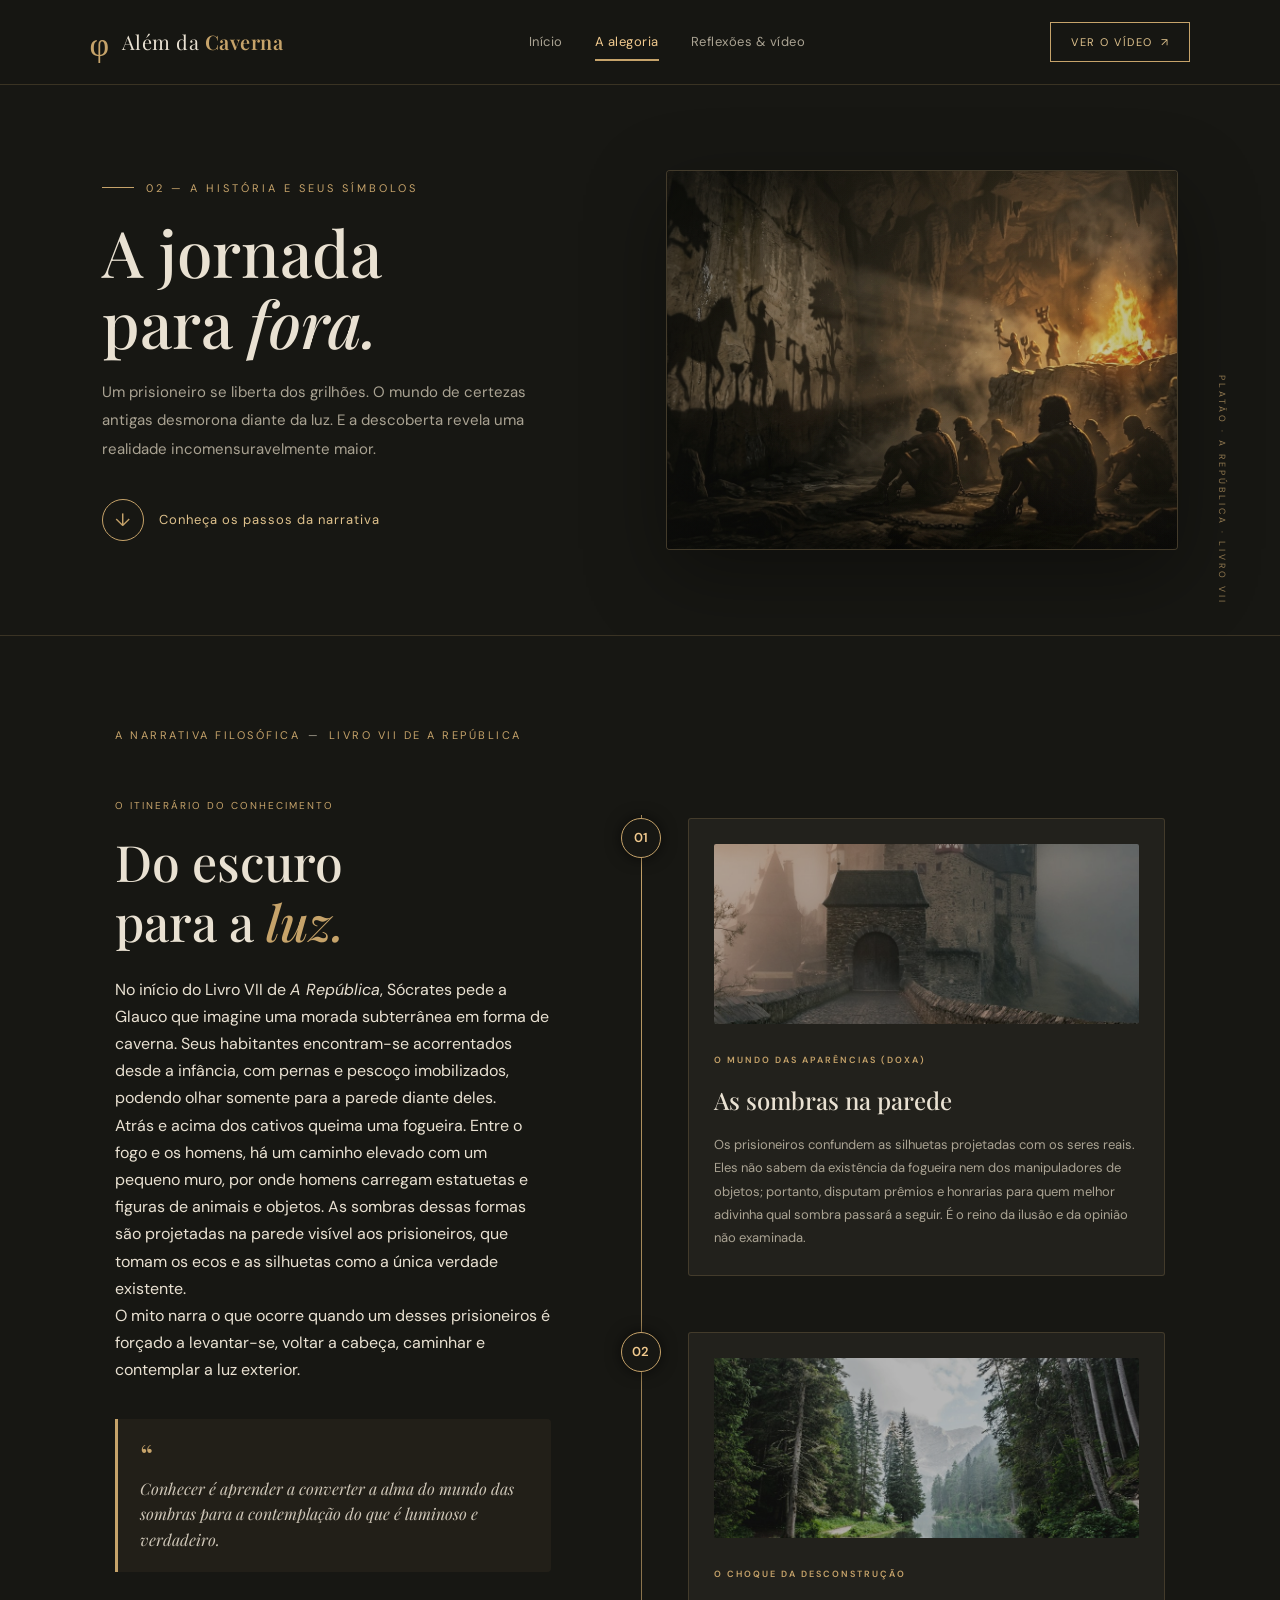
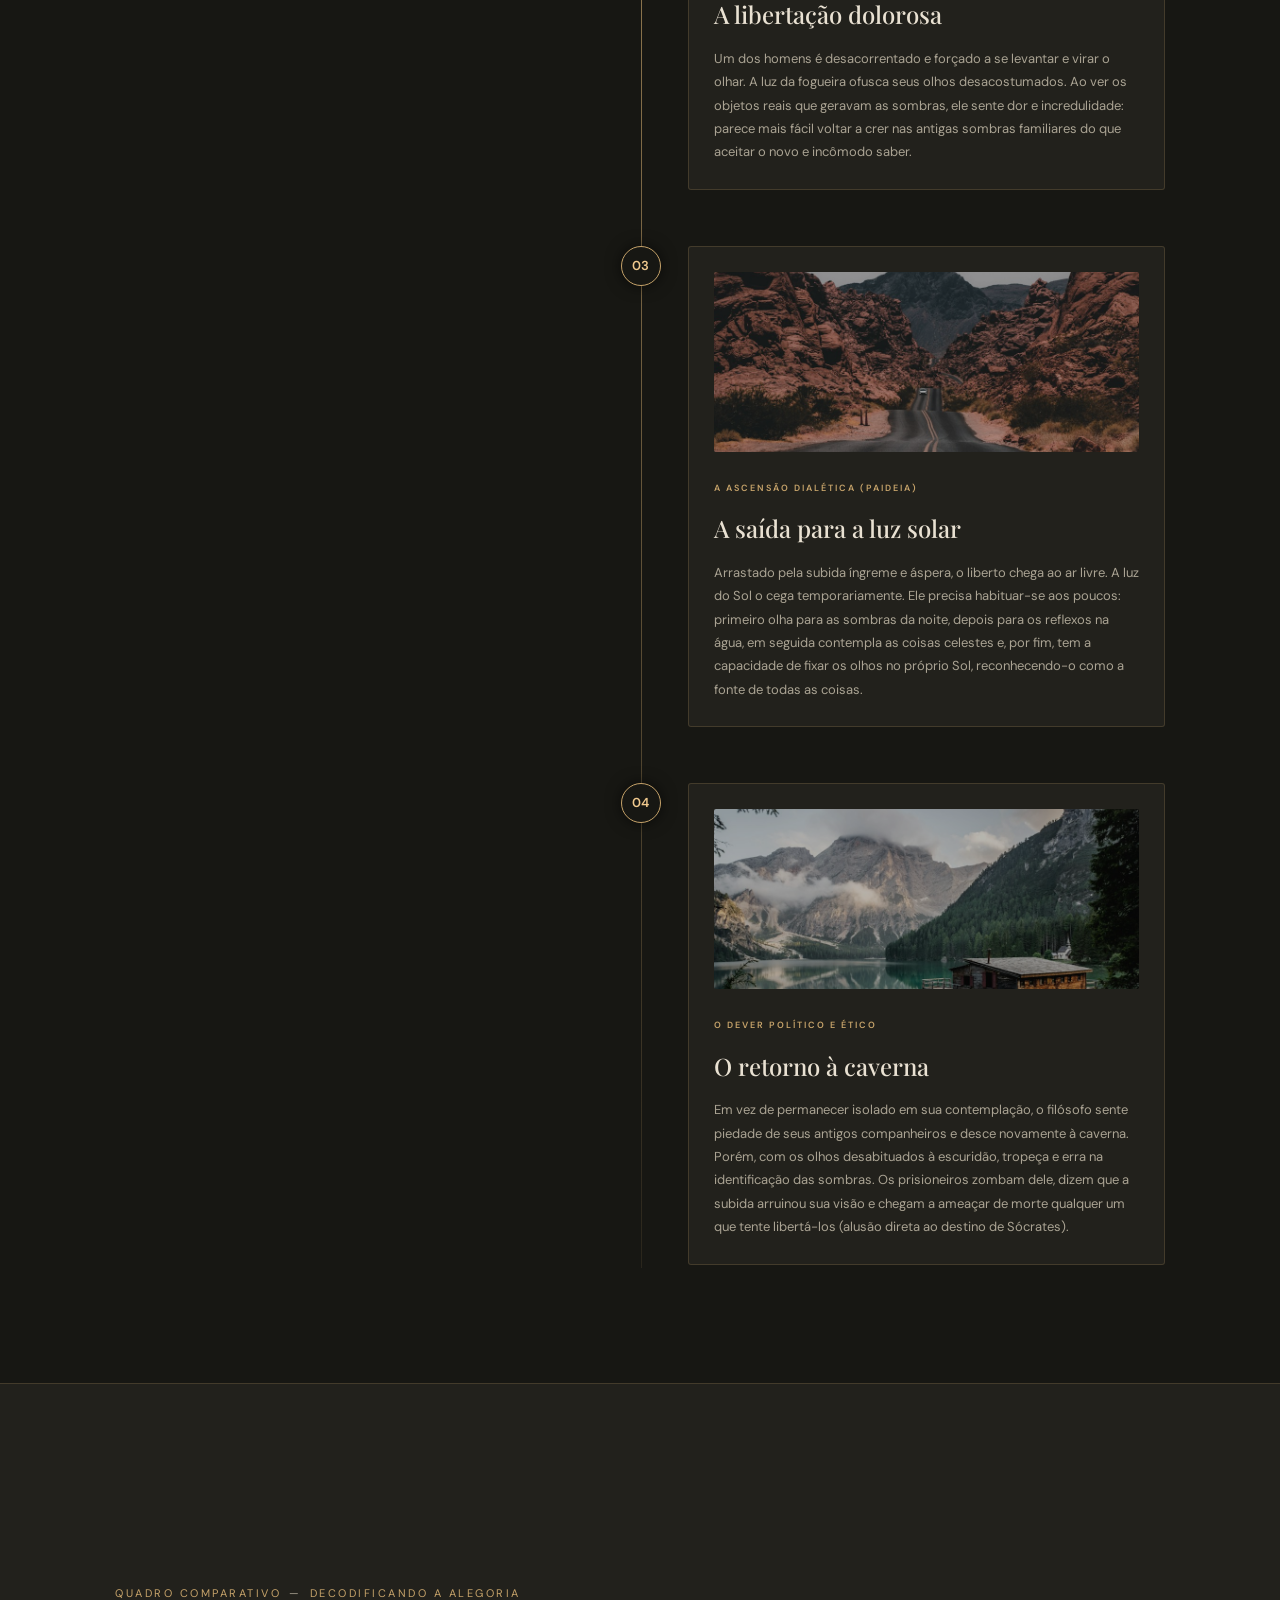
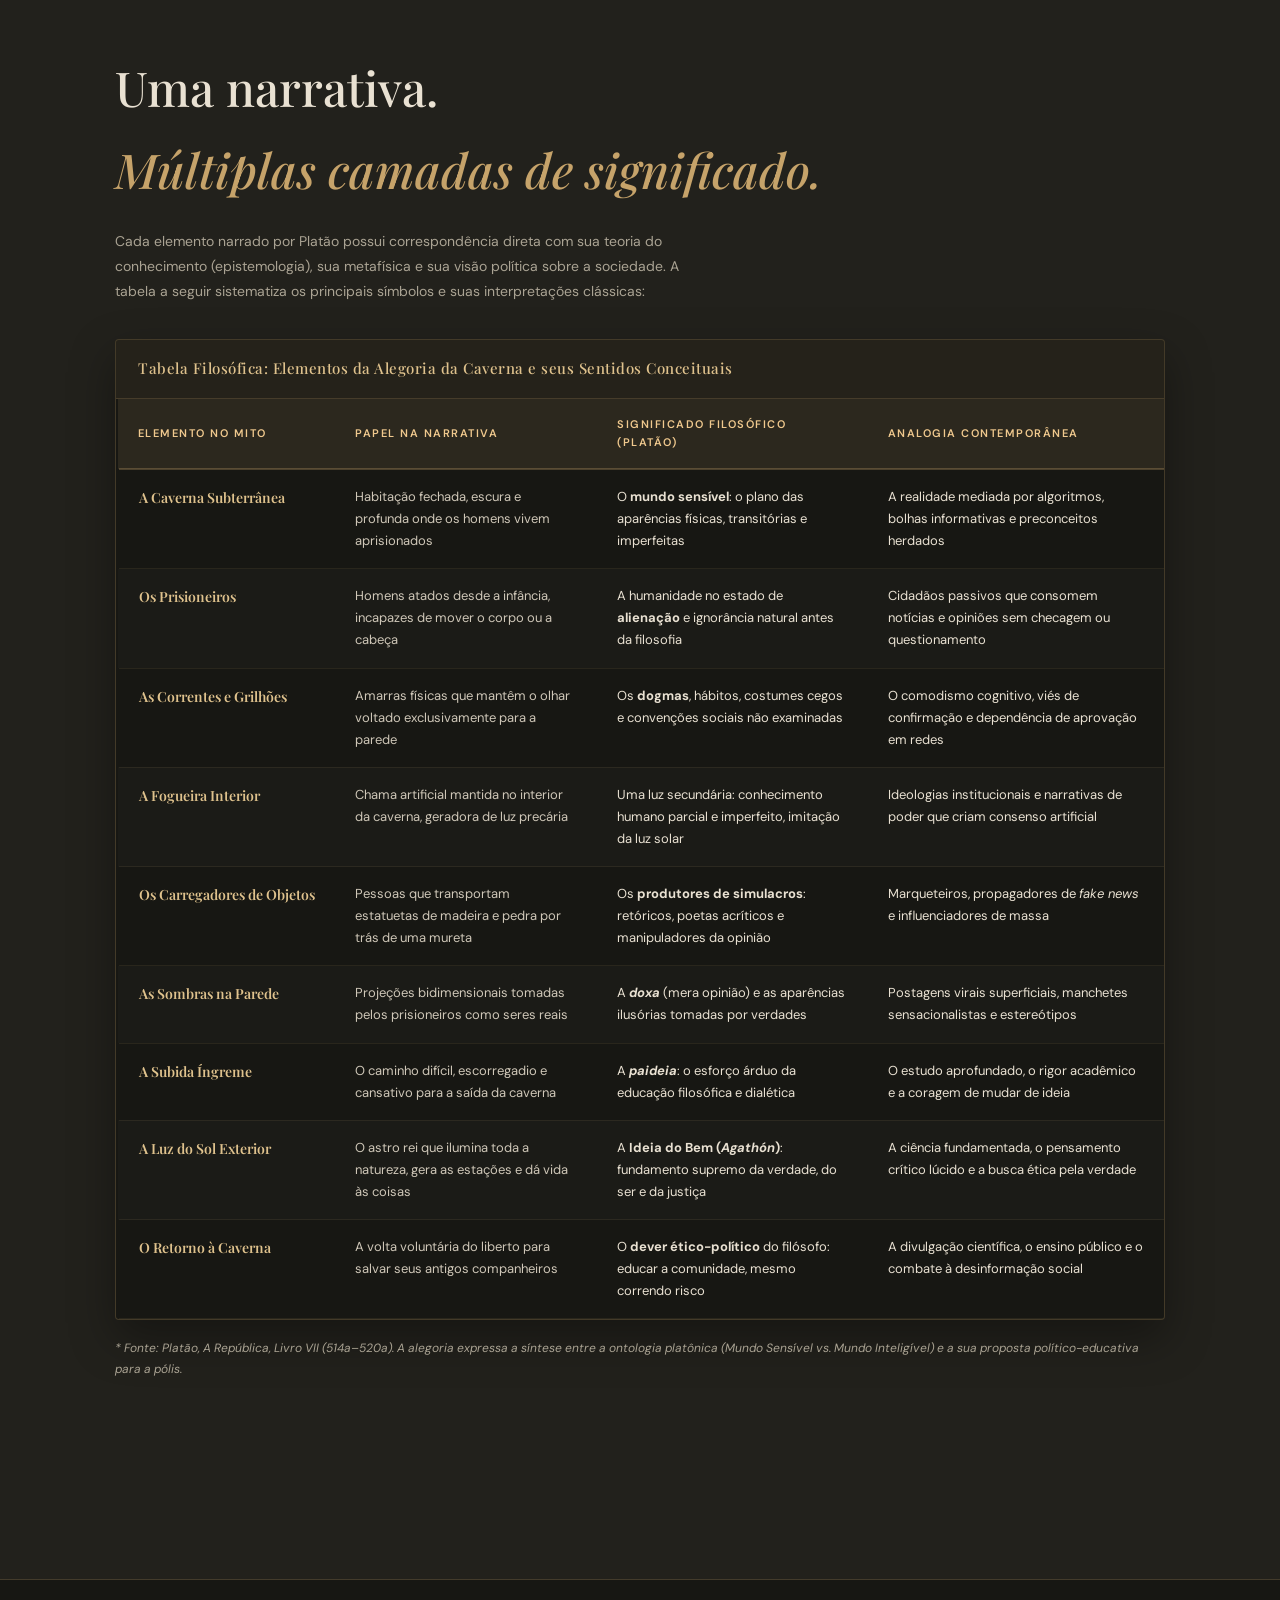
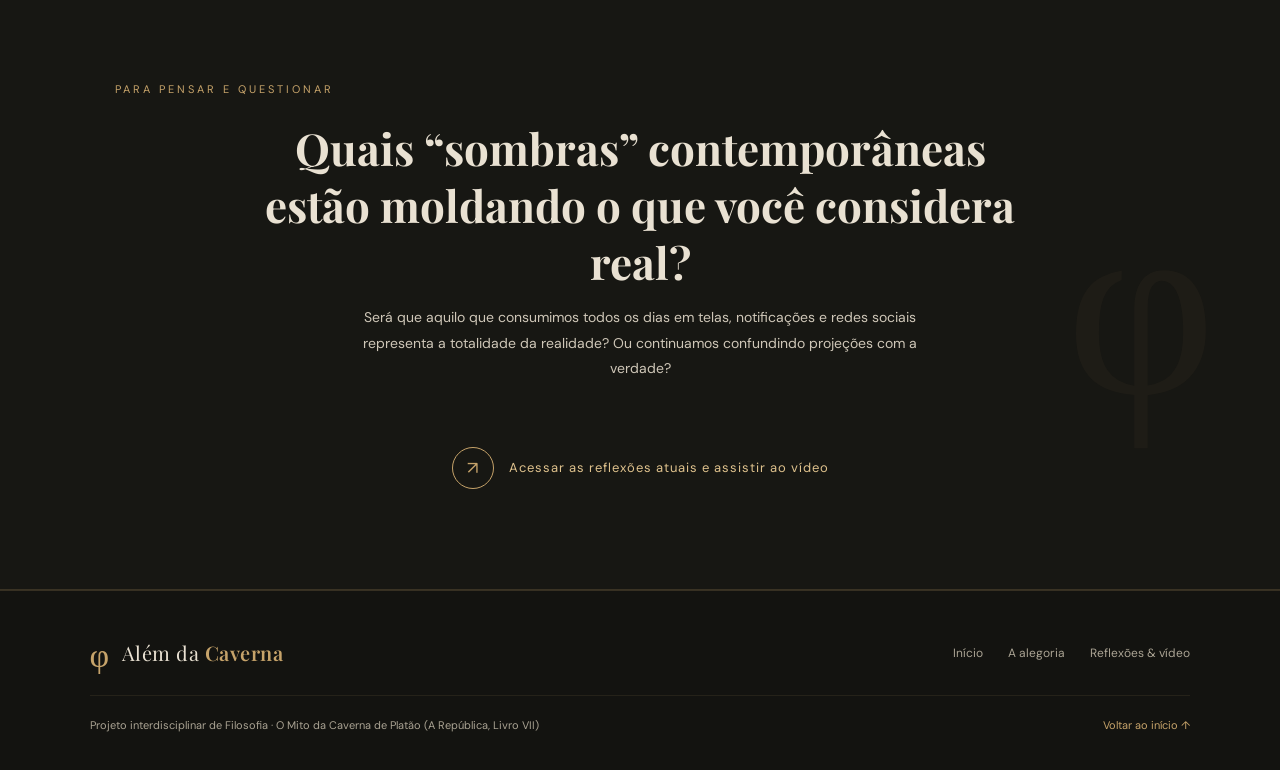
==== commit a357ce03: "Replace external image sources with local files" ====
--- a/alegoria.html
+++ b/alegoria.html
@@ -74,7 +74,7 @@
       <div class="page-hero-art" role="img" aria-label="Gravura histórica da Alegoria da Caverna por Jan Saenredam">
 
         <img
-          src="https://upload.wikimedia.org/wikipedia/commons/1/15/Platon_Cave_Sanraedam_1604.jpg"
+          src="caverna-sombras.jpg"
           alt="Gravura de Jan Saenredam (1604) representando os prisioneiros, a fogueira e as sombras na caverna"
         >
 
@@ -148,7 +148,7 @@
 
               <div class="step-image">
                 <img
-                  src="https://images.unsplash.com/photo-1518709268805-4e9042af9f23?auto=format&fit=crop&w=900&q=85"
+                  src="etapa1-caverna.jpg"
                   alt="Interior escuro e rochoso de uma caverna subterrânea"
                   loading="lazy"
                 >
@@ -179,7 +179,7 @@
 
               <div class="step-image">
                 <img
-                  src="https://images.unsplash.com/photo-1473448912268-2022ce9509d8?auto=format&fit=crop&w=900&q=85"
+                  src="etapa2-floresta.jpg"
                   alt="Raios de luz penetrando por entre a folhagem escura"
                   loading="lazy"
                 >
@@ -210,7 +210,7 @@
 
               <div class="step-image">
                 <img
-                  src="https://images.unsplash.com/photo-1500530855697-b586d89ba3ee?auto=format&fit=crop&w=900&q=85"
+                  src="etapa3-saida.jpg"
                   alt="Vasta paisagem montanhosa aberta e iluminada pelo sol"
                   loading="lazy"
                 >
@@ -242,7 +242,7 @@
 
               <div class="step-image">
                 <img
-                  src="https://images.unsplash.com/photo-1470770841072-f978cf4d019e?auto=format&fit=crop&w=900&q=85"
+                  src="etapa4-sol.jpg"
                   alt="Luz intensa iluminando o horizonte natural"
                   loading="lazy"
                 >
